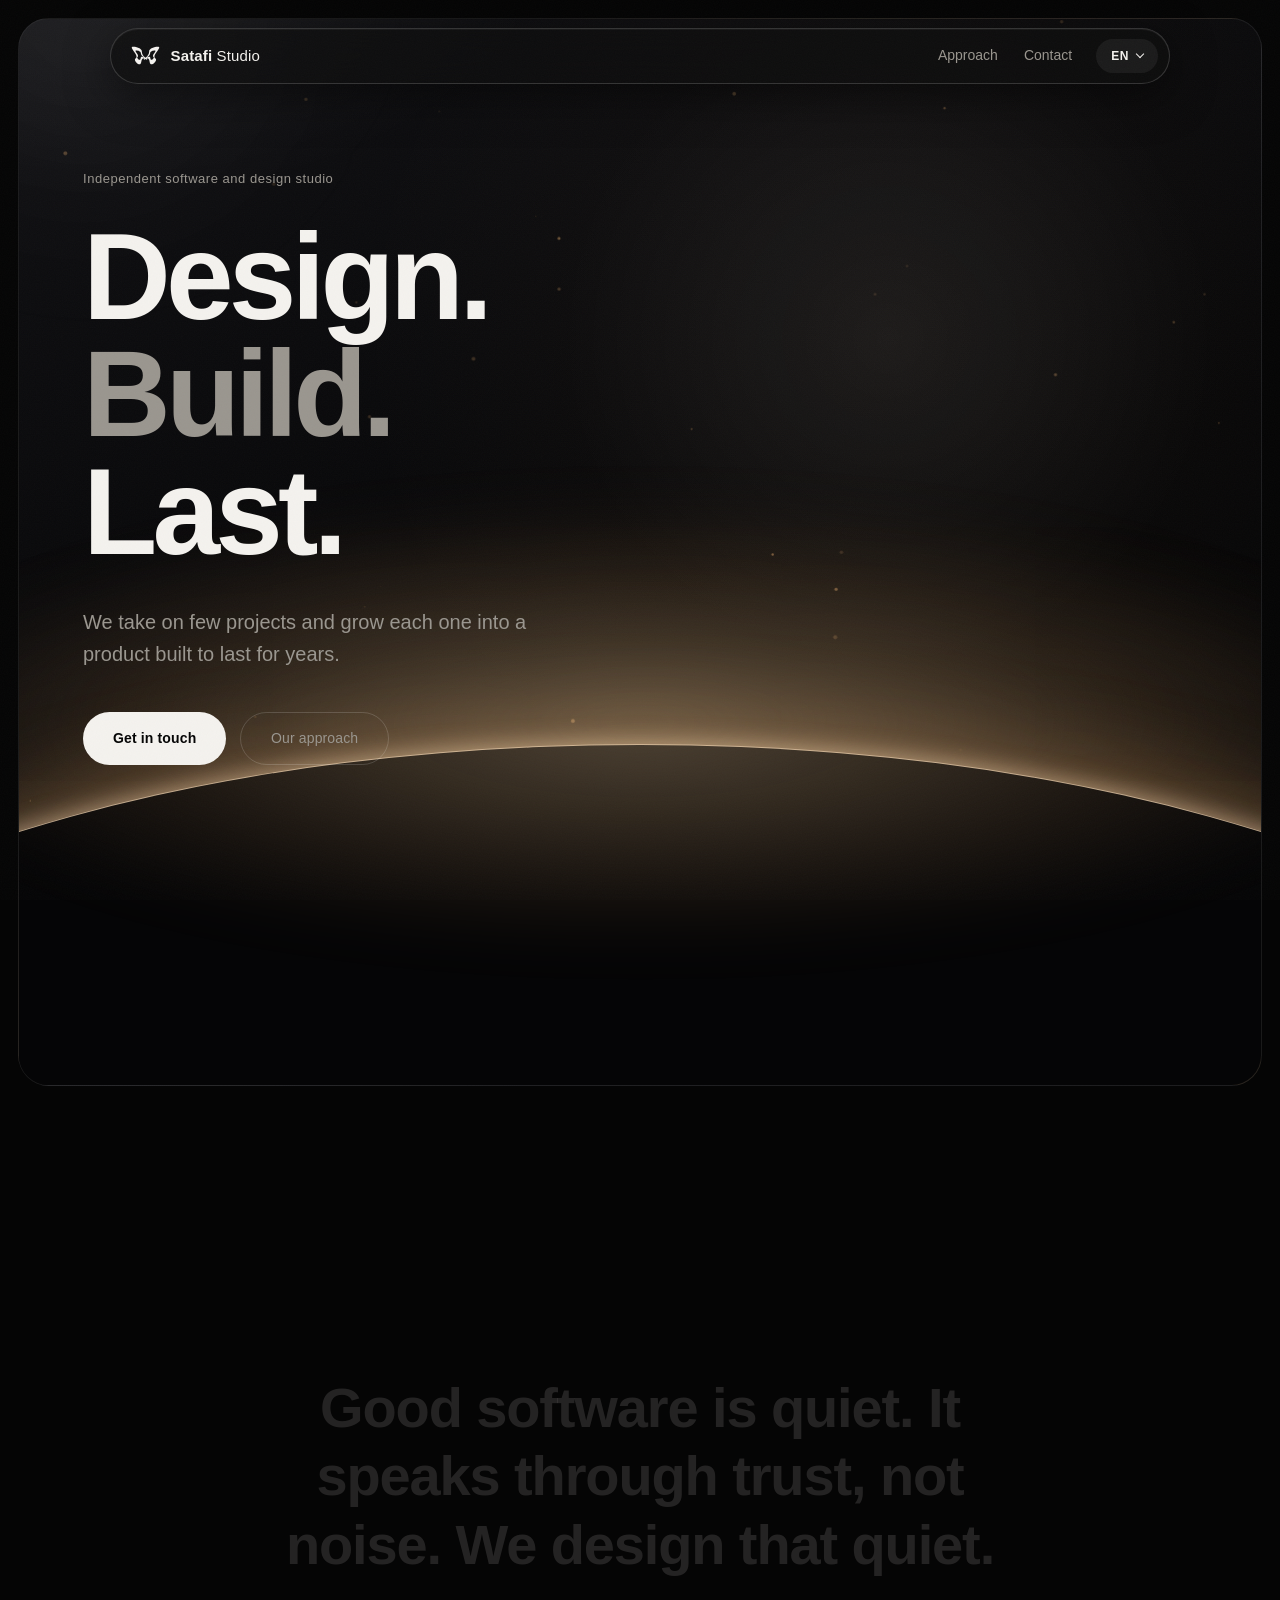
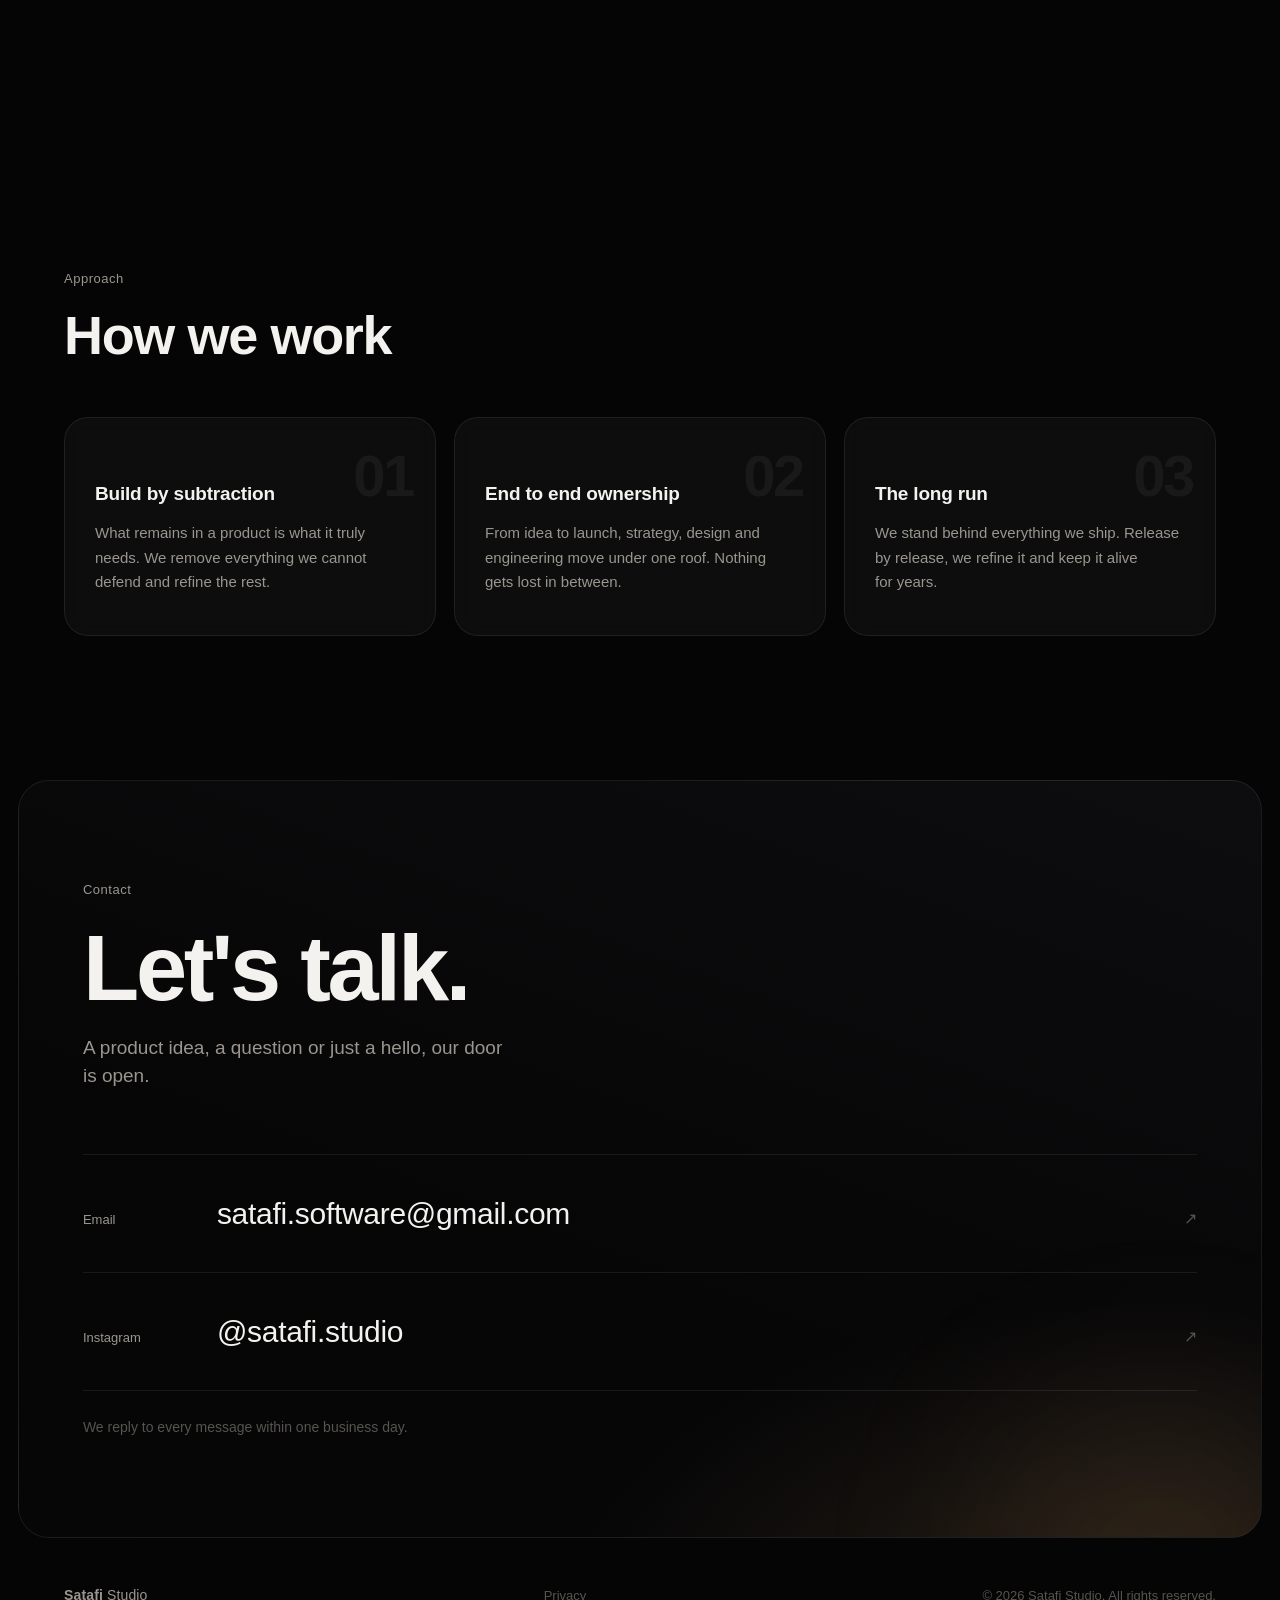
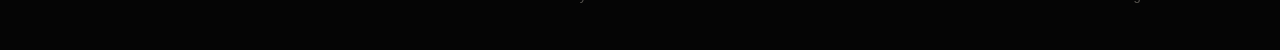
==== index.html @ 2358e6e6 "Gizlilik sayfası, otomatik dil, yapılandırılmış veri ve sayaç Üç dilli gizlilik politikası eklendi v" ====
<!DOCTYPE html>
<html lang="tr">
<head>
    <meta charset="UTF-8">
    <meta name="viewport" content="width=device-width, initial-scale=1.0">
    <title>Satafi Studio</title>
    <meta name="description" content="Bağımsız yazılım ve tasarım stüdyosu. Az sayıda iş, en yüksek özen.">
    <meta name="theme-color" content="#050505">
    <link rel="stylesheet" href="style.css?v=11">

    <link rel="icon" type="image/svg+xml" href="assets/satafi-icon.svg">
    <link rel="icon" type="image/png" sizes="512x512" href="assets/satafi-icon-512.png">
    <link rel="apple-touch-icon" href="assets/satafi-icon-512.png">

    <meta property="og:title" content="Satafi Studio">
    <meta property="og:description" content="Bağımsız yazılım ve tasarım stüdyosu. Az sayıda iş, en yüksek özen.">
    <meta property="og:image" content="https://satafistudio.com.tr/assets/social-preview.jpg">
    <meta property="og:url" content="https://satafistudio.com.tr/">
    <meta property="og:type" content="website">

    <meta name="twitter:card" content="summary_large_image">
    <meta name="twitter:title" content="Satafi Studio">
    <meta name="twitter:description" content="Bağımsız yazılım ve tasarım stüdyosu. Az sayıda iş, en yüksek özen.">
    <meta name="twitter:image" content="https://satafistudio.com.tr/assets/social-preview.jpg">

    <script type="application/ld+json">
    {
        "@context": "https://schema.org",
        "@type": "Organization",
        "name": "Satafi Studio",
        "url": "https://satafistudio.com.tr",
        "logo": "https://satafistudio.com.tr/assets/satafi-icon-512.png",
        "email": "satafi.software@gmail.com",
        "sameAs": ["https://instagram.com/satafi.studio"]
    }
    </script>
</head>
<body>

    <header class="topbar" data-navbar>
        <div class="topbar-inner">
            <a href="#ust" class="brand" aria-label="Satafi Studio">
                <img src="assets/satafi-icon-mark.svg" alt="" class="brand-logo">
                <span class="brand-text"><b>Satafi</b> Studio</span>
            </a>
            <nav class="top-links" aria-label="Ana menü">
                <a href="#yaklasim" data-i18n="nav.approach">Yaklaşım</a>
                <a href="#iletisim" data-i18n="nav.contact">İletişim</a>
            </nav>
            <div class="lang-menu" data-lang-menu>
                <button type="button" class="lang-current" data-lang-toggle aria-haspopup="true" aria-expanded="false" aria-label="Dil seçimi">
                    <span data-lang-current>TR</span>
                    <span class="lang-caret" aria-hidden="true"></span>
                </button>
                <div class="lang-options">
                    <button type="button" data-lang="tr" class="active">Türkçe</button>
                    <button type="button" data-lang="en">English</button>
                    <button type="button" data-lang="fr">Français</button>
                </div>
            </div>
        </div>
    </header>

    <main id="ust">

        <section class="hero">
            <div class="aurora aurora-warm"></div>
            <div class="aurora aurora-cool"></div>
            <canvas class="embers" data-embers aria-hidden="true"></canvas>
            <div class="hero-inner">
                <p class="eyebrow intro-step" data-i18n="hero.eyebrow">Bağımsız yazılım ve tasarım stüdyosu</p>
                <h1 class="staccato">
                    <span class="word" data-i18n="hero.w1">Tasarla.</span>
                    <span class="word dim" data-i18n="hero.w2">Yaz.</span>
                    <span class="word" data-i18n="hero.w3">Yaşat.</span>
                </h1>
                <p class="hero-lead intro-step" data-i18n="hero.lead">Az sayıda iş alır, her birini yıllarca yaşayacak bir ürün olarak büyütürüz.</p>
                <div class="hero-actions intro-step">
                    <a href="#iletisim" class="btn btn-solid" data-magnetic data-i18n="hero.cta1">İletişime geçin</a>
                    <a href="#yaklasim" class="btn btn-line" data-magnetic data-i18n="hero.cta2">Yaklaşımımız</a>
                </div>
            </div>
            <div class="hero-horizon" aria-hidden="true"></div>
        </section>

        <section class="manifesto" data-manifesto>
            <p class="manifesto-text" data-manifesto-text></p>
        </section>

        <section class="approach" id="yaklasim">
            <div class="section-head" data-reveal>
                <p class="eyebrow" data-i18n="approach.eyebrow">Yaklaşım</p>
                <h2 class="section-title" data-i18n="approach.title">Nasıl çalışıyoruz?</h2>
            </div>
            <div class="card-grid">
                <article class="glass-card" data-reveal data-tilt>
                    <span class="card-no" aria-hidden="true">01</span>
                    <h3 data-i18n="approach.c1t">Eksilterek inşa</h3>
                    <p data-i18n="approach.c1p">Bir üründe kalan son şey, gerekli olandır. Emin olamadığımız her ögeyi çıkarır, kalanı kusursuzlaştırırız.</p>
                </article>
                <article class="glass-card" data-reveal data-tilt style="--reveal-delay: 0.1s;">
                    <span class="card-no" aria-hidden="true">02</span>
                    <h3 data-i18n="approach.c2t">Uçtan uca sahiplik</h3>
                    <p data-i18n="approach.c2p">Fikirden yayına kadar strateji, tasarım ve yazılım tek çatı altında ilerler. Hiçbir şey arada kaybolmaz.</p>
                </article>
                <article class="glass-card" data-reveal data-tilt style="--reveal-delay: 0.2s;">
                    <span class="card-no" aria-hidden="true">03</span>
                    <h3 data-i18n="approach.c3t">Uzun soluk</h3>
                    <p data-i18n="approach.c3p">Yayınladığımız her ürünün arkasında dururuz. Sürüm sürüm inceltir, yıllarca yaşatırız.</p>
                </article>
            </div>
        </section>

        <section class="contact-frame" id="iletisim">
            <div class="aurora aurora-warm aurora-small"></div>
            <div class="contact-inner" data-reveal>
                <p class="eyebrow" data-i18n="contact.eyebrow">İletişim</p>
                <h2 class="contact-title" data-i18n="contact.title">Konuşalım.</h2>
                <p class="contact-lead" data-i18n="contact.lead">Aklınızda bir ürün, bir soru ya da yalnızca bir merhaba varsa kapımız açık.</p>
                <div class="contact-rows">
                    <a class="contact-row" href="mailto:satafi.software@gmail.com">
                        <span class="row-label" data-i18n="contact.email">E-posta</span>
                        <span class="row-value">satafi.software@gmail.com</span>
                        <span class="row-arrow" aria-hidden="true">↗</span>
                    </a>
                    <a class="contact-row" href="https://instagram.com/satafi.studio" target="_blank" rel="noopener">
                        <span class="row-label">Instagram</span>
                        <span class="row-value">@satafi.studio</span>
                        <span class="row-arrow" aria-hidden="true">↗</span>
                    </a>
                </div>
                <p class="contact-note" data-i18n="contact.note">Her iletiye en geç bir iş günü içinde dönüş yaparız.</p>
            </div>
        </section>

    </main>

    <footer class="footer">
        <span class="brand-text"><b>Satafi</b> Studio</span>
        <a href="gizlilik.html" class="footer-link" data-i18n="footer.privacy">Gizlilik</a>
        <span data-i18n="footer.rights">© 2026 Satafi Studio. Tüm hakları saklıdır.</span>
    </footer>

    <script data-goatcounter="https://satafi.goatcounter.com/count" async src="https://gc.zgo.at/count.js"></script>
    <script src="script.js?v=11"></script>
</body>
</html>
---- style.css ----
:root {
    --bg: #050505;
    --panel: rgba(255, 255, 255, 0.035);
    --line: rgba(255, 255, 255, 0.08);
    --line-strong: rgba(255, 255, 255, 0.16);
    --line-bright: rgba(255, 255, 255, 0.28);
    --text: #f4f2ee;
    --text-2: #9a968f;
    --text-3: #57544f;
    --accent: #e2a86b;
    --accent-soft: rgba(226, 168, 107, 0.14);
    --accent-faint: rgba(226, 168, 107, 0.07);
    --font-sans: "Helvetica Neue", Helvetica, "Inter", Arial, sans-serif;
    --page-max: 1280px;
    --gutter: clamp(20px, 5vw, 64px);
    --frame-gap: clamp(10px, 1.4vw, 18px);
    --radius: clamp(20px, 2.4vw, 32px);
    --ease: cubic-bezier(0.22, 1, 0.36, 1);
    color-scheme: dark;
}

*,
*::before,
*::after {
    margin: 0;
    padding: 0;
    box-sizing: border-box;
}

html {
    scroll-behavior: smooth;
    scroll-padding-top: 90px;
    -webkit-text-size-adjust: 100%;
}

body {
    font-family: var(--font-sans);
    color: var(--text);
    background-color: var(--bg);
    line-height: 1.5;
    -webkit-font-smoothing: antialiased;
    -moz-osx-font-smoothing: grayscale;
    text-rendering: optimizeLegibility;
    overflow-x: hidden;
    min-height: 100vh;
    display: flex;
    flex-direction: column;
    animation: pageIn 0.6s var(--ease);
}

@keyframes pageIn {
    from { opacity: 0; }
}

::selection {
    background: var(--text);
    color: var(--bg);
}

a {
    color: inherit;
    text-decoration: none;
}

img {
    max-width: 100%;
    display: block;
}

button {
    font-family: inherit;
    cursor: pointer;
}

body::before {
    content: "";
    position: fixed;
    inset: 0;
    z-index: 9999;
    pointer-events: none;
    opacity: 0.028;
    background-image: url("data:image/svg+xml,%3Csvg xmlns='http://www.w3.org/2000/svg' width='120' height='120'%3E%3Cfilter id='n'%3E%3CfeTurbulence type='fractalNoise' baseFrequency='0.85' numOctaves='3' stitchTiles='stitch'/%3E%3C/filter%3E%3Crect width='100%25' height='100%25' filter='url(%23n)'/%3E%3C/svg%3E");
}

h1,
h2,
h3 {
    text-wrap: balance;
}

p {
    text-wrap: pretty;
}

.eyebrow {
    font-size: 13px;
    letter-spacing: 0.04em;
    color: var(--text-2);
    font-weight: 500;
}

.dim {
    color: var(--text-2);
}

main,
.footer {
    transition: opacity 0.25s var(--ease), transform 0.25s var(--ease);
}

body.lang-switching main,
body.lang-switching .footer {
    opacity: 0;
    transform: translateY(8px);
}

.topbar {
    position: fixed;
    top: calc(var(--frame-gap) + 10px);
    left: 0;
    right: 0;
    z-index: 1000;
    padding-inline: calc(var(--frame-gap) + 12px);
    animation: topbarIn 0.9s var(--ease) 0.2s backwards;
}

@keyframes topbarIn {
    from { transform: translateY(-14px); opacity: 0; }
}

.topbar-inner {
    max-width: 1060px;
    margin-inline: auto;
    display: flex;
    align-items: center;
    justify-content: space-between;
    gap: 16px;
    padding: 10px 11px 10px 20px;
    border-radius: 100px;
    background: rgba(14, 14, 15, 0.72);
    border: 1px solid var(--line-strong);
    box-shadow: 0 12px 44px rgba(0, 0, 0, 0.5), inset 0 1px 0 rgba(255, 255, 255, 0.05);
    backdrop-filter: blur(22px) saturate(150%);
    -webkit-backdrop-filter: blur(22px) saturate(150%);
    transition: background 0.4s var(--ease), border-color 0.4s var(--ease), box-shadow 0.4s var(--ease);
}

.topbar.scrolled .topbar-inner {
    background: rgba(14, 14, 15, 0.9);
    border-color: rgba(255, 255, 255, 0.22);
    box-shadow: 0 16px 54px rgba(0, 0, 0, 0.6), inset 0 1px 0 rgba(255, 255, 255, 0.06);
}

.brand {
    display: flex;
    align-items: center;
    gap: 11px;
}

.brand-logo {
    height: 19px;
    width: auto;
    transition: transform 0.5s var(--ease);
}

.brand:hover .brand-logo {
    transform: rotate(-10deg) scale(1.06);
}

.brand-text {
    font-size: 15px;
    letter-spacing: 0.01em;
    font-weight: 400;
    white-space: nowrap;
}

.brand-text b {
    font-weight: 700;
}

.top-links {
    display: flex;
    gap: 26px;
    margin-left: auto;
    margin-right: 8px;
}

.top-links a {
    position: relative;
    font-size: 14px;
    color: var(--text-2);
    padding: 4px 0;
    transition: color 0.3s var(--ease);
}

.top-links a::after {
    content: "";
    position: absolute;
    left: 0;
    bottom: 0;
    width: 100%;
    height: 1px;
    background: currentColor;
    transform: scaleX(0);
    transform-origin: right;
    transition: transform 0.4s var(--ease);
}

.top-links a:hover {
    color: var(--text);
}

.top-links a:hover::after {
    transform: scaleX(1);
    transform-origin: left;
}

.lang-menu {
    position: relative;
}

.lang-current {
    display: flex;
    align-items: center;
    gap: 8px;
    border: none;
    background: rgba(255, 255, 255, 0.06);
    color: var(--text);
    font-size: 12px;
    font-weight: 600;
    letter-spacing: 0.05em;
    padding: 10px 15px;
    border-radius: 100px;
    transition: background 0.3s var(--ease);
}

.lang-current:hover {
    background: rgba(255, 255, 255, 0.1);
}

.lang-caret {
    width: 6px;
    height: 6px;
    border-right: 1.5px solid currentColor;
    border-bottom: 1.5px solid currentColor;
    transform: rotate(45deg);
    margin-top: -3px;
    transition: transform 0.35s var(--ease);
}

.lang-menu.open .lang-caret {
    transform: rotate(225deg);
    margin-top: 3px;
}

.lang-options {
    position: absolute;
    top: calc(100% + 12px);
    right: 0;
    min-width: 150px;
    padding: 6px;
    border-radius: 16px;
    background: rgba(10, 10, 10, 0.85);
    border: 1px solid var(--line);
    backdrop-filter: blur(20px);
    -webkit-backdrop-filter: blur(20px);
    opacity: 0;
    visibility: hidden;
    transform: translateY(-6px) scale(0.97);
    transform-origin: top right;
    transition: opacity 0.3s var(--ease), transform 0.3s var(--ease), visibility 0.3s var(--ease);
}

.lang-menu.open .lang-options {
    opacity: 1;
    visibility: visible;
    transform: translateY(0) scale(1);
}

.lang-options button {
    display: flex;
    align-items: center;
    justify-content: space-between;
    width: 100%;
    border: none;
    background: transparent;
    color: var(--text-2);
    font-size: 13px;
    text-align: left;
    padding: 10px 12px;
    border-radius: 11px;
    transition: background 0.25s var(--ease), color 0.25s var(--ease);
}

.lang-options button:hover {
    background: rgba(255, 255, 255, 0.07);
    color: var(--text);
}

.lang-options button.active {
    color: var(--text);
}

.lang-options button.active::after {
    content: "";
    width: 5px;
    height: 5px;
    border-radius: 50%;
    background: var(--accent);
}

@property --ang {
    syntax: "<angle>";
    inherits: false;
    initial-value: 0deg;
}

.hero {
    position: relative;
    margin: var(--frame-gap);
    animation: frameIn 1.1s var(--ease) both;
    min-height: calc(100svh - var(--frame-gap) * 2);
    border-radius: var(--radius);
    border: 1px solid var(--line);
    overflow: hidden;
    display: flex;
    align-items: center;
    padding: 150px var(--gutter) clamp(180px, 26vw, 320px);
    background:
        radial-gradient(1000px 640px at 85% 112%, var(--accent-soft), transparent 62%),
        radial-gradient(760px 520px at 8% -12%, rgba(255, 255, 255, 0.06), transparent 60%),
        linear-gradient(158deg, #101013, #060607 56%);
    isolation: isolate;
}

@keyframes frameIn {
    from { opacity: 0; transform: translateY(12px) scale(0.99); }
}

.hero::after {
    content: "";
    position: absolute;
    inset: 0;
    background:
        radial-gradient(600px circle at var(--mx, 70%) var(--my, 30%), rgba(255, 255, 255, 0.055), transparent 55%),
        radial-gradient(900px circle at var(--mx, 70%) var(--my, 30%), rgba(226, 168, 107, 0.04), transparent 60%);
    pointer-events: none;
}

.embers {
    position: absolute;
    inset: 0;
    z-index: 0;
    width: 100%;
    height: 100%;
    pointer-events: none;
}

.aurora {
    position: absolute;
    border-radius: 50%;
    filter: blur(80px);
    pointer-events: none;
}

.aurora-warm {
    width: 52vmax;
    height: 52vmax;
    right: -16vmax;
    bottom: -30vmax;
    background: radial-gradient(circle, var(--accent-soft), transparent 65%);
    animation: warmDrift 16s ease-in-out infinite alternate;
}

.aurora-cool {
    width: 46vmax;
    height: 46vmax;
    left: -18vmax;
    top: -24vmax;
    background: radial-gradient(circle, rgba(255, 255, 255, 0.05), transparent 65%);
    animation: coolDrift 21s ease-in-out infinite alternate;
}

.aurora-small {
    width: 40vmax;
    height: 40vmax;
    right: -12vmax;
    bottom: -22vmax;
}

@keyframes warmDrift {
    from { transform: translate(0, 0) scale(1); }
    to { transform: translate(-6vmax, -5vmax) scale(1.12); }
}

@keyframes coolDrift {
    from { transform: translate(0, 0) scale(1); }
    to { transform: translate(5vmax, 4vmax) scale(1.08); }
}

.hero-inner {
    position: relative;
    z-index: 2;
    width: 100%;
    max-width: var(--page-max);
    margin-inline: auto;
}

.intro-step {
    opacity: 0;
    transform: translateY(22px);
    animation: introUp 1s var(--ease) forwards;
}

.hero-inner .eyebrow {
    display: block;
    margin-bottom: 30px;
    animation-delay: 0.15s;
}

@keyframes introUp {
    to { opacity: 1; transform: translateY(0); }
}

.staccato {
    display: flex;
    flex-direction: column;
    font-size: clamp(52px, 9.5vw, 148px);
    font-weight: 700;
    letter-spacing: -0.04em;
    line-height: 0.97;
    margin-bottom: 34px;
}

.staccato .word {
    opacity: 0;
    transform: translateY(0.32em) scale(0.97);
    filter: blur(14px);
    animation: wordPunch 0.9s var(--ease) forwards;
}

.staccato .word:nth-child(1) { animation-delay: 0.25s; }
.staccato .word:nth-child(2) { animation-delay: 0.42s; }
.staccato .word:nth-child(3) { animation-delay: 0.59s; }

@keyframes wordPunch {
    to { opacity: 1; transform: translateY(0) scale(1); filter: blur(0); }
}

.hero-lead {
    font-size: clamp(16px, 1.9vw, 20px);
    color: var(--text-2);
    max-width: 46ch;
    line-height: 1.6;
    margin-bottom: 42px;
    animation-delay: 0.8s;
}

.hero-actions {
    display: flex;
    flex-wrap: wrap;
    gap: 14px;
    animation-delay: 0.95s;
}

.btn {
    display: inline-flex;
    align-items: center;
    padding: 15px 30px;
    border-radius: 100px;
    font-size: 14px;
    font-weight: 600;
    letter-spacing: 0.01em;
    transition: background 0.3s var(--ease), color 0.3s var(--ease), border-color 0.3s var(--ease), box-shadow 0.3s var(--ease), transform 0.25s var(--ease);
    will-change: transform;
}

.btn-solid {
    background: var(--text);
    color: var(--bg);
}

.btn-solid:hover {
    background: #ffffff;
    box-shadow: 0 8px 40px rgba(226, 168, 107, 0.18);
}

.btn-line {
    border: 1px solid var(--line-strong);
    color: var(--text-2);
    font-weight: 500;
}

.btn-line:hover {
    color: var(--text);
    border-color: var(--line-bright);
}

.hero-horizon {
    position: absolute;
    z-index: 1;
    left: 50%;
    bottom: 0;
    width: min(160vw, 2100px);
    aspect-ratio: 2.4 / 1;
    border-radius: 50%;
    pointer-events: none;
    background: #050506;
    border-top: 1px solid rgba(255, 226, 190, 0.75);
    box-shadow:
        0 -2px 22px rgba(255, 226, 190, 0.5),
        0 -14px 90px rgba(226, 168, 107, 0.38),
        0 -60px 220px rgba(226, 168, 107, 0.16);
    transform: translateX(-50%) translateY(calc(60% + var(--par, 0px)));
    animation: horizonRise 1.8s var(--ease) 0.5s backwards;
}

@keyframes horizonRise {
    from { transform: translateX(-50%) translateY(calc(82% + var(--par, 0px))); opacity: 0; }
}

.hero-horizon::after {
    content: "";
    position: absolute;
    left: 50%;
    top: 0;
    width: 74%;
    height: 52%;
    transform: translate(-50%, -55%);
    background: radial-gradient(ellipse at center, rgba(255, 214, 160, 0.30), rgba(226, 168, 107, 0.10) 48%, transparent 72%);
    filter: blur(28px);
    animation: bloomBreath 6s ease-in-out infinite alternate;
}

@keyframes bloomBreath {
    from { opacity: 0.6; }
    to { opacity: 1; }
}

.manifesto {
    padding: clamp(160px, 30vh, 320px) var(--gutter);
    max-width: 980px;
    margin-inline: auto;
    text-align: center;
}

.manifesto-text {
    font-size: clamp(26px, 4.4vw, 56px);
    font-weight: 600;
    letter-spacing: -0.02em;
    line-height: 1.22;
    text-wrap: balance;
}

.manifesto-text span {
    color: rgba(244, 242, 238, 0.13);
    transition: color 0.45s var(--ease);
}

.manifesto-text span.lit {
    color: var(--text);
}

.manifesto-text span.edge {
    color: var(--accent);
    text-shadow: 0 0 26px rgba(226, 168, 107, 0.45);
}

.approach {
    max-width: var(--page-max);
    margin-inline: auto;
    padding: 20px var(--gutter) clamp(110px, 16vh, 170px);
}

.section-head {
    margin-bottom: clamp(36px, 6vh, 60px);
}

.section-head .eyebrow {
    display: block;
    margin-bottom: 18px;
}

.section-title {
    font-size: clamp(30px, 4.5vw, 54px);
    font-weight: 600;
    letter-spacing: -0.025em;
    line-height: 1.05;
}

.card-grid {
    display: grid;
    grid-template-columns: repeat(3, 1fr);
    gap: 18px;
}

.glass-card {
    position: relative;
    isolation: isolate;
    overflow: hidden;
    border-radius: 24px;
    border: 1px solid var(--line);
    background: var(--panel);
    backdrop-filter: blur(10px);
    -webkit-backdrop-filter: blur(10px);
    padding: 36px 30px 40px;
    transition: transform 0.35s var(--ease), border-color 0.4s var(--ease), background 0.4s var(--ease);
}

.glass-card::before {
    content: "";
    position: absolute;
    inset: -1px;
    border-radius: inherit;
    padding: 1px;
    background: conic-gradient(from var(--ang), transparent 0%, rgba(226, 168, 107, 0.55) 10%, transparent 24%);
    -webkit-mask: linear-gradient(#000 0 0) content-box, linear-gradient(#000 0 0);
    -webkit-mask-composite: xor;
    mask: linear-gradient(#000 0 0) content-box, linear-gradient(#000 0 0);
    mask-composite: exclude;
    opacity: 0;
    transition: opacity 0.4s var(--ease);
    pointer-events: none;
}

.glass-card:hover::before {
    opacity: 1;
    animation: borderSpin 3.2s linear infinite;
}

@keyframes borderSpin {
    to { --ang: 360deg; }
}

.glass-card::after {
    content: "";
    position: absolute;
    inset: 0;
    z-index: -1;
    background: radial-gradient(300px circle at var(--px, 50%) var(--py, 0%), var(--accent-faint), transparent 65%);
    opacity: 0;
    transition: opacity 0.45s var(--ease);
}

.glass-card:hover {
    border-color: var(--line-strong);
    background: rgba(255, 255, 255, 0.05);
}

.glass-card:hover::after {
    opacity: 1;
}

.card-no {
    position: absolute;
    top: 14px;
    right: 22px;
    font-size: 58px;
    font-weight: 800;
    letter-spacing: -0.04em;
    color: rgba(255, 255, 255, 0.05);
    font-variant-numeric: tabular-nums;
}

.glass-card h3 {
    font-size: 19px;
    font-weight: 600;
    letter-spacing: -0.01em;
    margin-bottom: 12px;
    margin-top: 26px;
}

.glass-card p {
    font-size: 15px;
    color: var(--text-2);
    line-height: 1.65;
}

.contact-frame {
    position: relative;
    isolation: isolate;
    overflow: hidden;
    margin: 0 var(--frame-gap) var(--frame-gap);
    border-radius: var(--radius);
    border: 1px solid var(--line);
    padding: clamp(70px, 11vh, 130px) var(--gutter);
    background:
        radial-gradient(900px 560px at 88% 115%, var(--accent-soft), transparent 62%),
        linear-gradient(200deg, #0d0d0f, #060607 60%);
}

.contact-inner {
    max-width: var(--page-max);
    margin-inline: auto;
}

.contact-inner .eyebrow {
    display: block;
    margin-bottom: 22px;
}

.contact-title {
    font-size: clamp(42px, 7.5vw, 92px);
    font-weight: 700;
    letter-spacing: -0.035em;
    line-height: 1;
    margin-bottom: 20px;
}

.contact-lead {
    font-size: clamp(16px, 2vw, 19px);
    color: var(--text-2);
    max-width: 44ch;
    margin-bottom: clamp(44px, 7vh, 70px);
}

.contact-rows {
    border-top: 1px solid var(--line);
}

.contact-row {
    display: flex;
    align-items: baseline;
    gap: clamp(18px, 4vw, 48px);
    padding: clamp(24px, 4vh, 36px) 0;
    border-bottom: 1px solid var(--line);
    transition: padding-left 0.4s var(--ease);
}

.contact-row:hover {
    padding-left: 14px;
}

.row-label {
    font-size: 13px;
    color: var(--text-2);
    flex-shrink: 0;
    min-width: 86px;
}

.row-value {
    font-size: clamp(19px, 3vw, 30px);
    font-weight: 500;
    letter-spacing: -0.01em;
    overflow-wrap: anywhere;
    min-width: 0;
    transition: color 0.3s var(--ease);
}

.row-arrow {
    margin-left: auto;
    color: var(--text-3);
    transition: transform 0.4s var(--ease), color 0.3s var(--ease);
    animation: arrowBob 3s ease-in-out infinite;
}

@keyframes arrowBob {
    0%, 100% { translate: 0 0; }
    50% { translate: 2px -3px; }
}

.contact-row:hover .row-value {
    color: var(--text);
}

.contact-row:hover .row-arrow {
    transform: translate(4px, -4px);
    color: var(--accent);
}

.contact-note {
    margin-top: 26px;
    font-size: 14px;
    color: var(--text-3);
}

.footer {
    max-width: var(--page-max);
    margin-inline: auto;
    width: 100%;
    display: flex;
    flex-wrap: wrap;
    align-items: center;
    justify-content: space-between;
    gap: 12px 28px;
    padding: 30px var(--gutter) 44px;
    font-size: 13px;
    color: var(--text-3);
}

.footer .brand-text {
    font-size: 14px;
    color: var(--text-2);
}

[data-lang-block] {
    display: none;
}

html[lang="tr"] [data-lang-block="tr"],
html[lang="en"] [data-lang-block="en"],
html[lang="fr"] [data-lang-block="fr"] {
    display: block;
}

.legal-page {
    padding-top: calc(68px + var(--frame-gap) * 2 + 16px);
    flex: 1;
}

.legal-frame {
    margin: 0 var(--frame-gap) var(--frame-gap);
    border-radius: var(--radius);
    border: 1px solid var(--line);
    background: linear-gradient(200deg, #0b0b0d, #060607 60%);
    padding: clamp(56px, 9vh, 96px) var(--gutter);
}

.legal {
    max-width: 780px;
    margin-inline: auto;
    animation: pageIn 0.7s var(--ease);
}

.legal h1 {
    font-size: clamp(32px, 5vw, 52px);
    font-weight: 700;
    letter-spacing: -0.03em;
    margin-bottom: 10px;
}

.legal .updated {
    font-size: 14px;
    color: var(--text-3);
    margin-bottom: 44px;
}

.legal h2 {
    font-size: 19px;
    font-weight: 600;
    letter-spacing: -0.01em;
    margin: 38px 0 12px;
}

.legal p,
.legal li {
    font-size: 15px;
    color: var(--text-2);
    line-height: 1.75;
}

.legal p {
    margin-bottom: 10px;
}

.legal ul {
    padding-left: 20px;
    margin-bottom: 10px;
}

.legal li {
    margin-bottom: 8px;
}

.legal a {
    color: var(--text);
    text-decoration: underline;
    text-underline-offset: 3px;
    text-decoration-color: var(--line-bright);
    transition: text-decoration-color 0.3s var(--ease);
}

.legal a:hover {
    text-decoration-color: var(--accent);
}

.footer-link {
    color: var(--text-3);
    transition: color 0.3s var(--ease);
}

.footer-link:hover {
    color: var(--text);
}

[data-reveal] {
    opacity: 0;
    transform: translateY(28px);
    filter: blur(7px);
    transition: opacity 0.9s var(--ease), transform 0.9s var(--ease), filter 0.9s var(--ease);
    transition-delay: var(--reveal-delay, 0s);
}

[data-reveal].in-view {
    opacity: 1;
    transform: translateY(0);
    filter: blur(0);
}

.scroll-progress {
    position: fixed;
    top: 0;
    left: 0;
    width: 100%;
    height: 2px;
    background: linear-gradient(to right, var(--text), var(--accent));
    transform: scaleX(0);
    transform-origin: left;
    z-index: 1200;
    pointer-events: none;
}

@media (max-width: 900px) {
    .card-grid {
        grid-template-columns: 1fr;
    }
}

@media (max-width: 760px) {
    .top-links {
        display: none;
    }

    .hero {
        padding-top: 130px;
        padding-bottom: clamp(150px, 34vw, 220px);
        align-items: flex-start;
    }

    .hero-inner {
        padding-top: 6vh;
    }

    .staccato {
        font-size: clamp(56px, 16vw, 92px);
    }

    .contact-row {
        flex-wrap: wrap;
        gap: 8px 18px;
    }

    .row-label {
        width: 100%;
    }

    .footer {
        flex-direction: column;
        align-items: flex-start;
        gap: 10px;
    }
}

@media (max-height: 620px) {
    .hero {
        min-height: 0;
        padding-top: 130px;
    }
}

@media (prefers-reduced-motion: reduce) {
    *,
    *::before,
    *::after {
        animation-duration: 0.01ms !important;
        animation-delay: 0s !important;
        animation-iteration-count: 1 !important;
        transition-duration: 0.01ms !important;
        transition-delay: 0s !important;
        scroll-behavior: auto !important;
    }

    [data-reveal],
    .intro-step,
    .staccato .word {
        opacity: 1 !important;
        transform: none !important;
        filter: none !important;
    }
}
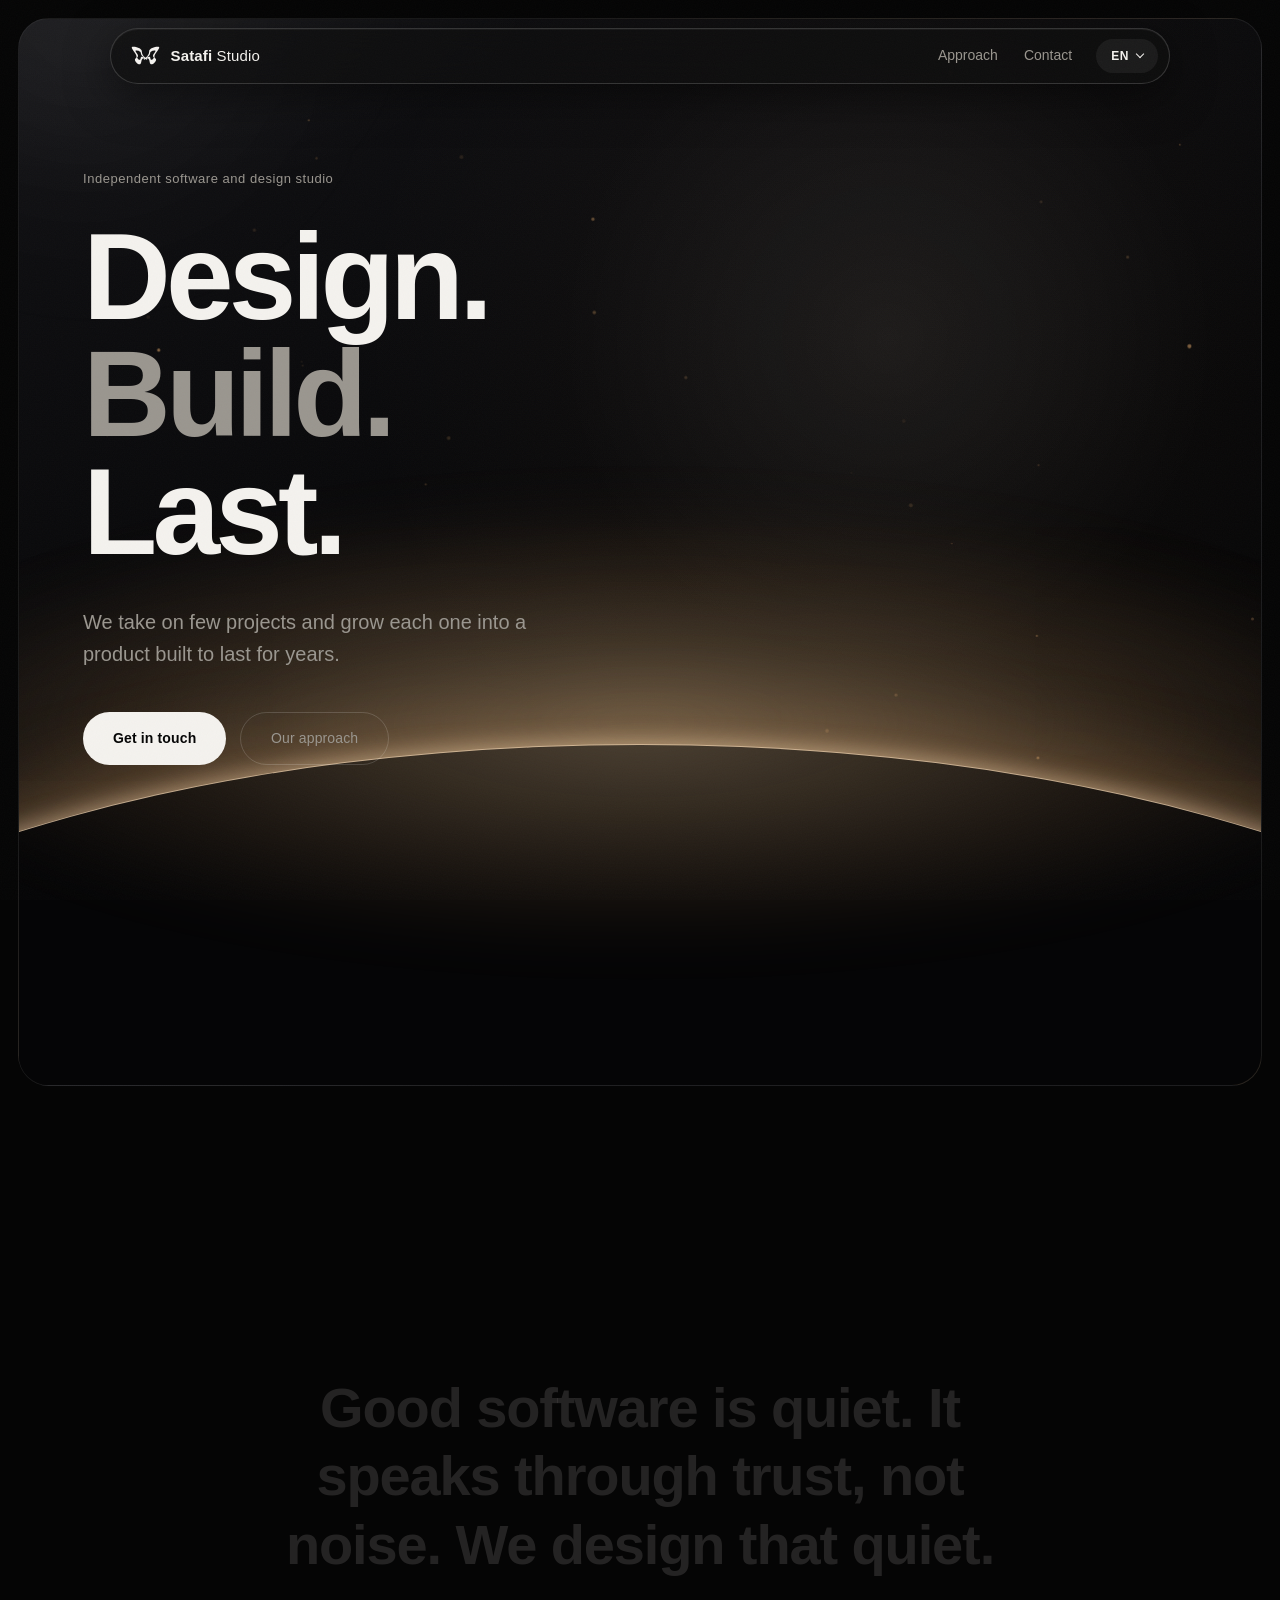
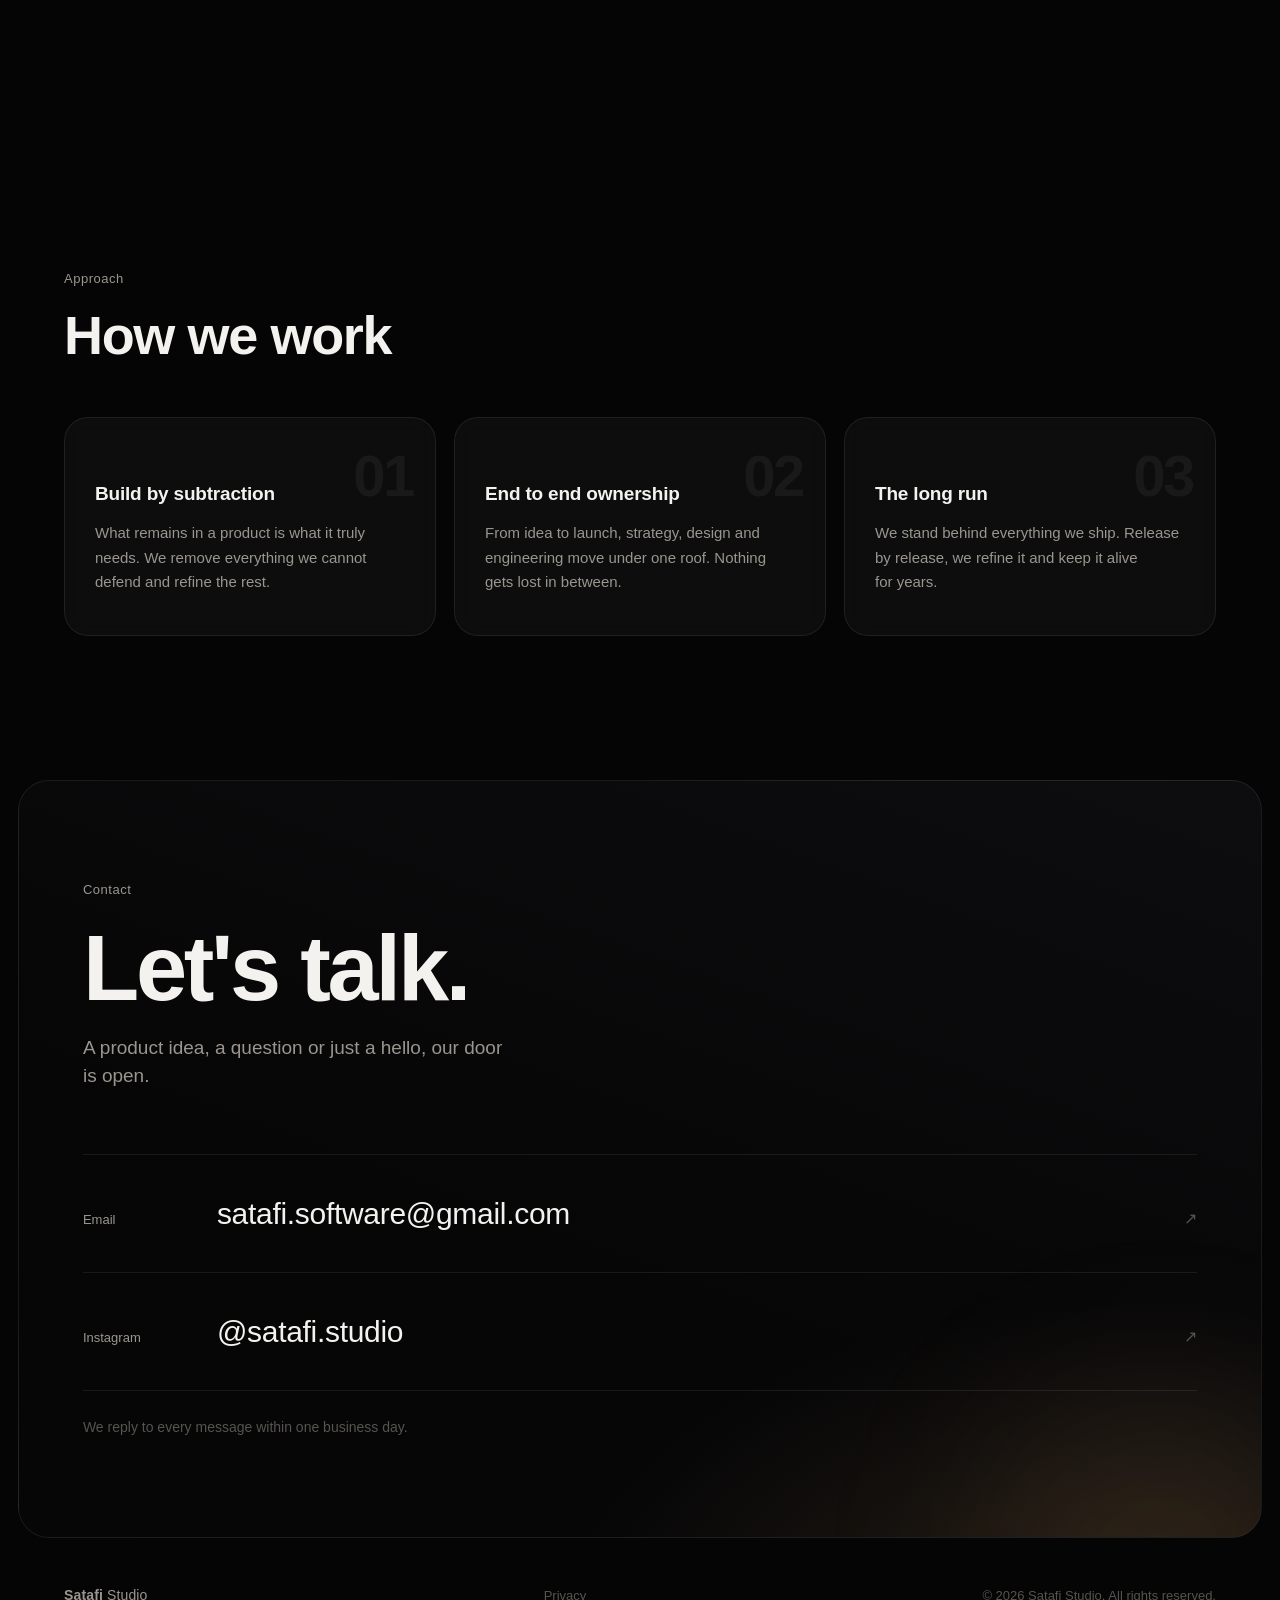
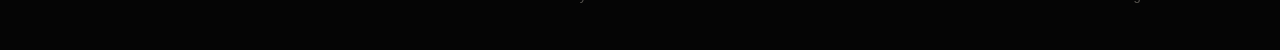
==== commit b414b546: "Search Console doğrulama etiketi eklendi Co-Authored-By: Claude Fable 5 <noreply@anthropic.com>" ====
--- a/index.html
+++ b/index.html
@@ -6,6 +6,7 @@
     <title>Satafi Studio</title>
     <meta name="description" content="Bağımsız yazılım ve tasarım stüdyosu. Az sayıda iş, en yüksek özen.">
     <meta name="theme-color" content="#050505">
+    <meta name="google-site-verification" content="sG7kLxDNFCGQWcGE8m8eazRZnTvGlxe7AIGOr9QVH6I">
     <link rel="stylesheet" href="style.css?v=11">
 
     <link rel="icon" type="image/svg+xml" href="assets/satafi-icon.svg">
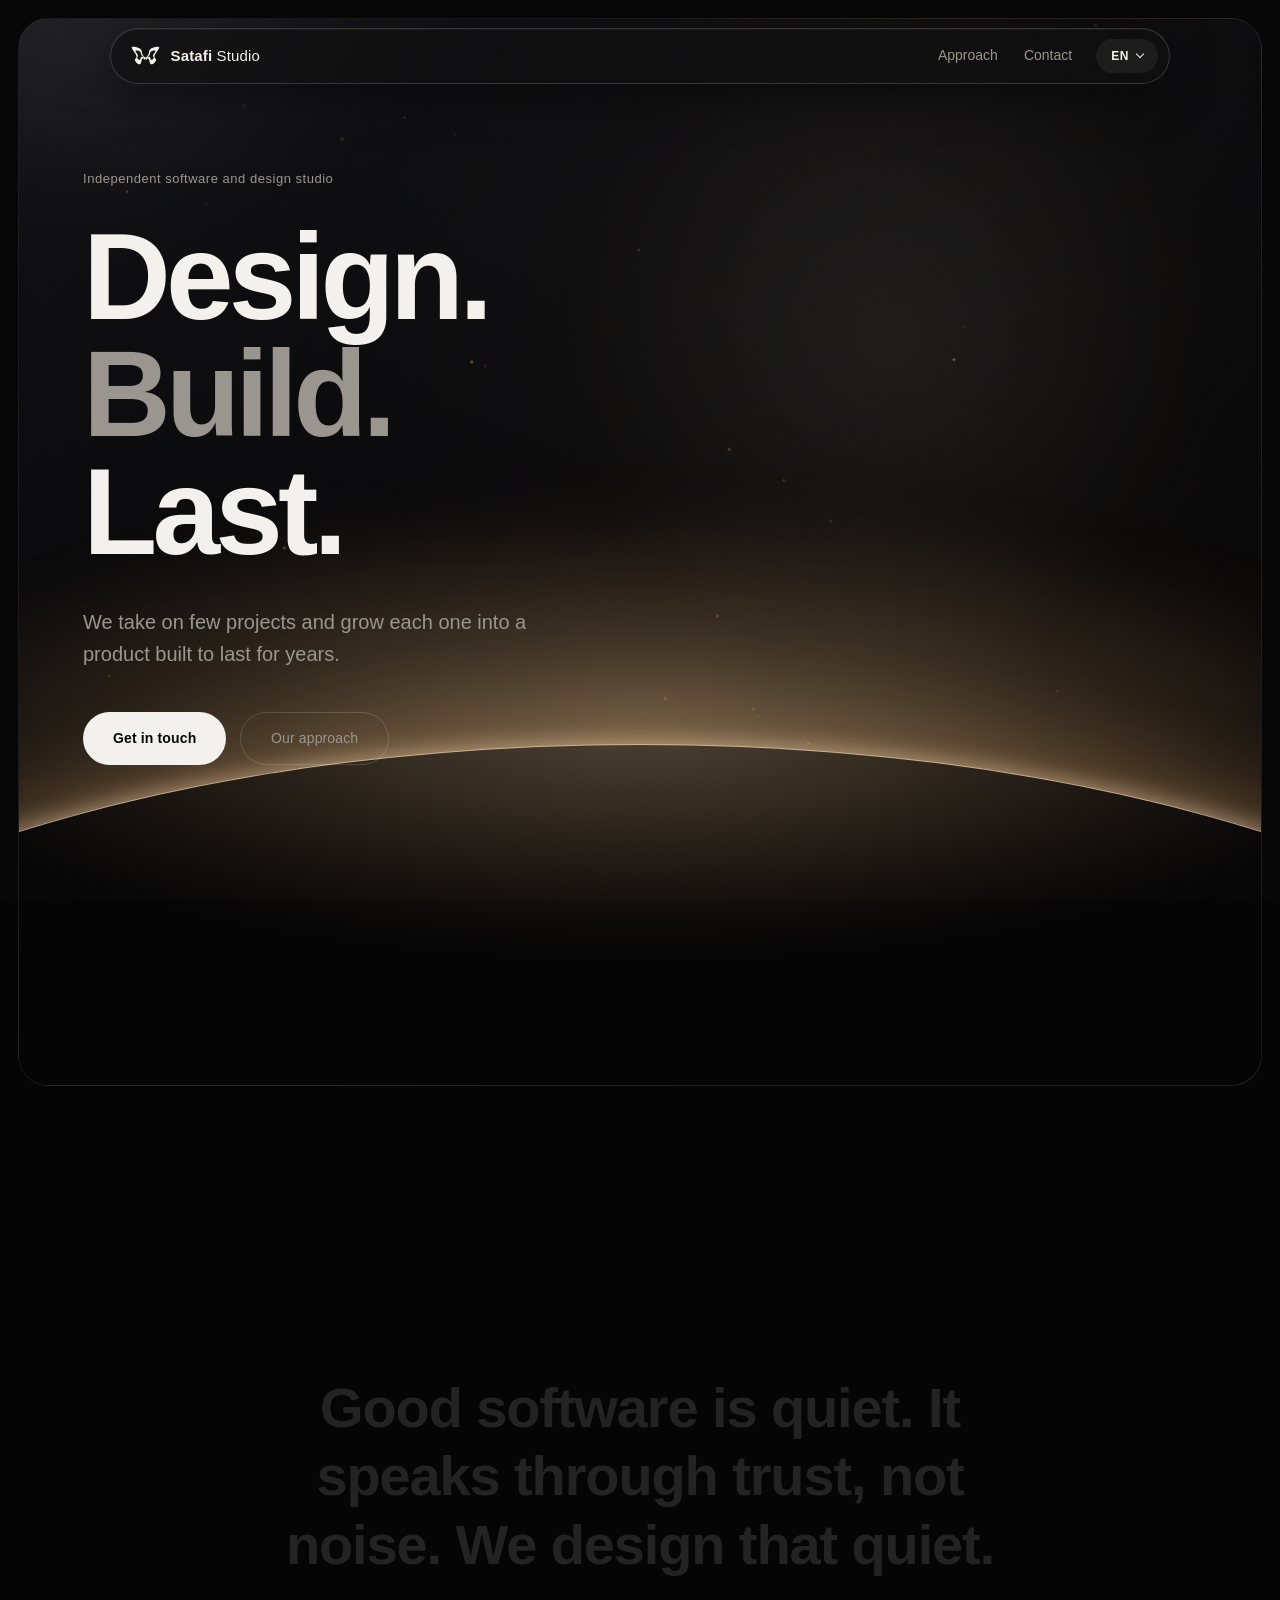
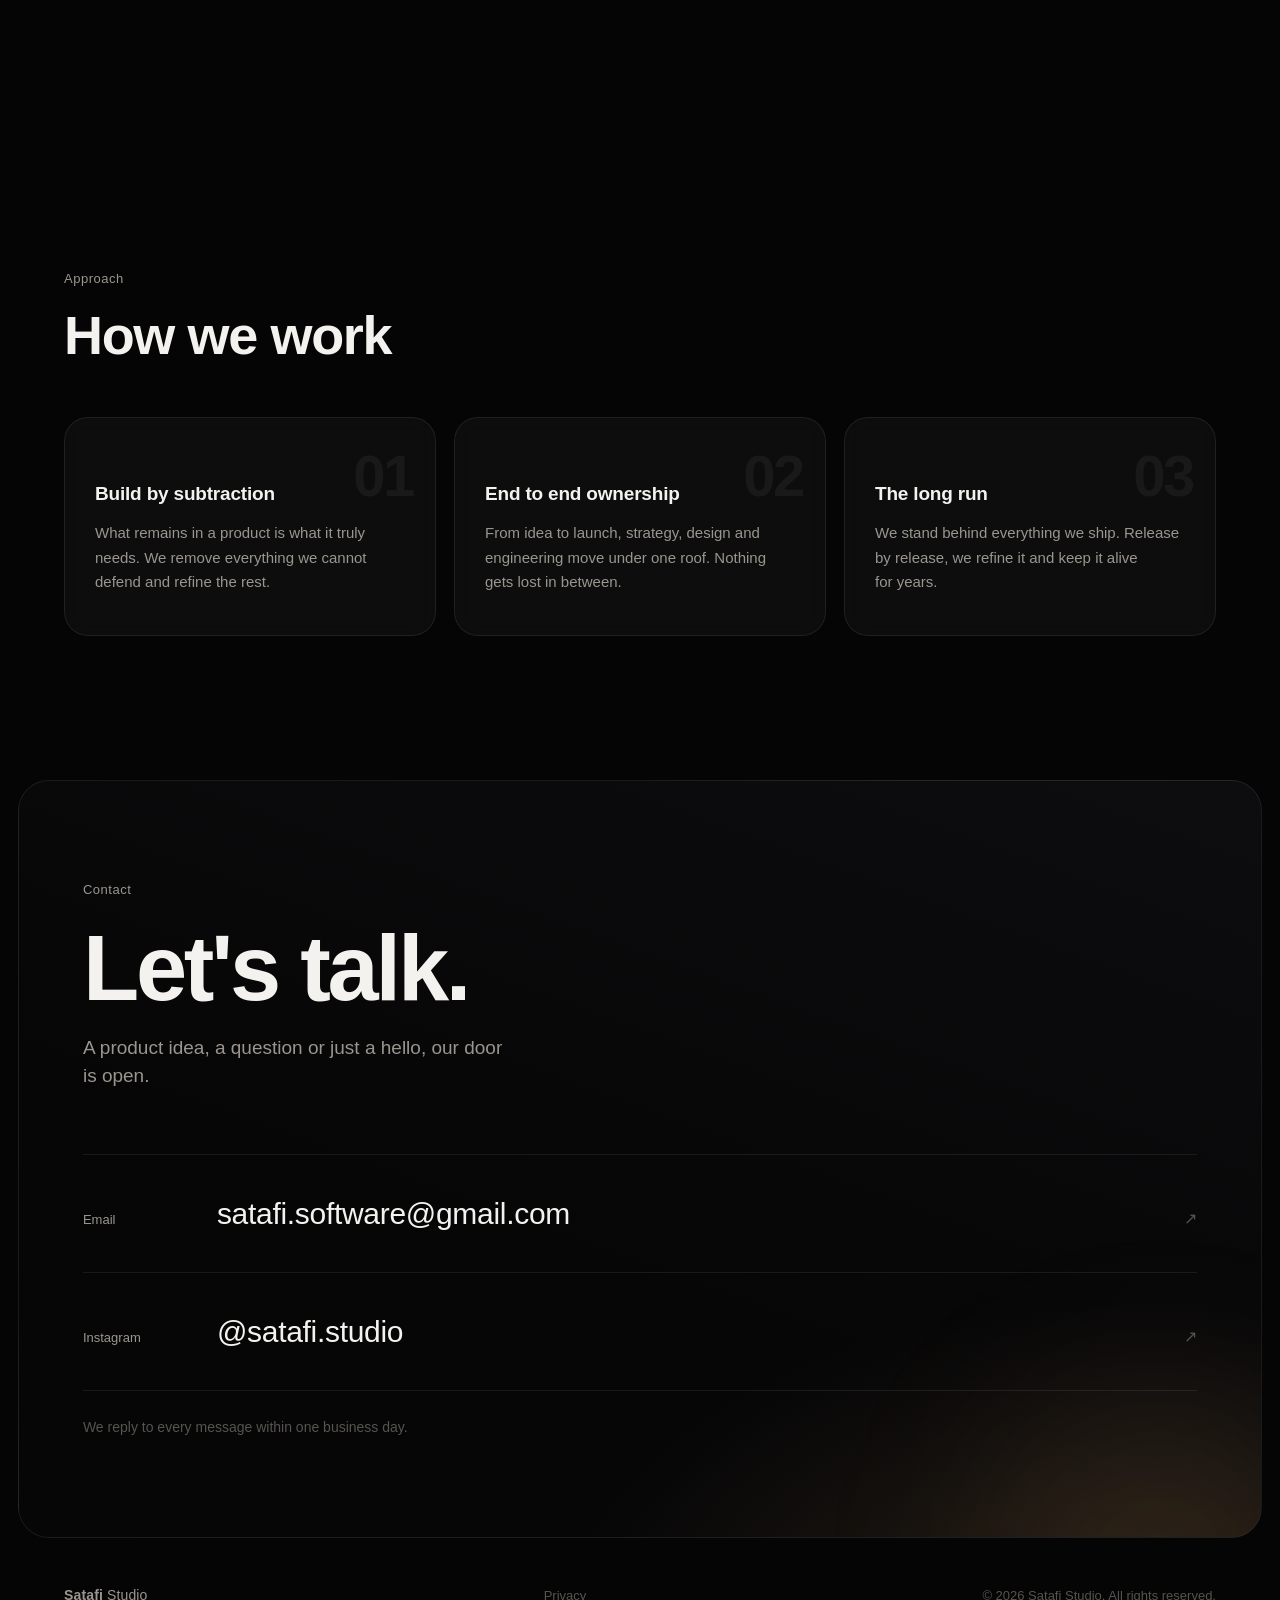
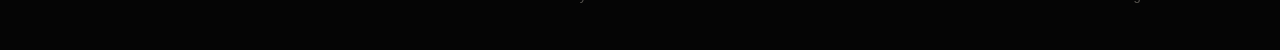
==== commit 4f7fde4c: "Favicon adreslerine sürüm parametresi eklendi Tarayıcıların eski ikon önbelleğini kırmak için.  Co-A" ====
--- a/index.html
+++ b/index.html
@@ -9,9 +9,9 @@
     <meta name="google-site-verification" content="sG7kLxDNFCGQWcGE8m8eazRZnTvGlxe7AIGOr9QVH6I">
     <link rel="stylesheet" href="style.css?v=11">
 
-    <link rel="icon" type="image/svg+xml" href="assets/satafi-icon.svg">
-    <link rel="icon" type="image/png" sizes="512x512" href="assets/satafi-icon-512.png">
-    <link rel="apple-touch-icon" href="assets/satafi-icon-512.png">
+    <link rel="icon" type="image/svg+xml" href="assets/satafi-icon.svg?v=2">
+    <link rel="icon" type="image/png" sizes="512x512" href="assets/satafi-icon-512.png?v=2">
+    <link rel="apple-touch-icon" href="assets/satafi-icon-512.png?v=2">
 
     <meta property="og:title" content="Satafi Studio">
     <meta property="og:description" content="Bağımsız yazılım ve tasarım stüdyosu. Az sayıda iş, en yüksek özen.">
@@ -30,7 +30,7 @@
         "@type": "Organization",
         "name": "Satafi Studio",
         "url": "https://satafistudio.com.tr",
-        "logo": "https://satafistudio.com.tr/assets/satafi-icon-512.png",
+        "logo": "https://satafistudio.com.tr/assets/satafi-icon-512.png?v=2",
         "email": "satafi.software@gmail.com",
         "sameAs": ["https://instagram.com/satafi.studio"]
     }
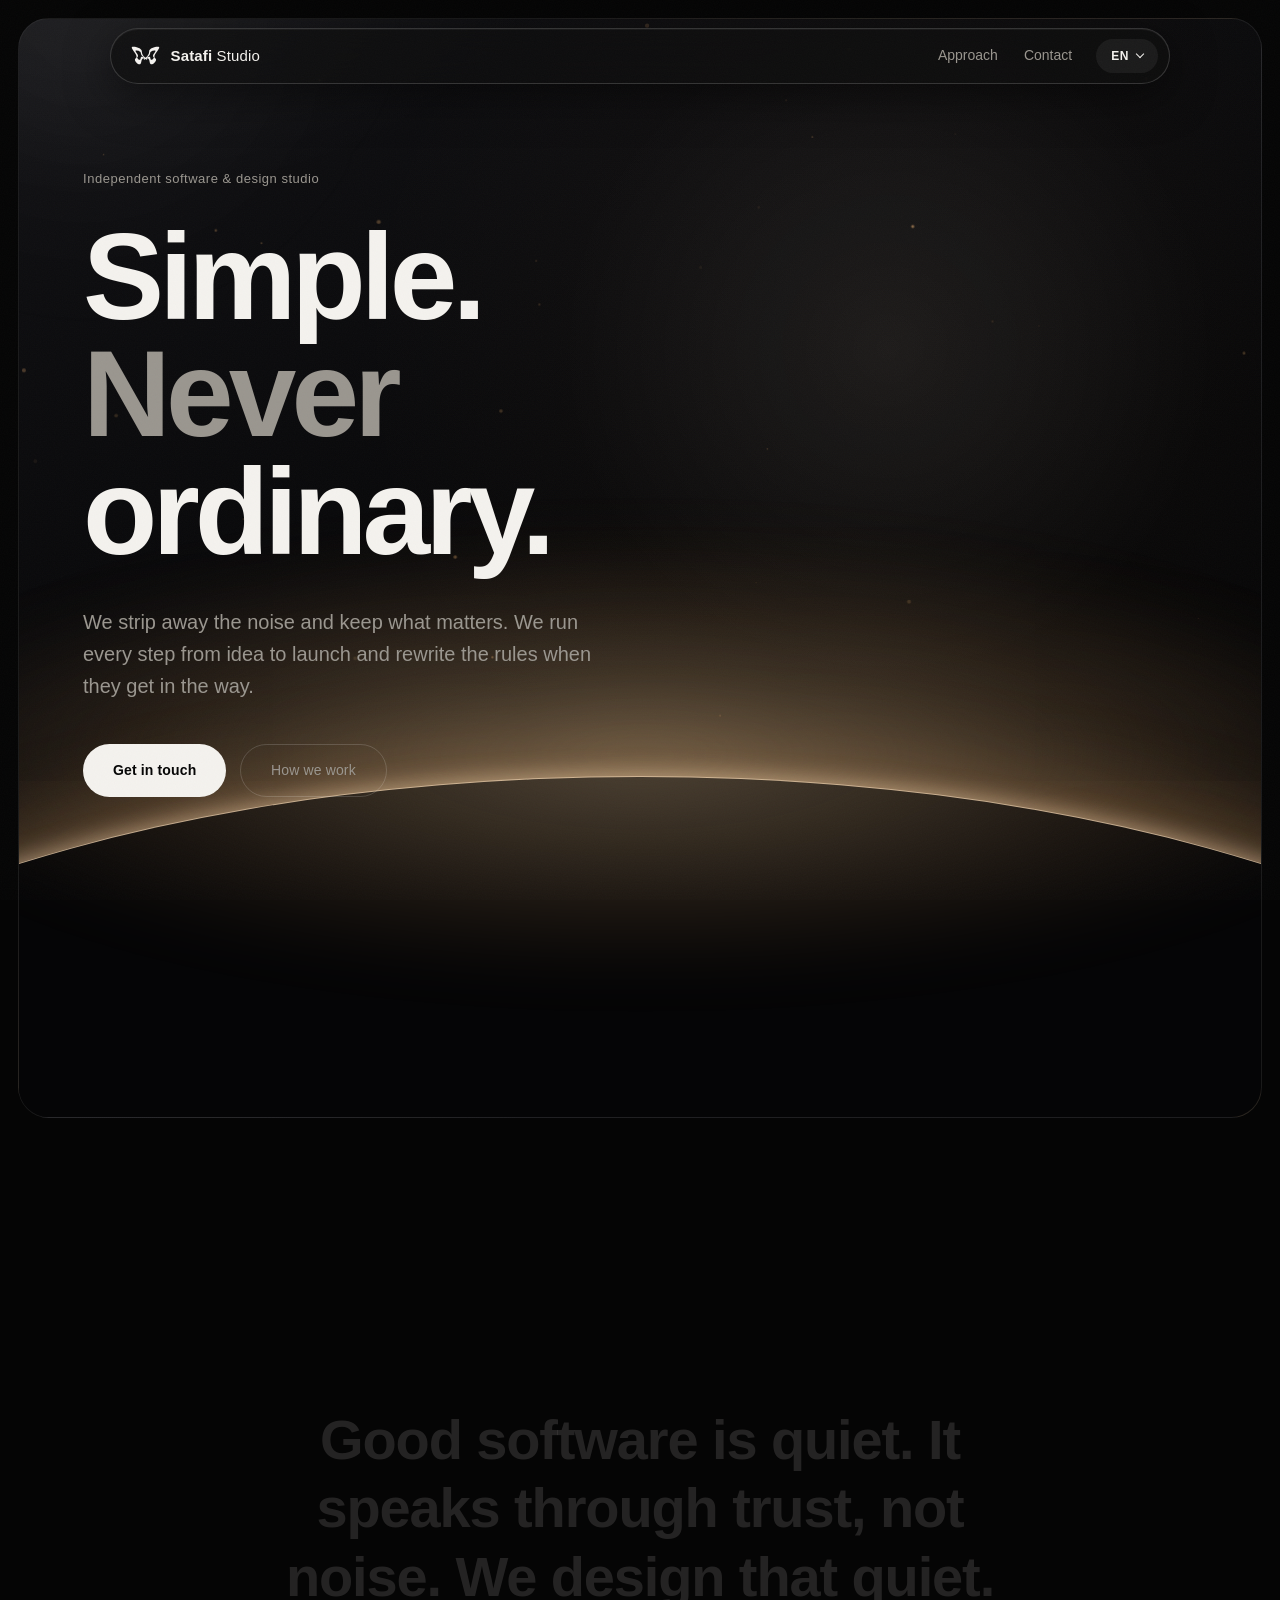
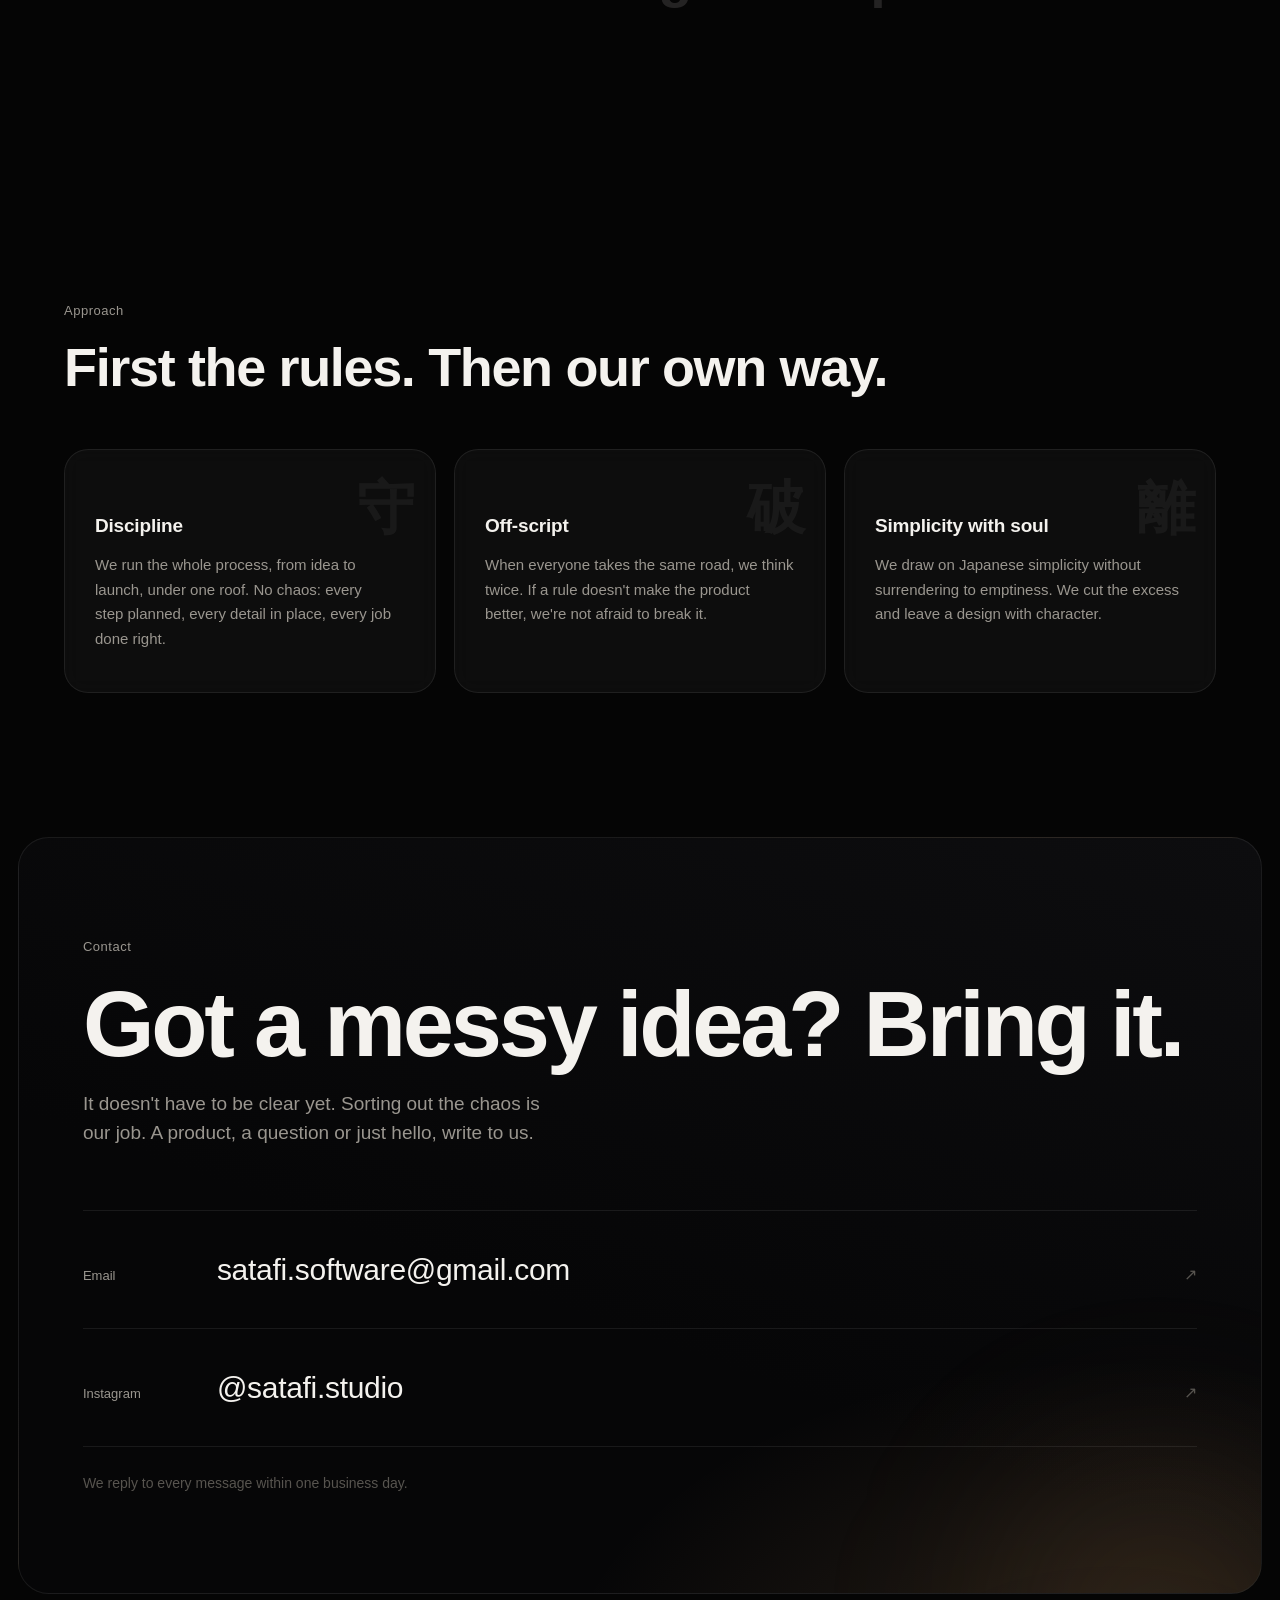
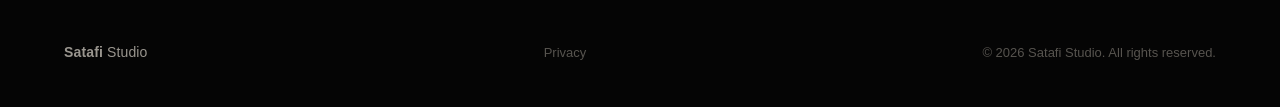
==== commit 6cbc98c5: "Metinler Shu-Ha-Ri çerçevesiyle üç dilde yenilendi Co-Authored-By: Claude Opus 5.5 <noreply@anthropi" ====
--- a/index.html
+++ b/index.html
@@ -3,8 +3,8 @@
 <head>
     <meta charset="UTF-8">
     <meta name="viewport" content="width=device-width, initial-scale=1.0">
-    <title>Satafi Studio</title>
-    <meta name="description" content="Bağımsız yazılım ve tasarım stüdyosu. Az sayıda iş, en yüksek özen.">
+    <title data-i18n="meta.title">Satafi Studio - Sade. Ama sıradan değil.</title>
+    <meta name="description" content="Estetiğe önem veren bağımsız yazılım ve tasarım stüdyosu. Süreci baştan sona yönetir, sade ama sıradan olmayan ürünler yaparız.">
     <meta name="theme-color" content="#050505">
     <meta name="google-site-verification" content="sG7kLxDNFCGQWcGE8m8eazRZnTvGlxe7AIGOr9QVH6I">
     <link rel="stylesheet" href="style.css?v=11">
@@ -13,15 +13,15 @@
     <link rel="icon" type="image/png" sizes="512x512" href="assets/satafi-icon-512.png?v=2">
     <link rel="apple-touch-icon" href="assets/satafi-icon-512.png?v=2">
 
-    <meta property="og:title" content="Satafi Studio">
-    <meta property="og:description" content="Bağımsız yazılım ve tasarım stüdyosu. Az sayıda iş, en yüksek özen.">
+    <meta property="og:title" content="Satafi Studio - Sade. Ama sıradan değil.">
+    <meta property="og:description" content="Estetiğe önem veren bağımsız yazılım ve tasarım stüdyosu. Süreci baştan sona yönetir, sade ama sıradan olmayan ürünler yaparız.">
     <meta property="og:image" content="https://satafistudio.com.tr/assets/social-preview.jpg">
     <meta property="og:url" content="https://satafistudio.com.tr/">
     <meta property="og:type" content="website">
 
     <meta name="twitter:card" content="summary_large_image">
-    <meta name="twitter:title" content="Satafi Studio">
-    <meta name="twitter:description" content="Bağımsız yazılım ve tasarım stüdyosu. Az sayıda iş, en yüksek özen.">
+    <meta name="twitter:title" content="Satafi Studio - Sade. Ama sıradan değil.">
+    <meta name="twitter:description" content="Estetiğe önem veren bağımsız yazılım ve tasarım stüdyosu. Süreci baştan sona yönetir, sade ama sıradan olmayan ürünler yaparız.">
     <meta name="twitter:image" content="https://satafistudio.com.tr/assets/social-preview.jpg">
 
     <script type="application/ld+json">
@@ -71,14 +71,14 @@
             <div class="hero-inner">
                 <p class="eyebrow intro-step" data-i18n="hero.eyebrow">Bağımsız yazılım ve tasarım stüdyosu</p>
                 <h1 class="staccato">
-                    <span class="word" data-i18n="hero.w1">Tasarla.</span>
-                    <span class="word dim" data-i18n="hero.w2">Yaz.</span>
-                    <span class="word" data-i18n="hero.w3">Yaşat.</span>
+                    <span class="word" data-i18n="hero.w1">Sade.</span>
+                    <span class="word dim" data-i18n="hero.w2">Ama</span>
+                    <span class="word" data-i18n="hero.w3">sıradan değil.</span>
                 </h1>
-                <p class="hero-lead intro-step" data-i18n="hero.lead">Az sayıda iş alır, her birini yıllarca yaşayacak bir ürün olarak büyütürüz.</p>
+                <p class="hero-lead intro-step" data-i18n="hero.lead">Gürültüyü atar, işin özünü bırakırız. Fikirden yayına her adımı biz yönetir, gerektiğinde kuralları yeniden yazarız.</p>
                 <div class="hero-actions intro-step">
-                    <a href="#iletisim" class="btn btn-solid" data-magnetic data-i18n="hero.cta1">İletişime geçin</a>
-                    <a href="#yaklasim" class="btn btn-line" data-magnetic data-i18n="hero.cta2">Yaklaşımımız</a>
+                    <a href="#iletisim" class="btn btn-solid" data-magnetic data-i18n="hero.cta1">Bize yazın</a>
+                    <a href="#yaklasim" class="btn btn-line" data-magnetic data-i18n="hero.cta2">Nasıl çalışırız</a>
                 </div>
             </div>
             <div class="hero-horizon" aria-hidden="true"></div>
@@ -91,23 +91,23 @@
         <section class="approach" id="yaklasim">
             <div class="section-head" data-reveal>
                 <p class="eyebrow" data-i18n="approach.eyebrow">Yaklaşım</p>
-                <h2 class="section-title" data-i18n="approach.title">Nasıl çalışıyoruz?</h2>
+                <h2 class="section-title" data-i18n="approach.title">Önce kural. Sonra kendi yolumuz.</h2>
             </div>
             <div class="card-grid">
                 <article class="glass-card" data-reveal data-tilt>
-                    <span class="card-no" aria-hidden="true">01</span>
-                    <h3 data-i18n="approach.c1t">Eksilterek inşa</h3>
-                    <p data-i18n="approach.c1p">Bir üründe kalan son şey, gerekli olandır. Emin olamadığımız her ögeyi çıkarır, kalanı kusursuzlaştırırız.</p>
+                    <span class="card-no" aria-hidden="true">守</span>
+                    <h3 data-i18n="approach.c1t">Disiplin</h3>
+                    <p data-i18n="approach.c1p">Fikirden yayına tüm süreci tek elden yönetiriz. Kargaşaya yer yok: her adım planlı, her detay yerinde, her iş hakkıyla.</p>
                 </article>
                 <article class="glass-card" data-reveal data-tilt style="--reveal-delay: 0.1s;">
-                    <span class="card-no" aria-hidden="true">02</span>
-                    <h3 data-i18n="approach.c2t">Uçtan uca sahiplik</h3>
-                    <p data-i18n="approach.c2p">Fikirden yayına kadar strateji, tasarım ve yazılım tek çatı altında ilerler. Hiçbir şey arada kaybolmaz.</p>
+                    <span class="card-no" aria-hidden="true">破</span>
+                    <h3 data-i18n="approach.c2t">Kural dışı</h3>
+                    <p data-i18n="approach.c2p">Herkes aynı yoldan gidiyorsa biz bir kez daha düşünürüz. Bir kural ürünü daha iyi yapmıyorsa, onu yıkmaktan çekinmeyiz.</p>
                 </article>
                 <article class="glass-card" data-reveal data-tilt style="--reveal-delay: 0.2s;">
-                    <span class="card-no" aria-hidden="true">03</span>
-                    <h3 data-i18n="approach.c3t">Uzun soluk</h3>
-                    <p data-i18n="approach.c3p">Yayınladığımız her ürünün arkasında dururuz. Sürüm sürüm inceltir, yıllarca yaşatırız.</p>
+                    <span class="card-no" aria-hidden="true">離</span>
+                    <h3 data-i18n="approach.c3t">Ruhu olan sadelik</h3>
+                    <p data-i18n="approach.c3p">Japon sadeliğinden ilham alırız ama boşluğa teslim olmayız. Fazlalığı atar, geriye karakteri olan bir tasarım bırakırız.</p>
                 </article>
             </div>
         </section>
@@ -116,8 +116,8 @@
             <div class="aurora aurora-warm aurora-small"></div>
             <div class="contact-inner" data-reveal>
                 <p class="eyebrow" data-i18n="contact.eyebrow">İletişim</p>
-                <h2 class="contact-title" data-i18n="contact.title">Konuşalım.</h2>
-                <p class="contact-lead" data-i18n="contact.lead">Aklınızda bir ürün, bir soru ya da yalnızca bir merhaba varsa kapımız açık.</p>
+                <h2 class="contact-title" data-i18n="contact.title">Dağınık bir fikir mi? Getirin.</h2>
+                <p class="contact-lead" data-i18n="contact.lead">Henüz net olması gerekmiyor. Kargaşayı toparlamak bizim işimiz. Bir ürün, bir soru ya da sadece merhaba, yazın.</p>
                 <div class="contact-rows">
                     <a class="contact-row" href="mailto:satafi.software@gmail.com">
                         <span class="row-label" data-i18n="contact.email">E-posta</span>
@@ -130,7 +130,7 @@
                         <span class="row-arrow" aria-hidden="true">↗</span>
                     </a>
                 </div>
-                <p class="contact-note" data-i18n="contact.note">Her iletiye en geç bir iş günü içinde dönüş yaparız.</p>
+                <p class="contact-note" data-i18n="contact.note">Her mesaja en geç bir iş günü içinde dönüyoruz.</p>
             </div>
         </section>
 
@@ -143,6 +143,6 @@
     </footer>
 
     <script data-goatcounter="https://satafi.goatcounter.com/count" async src="https://gc.zgo.at/count.js"></script>
-    <script src="script.js?v=11"></script>
+    <script src="script.js?v=12"></script>
 </body>
 </html>
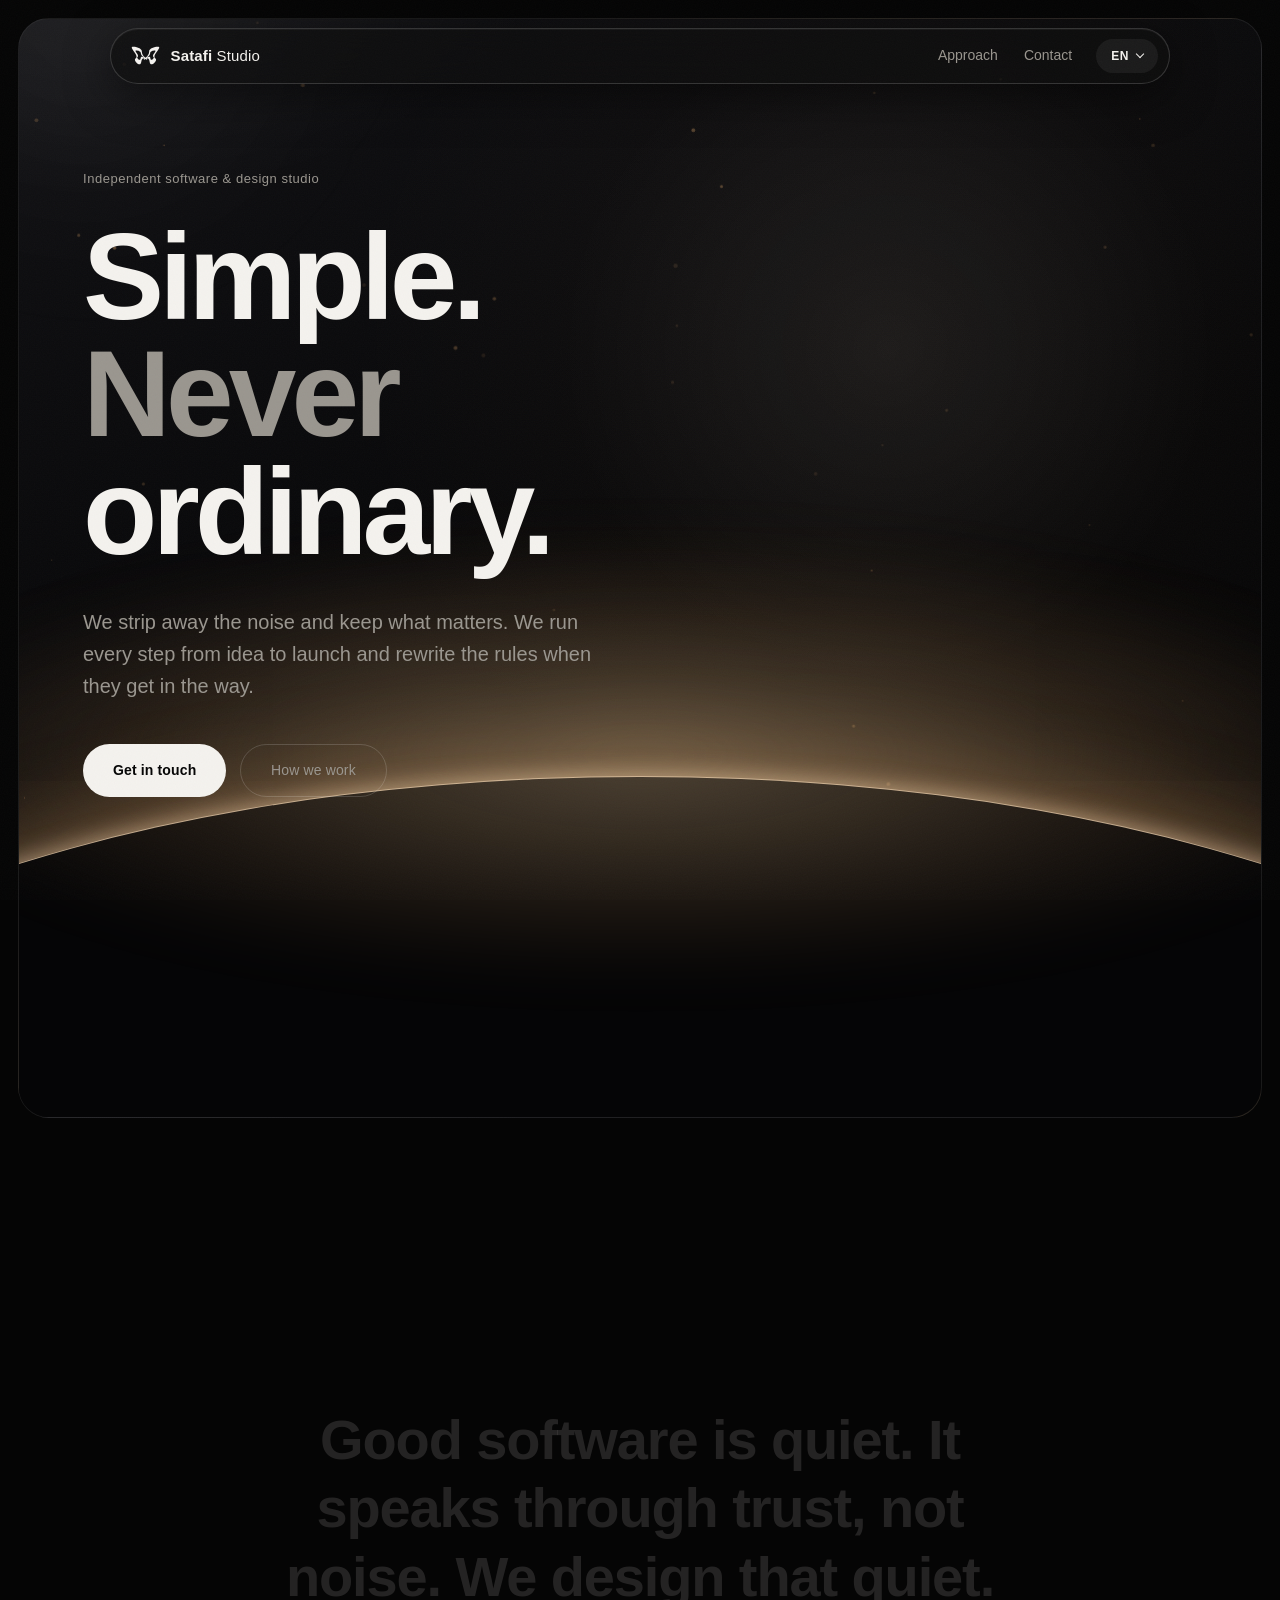
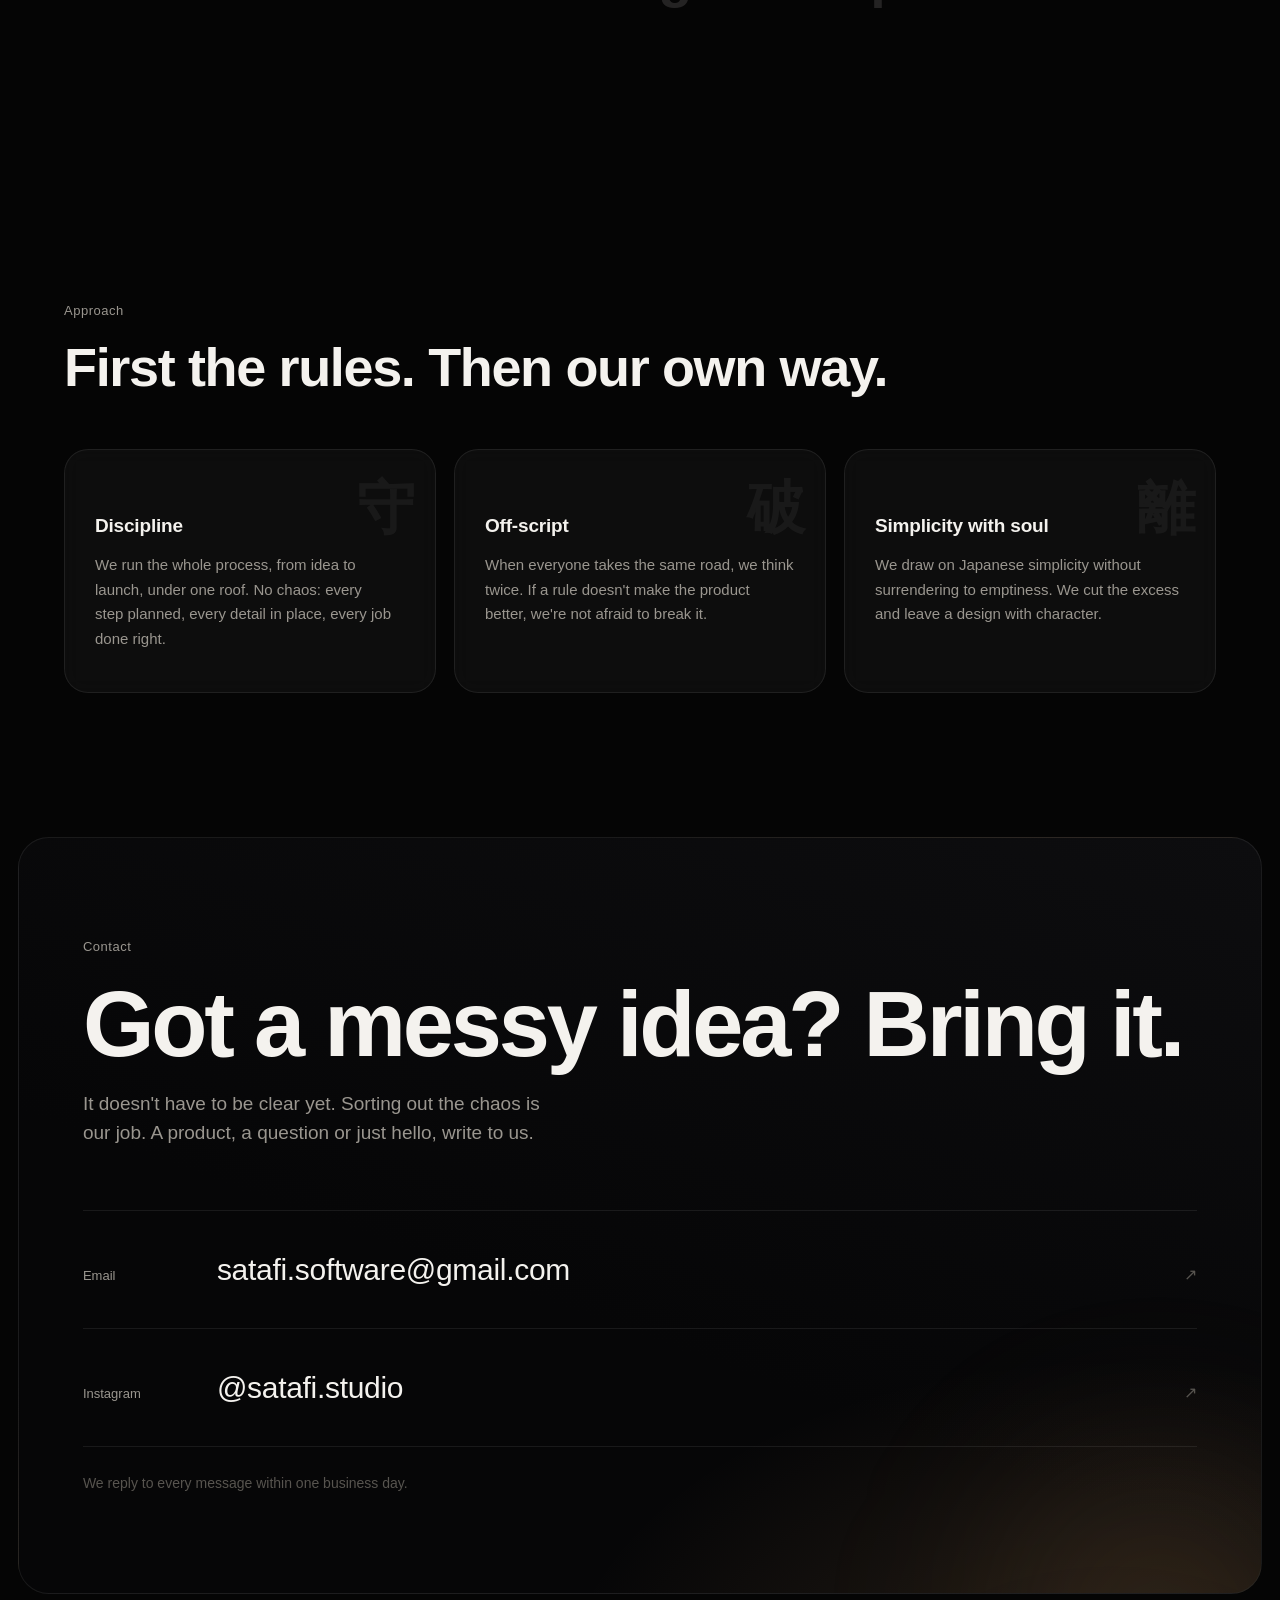
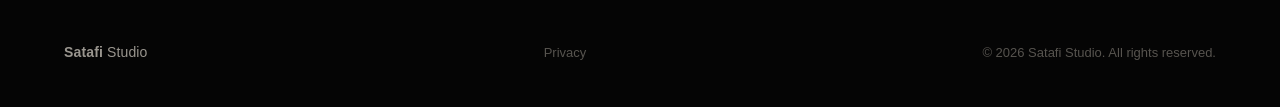
==== commit 92e05165: "Sekme başlığı yalnızca marka adına döndü Co-Authored-By: Claude Opus 5.5 <noreply@anthropic.com>" ====
--- a/index.html
+++ b/index.html
@@ -3,7 +3,7 @@
 <head>
     <meta charset="UTF-8">
     <meta name="viewport" content="width=device-width, initial-scale=1.0">
-    <title data-i18n="meta.title">Satafi Studio - Sade. Ama sıradan değil.</title>
+    <title>Satafi Studio</title>
     <meta name="description" content="Estetiğe önem veren bağımsız yazılım ve tasarım stüdyosu. Süreci baştan sona yönetir, sade ama sıradan olmayan ürünler yaparız.">
     <meta name="theme-color" content="#050505">
     <meta name="google-site-verification" content="sG7kLxDNFCGQWcGE8m8eazRZnTvGlxe7AIGOr9QVH6I">
@@ -13,14 +13,14 @@
     <link rel="icon" type="image/png" sizes="512x512" href="assets/satafi-icon-512.png?v=2">
     <link rel="apple-touch-icon" href="assets/satafi-icon-512.png?v=2">
 
-    <meta property="og:title" content="Satafi Studio - Sade. Ama sıradan değil.">
+    <meta property="og:title" content="Satafi Studio">
     <meta property="og:description" content="Estetiğe önem veren bağımsız yazılım ve tasarım stüdyosu. Süreci baştan sona yönetir, sade ama sıradan olmayan ürünler yaparız.">
     <meta property="og:image" content="https://satafistudio.com.tr/assets/social-preview.jpg">
     <meta property="og:url" content="https://satafistudio.com.tr/">
     <meta property="og:type" content="website">
 
     <meta name="twitter:card" content="summary_large_image">
-    <meta name="twitter:title" content="Satafi Studio - Sade. Ama sıradan değil.">
+    <meta name="twitter:title" content="Satafi Studio">
     <meta name="twitter:description" content="Estetiğe önem veren bağımsız yazılım ve tasarım stüdyosu. Süreci baştan sona yönetir, sade ama sıradan olmayan ürünler yaparız.">
     <meta name="twitter:image" content="https://satafistudio.com.tr/assets/social-preview.jpg">
 
@@ -143,6 +143,6 @@
     </footer>
 
     <script data-goatcounter="https://satafi.goatcounter.com/count" async src="https://gc.zgo.at/count.js"></script>
-    <script src="script.js?v=12"></script>
+    <script src="script.js?v=13"></script>
 </body>
 </html>
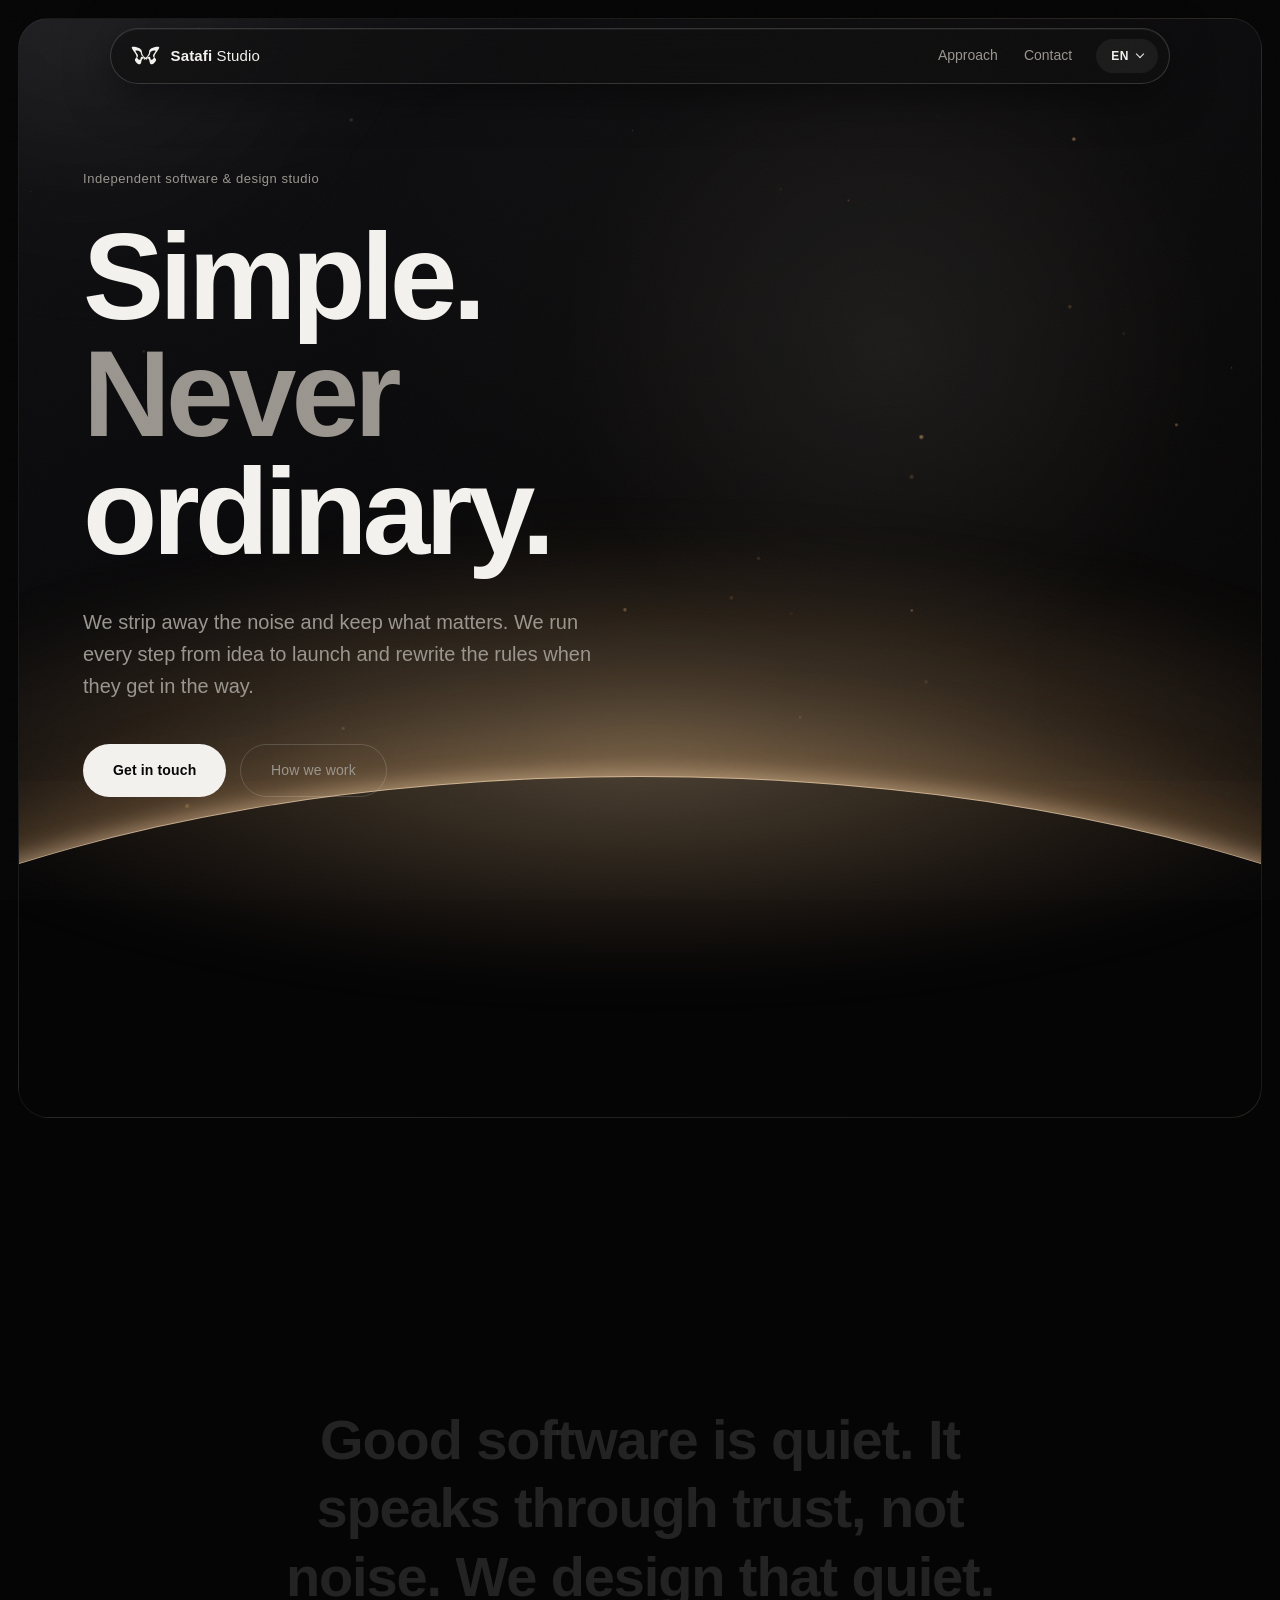
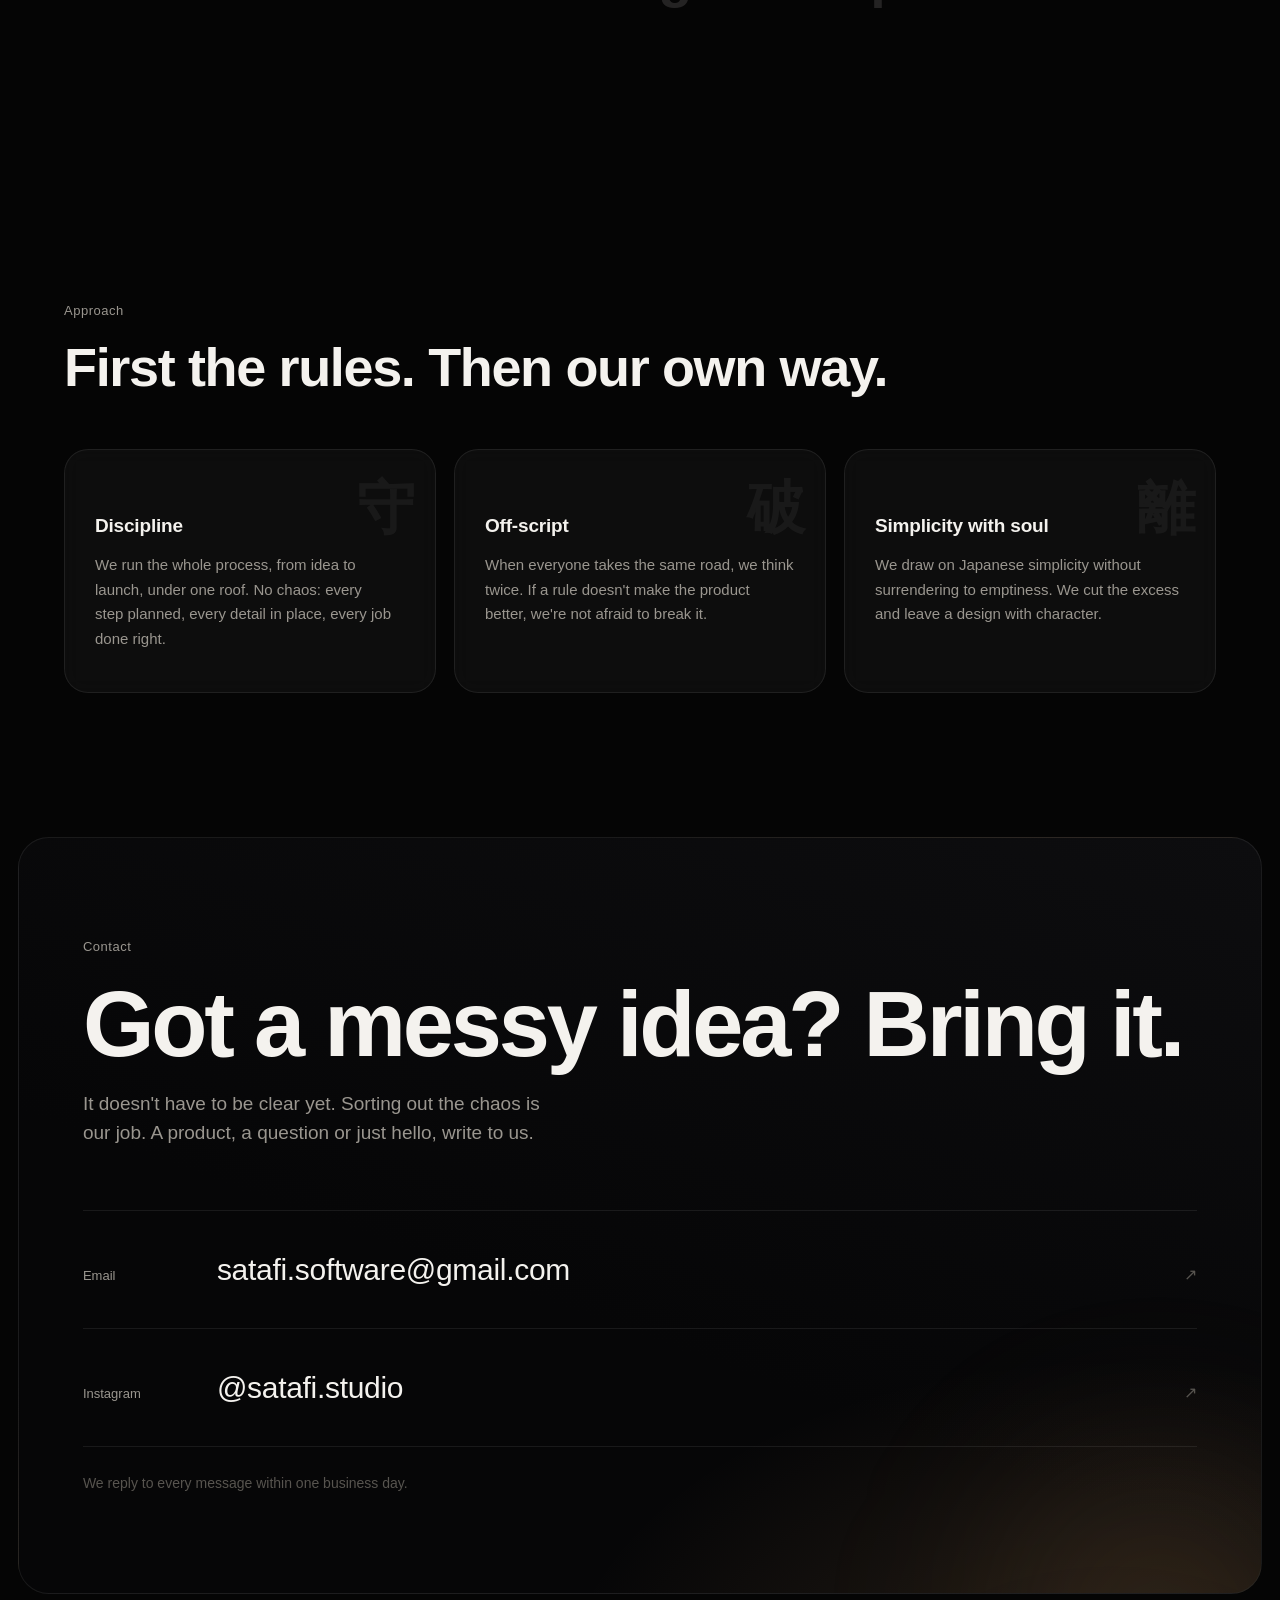
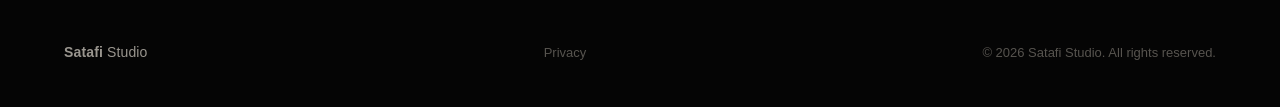
==== commit 33197d53: "Paylaşım başlığına slogan eklendi Co-Authored-By: Claude Opus 5.5 <noreply@anthropic.com>" ====
--- a/index.html
+++ b/index.html
@@ -13,14 +13,14 @@
     <link rel="icon" type="image/png" sizes="512x512" href="assets/satafi-icon-512.png?v=2">
     <link rel="apple-touch-icon" href="assets/satafi-icon-512.png?v=2">
 
-    <meta property="og:title" content="Satafi Studio">
+    <meta property="og:title" content="Satafi Studio · Sade. Ama sıradan değil.">
     <meta property="og:description" content="Estetiğe önem veren bağımsız yazılım ve tasarım stüdyosu. Süreci baştan sona yönetir, sade ama sıradan olmayan ürünler yaparız.">
     <meta property="og:image" content="https://satafistudio.com.tr/assets/social-preview.jpg">
     <meta property="og:url" content="https://satafistudio.com.tr/">
     <meta property="og:type" content="website">
 
     <meta name="twitter:card" content="summary_large_image">
-    <meta name="twitter:title" content="Satafi Studio">
+    <meta name="twitter:title" content="Satafi Studio · Sade. Ama sıradan değil.">
     <meta name="twitter:description" content="Estetiğe önem veren bağımsız yazılım ve tasarım stüdyosu. Süreci baştan sona yönetir, sade ama sıradan olmayan ürünler yaparız.">
     <meta name="twitter:image" content="https://satafistudio.com.tr/assets/social-preview.jpg">
 
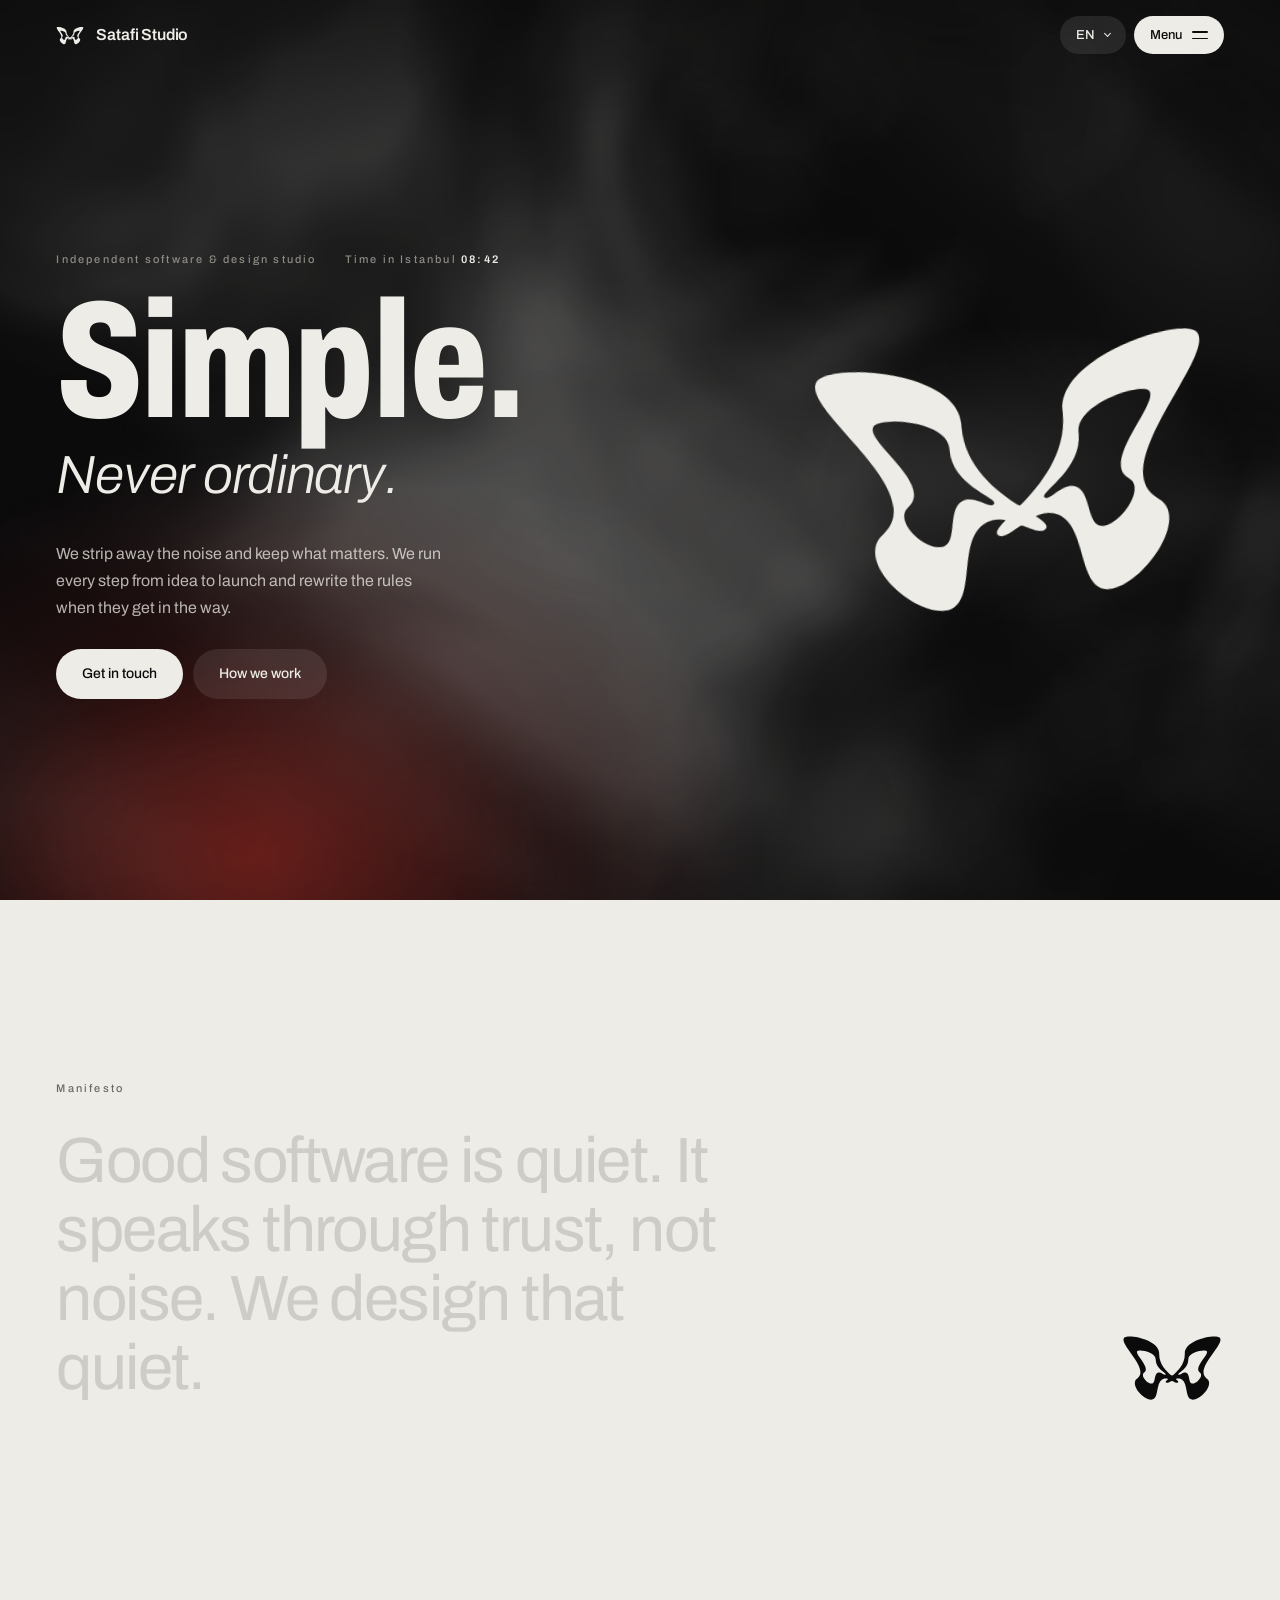
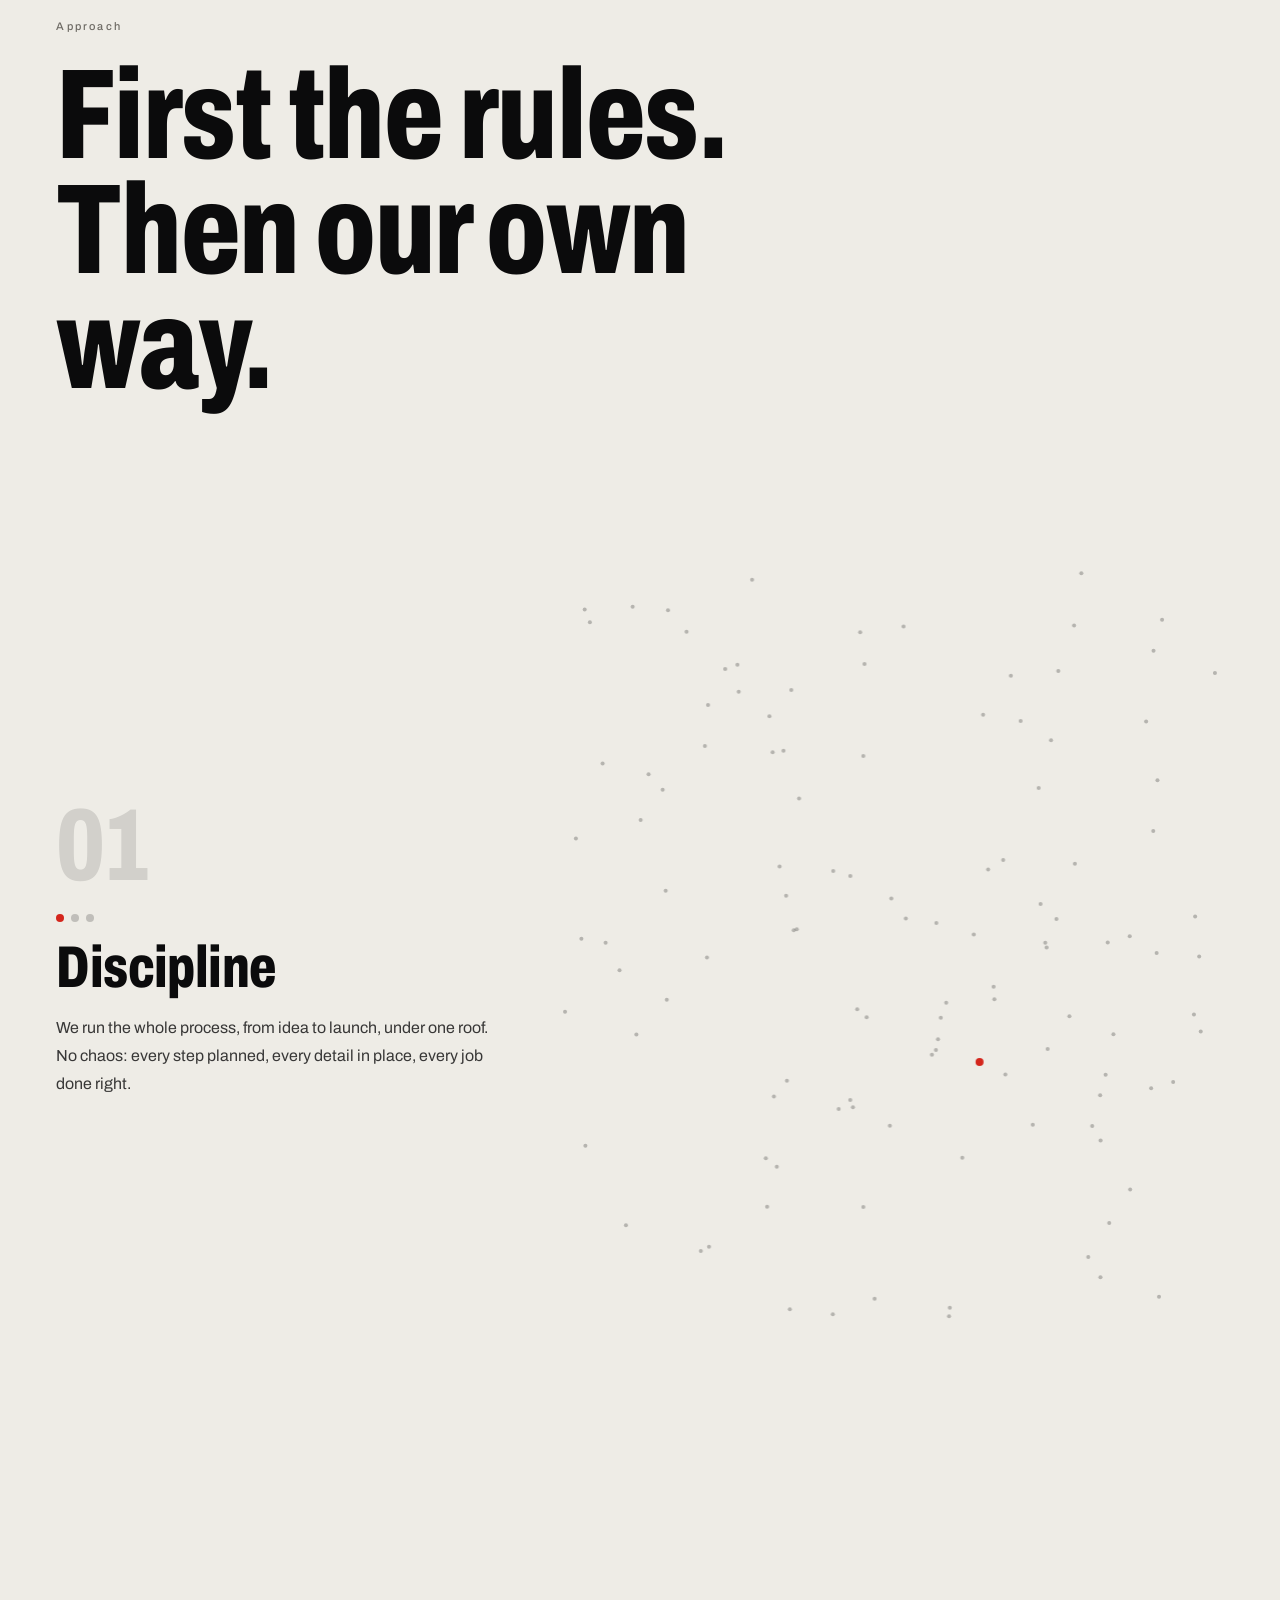
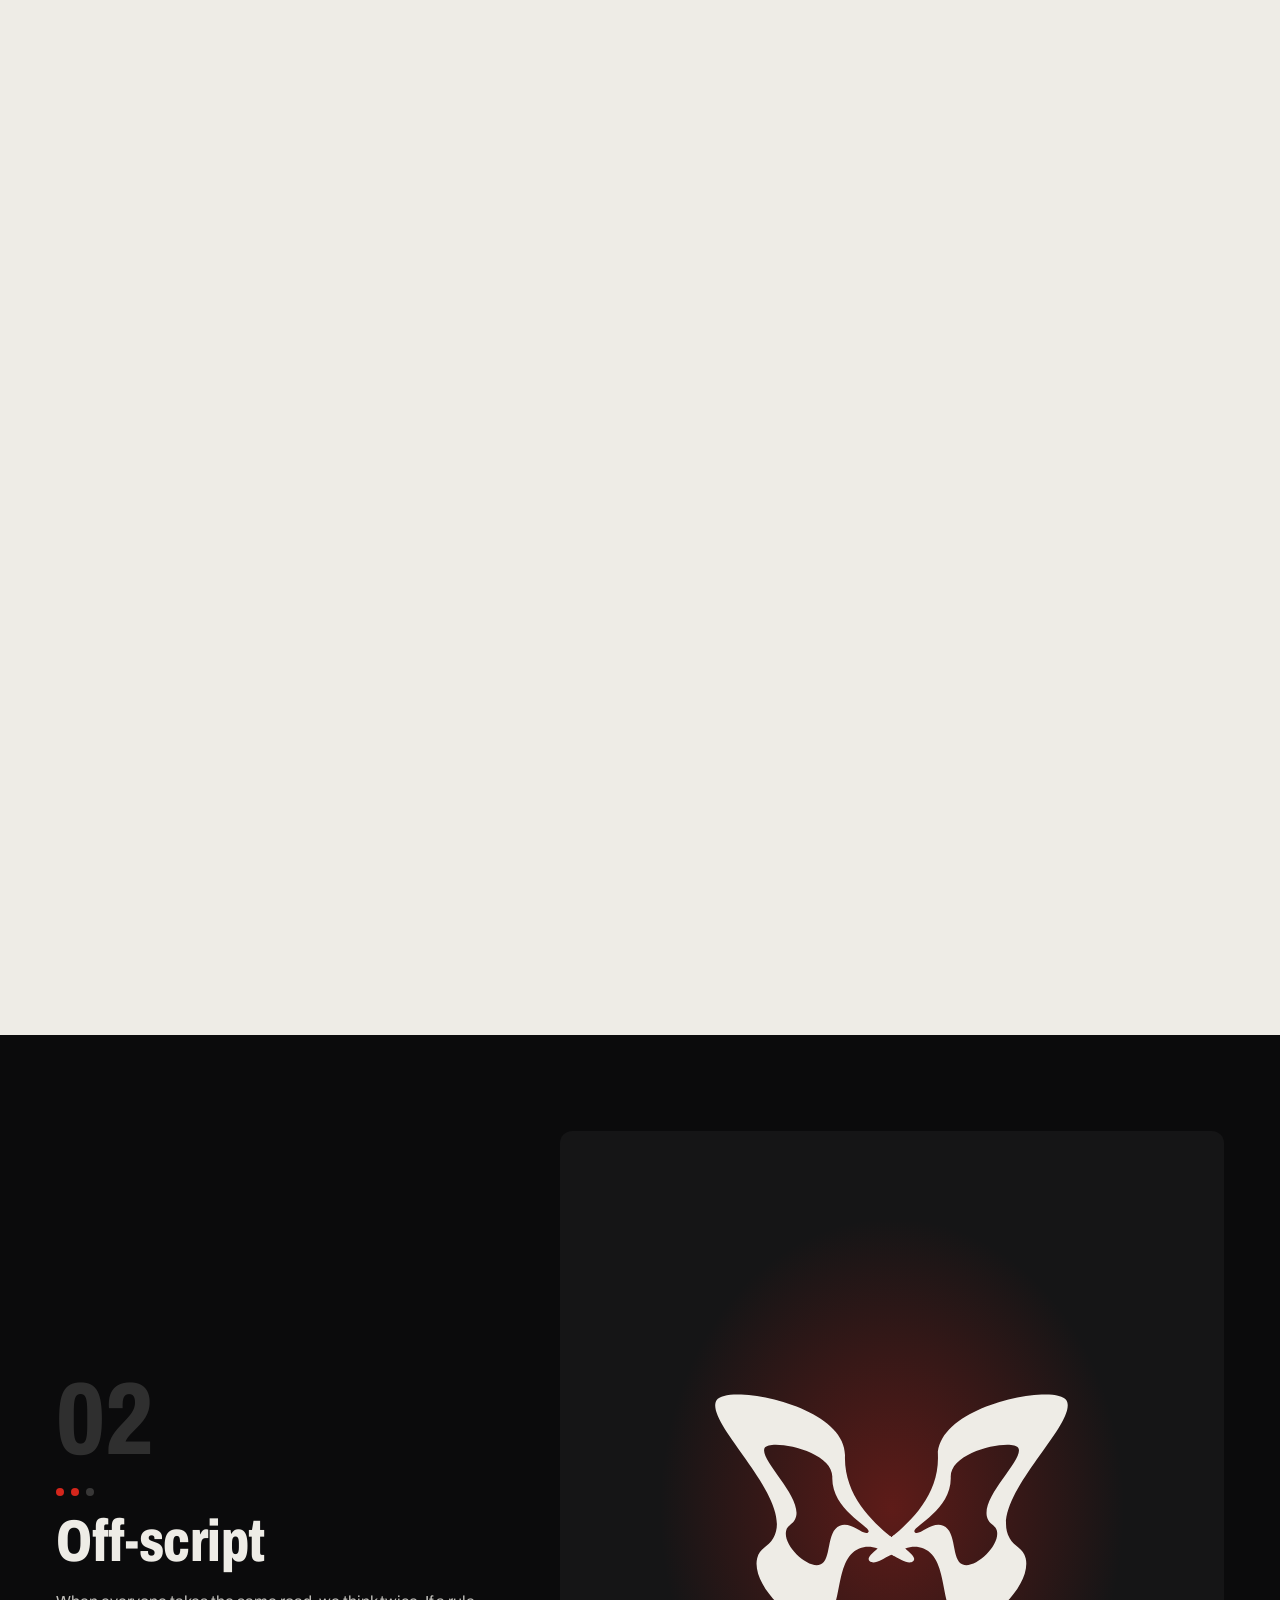
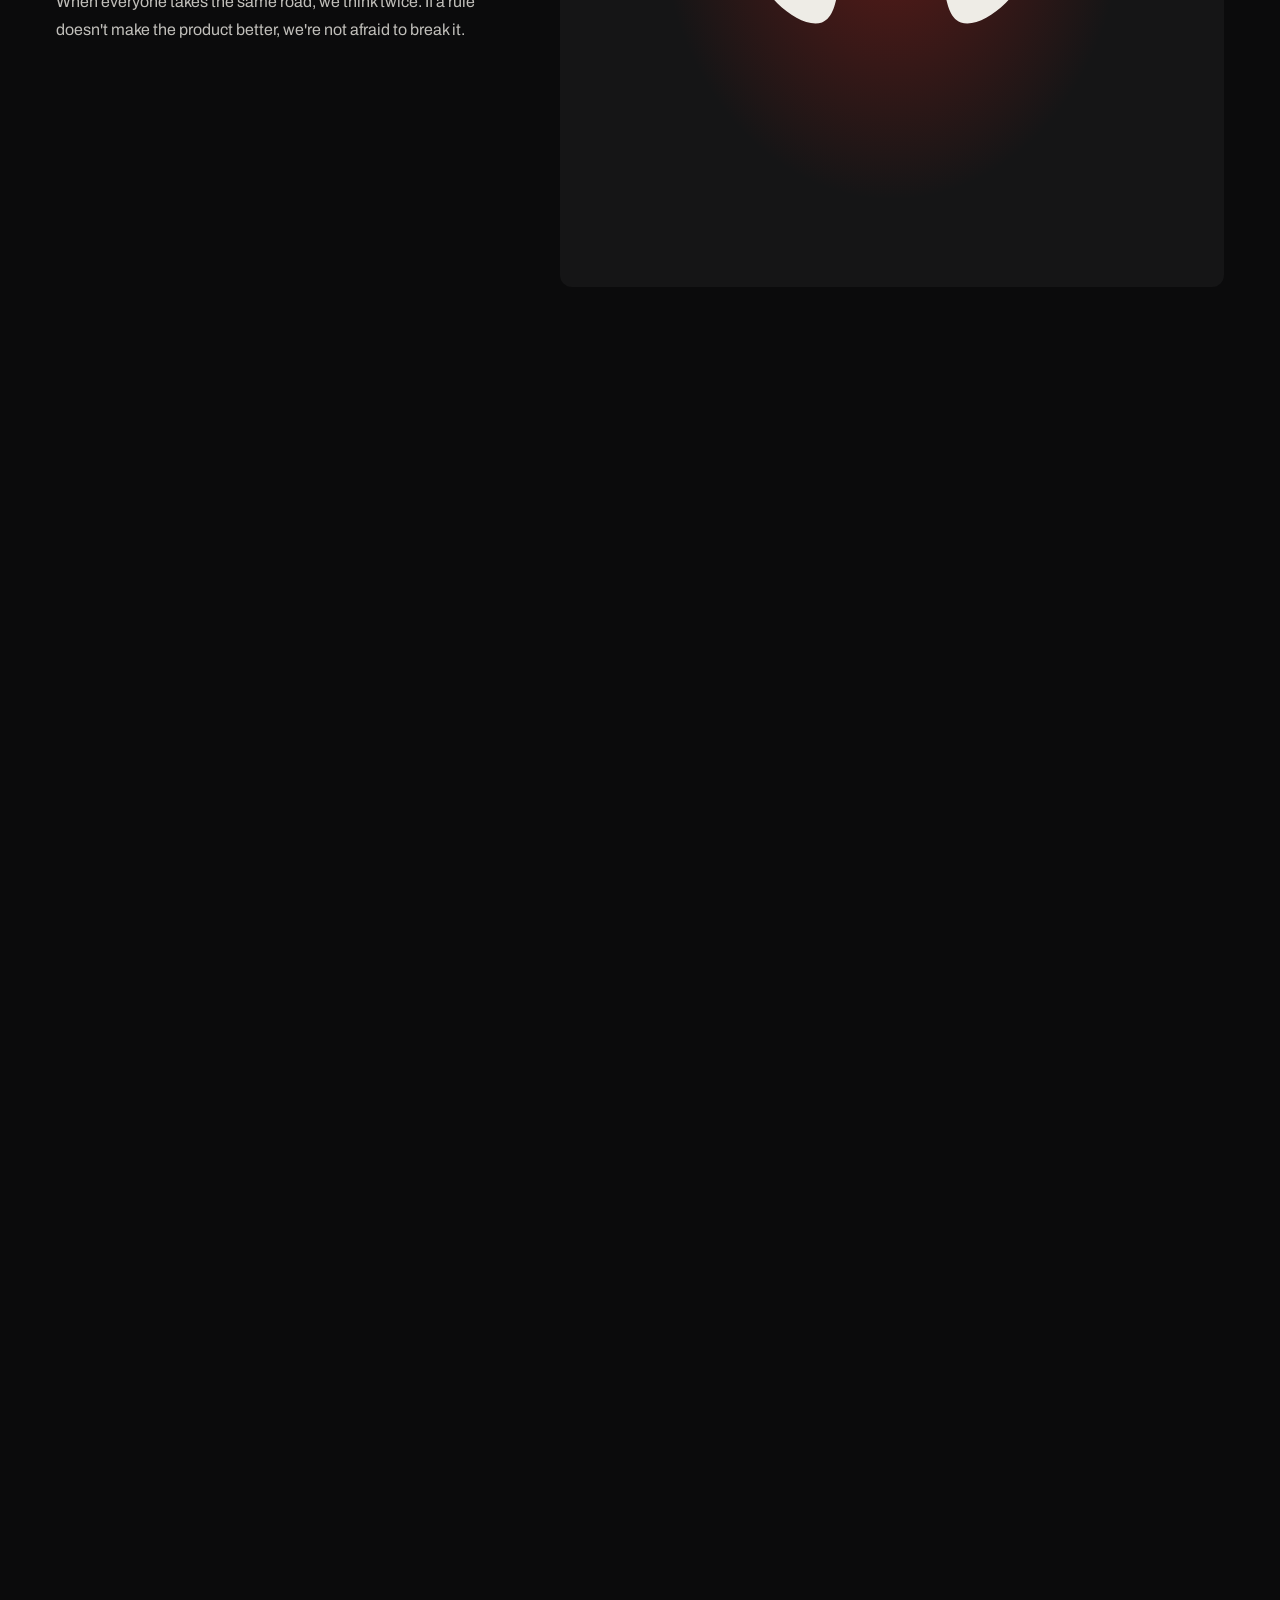
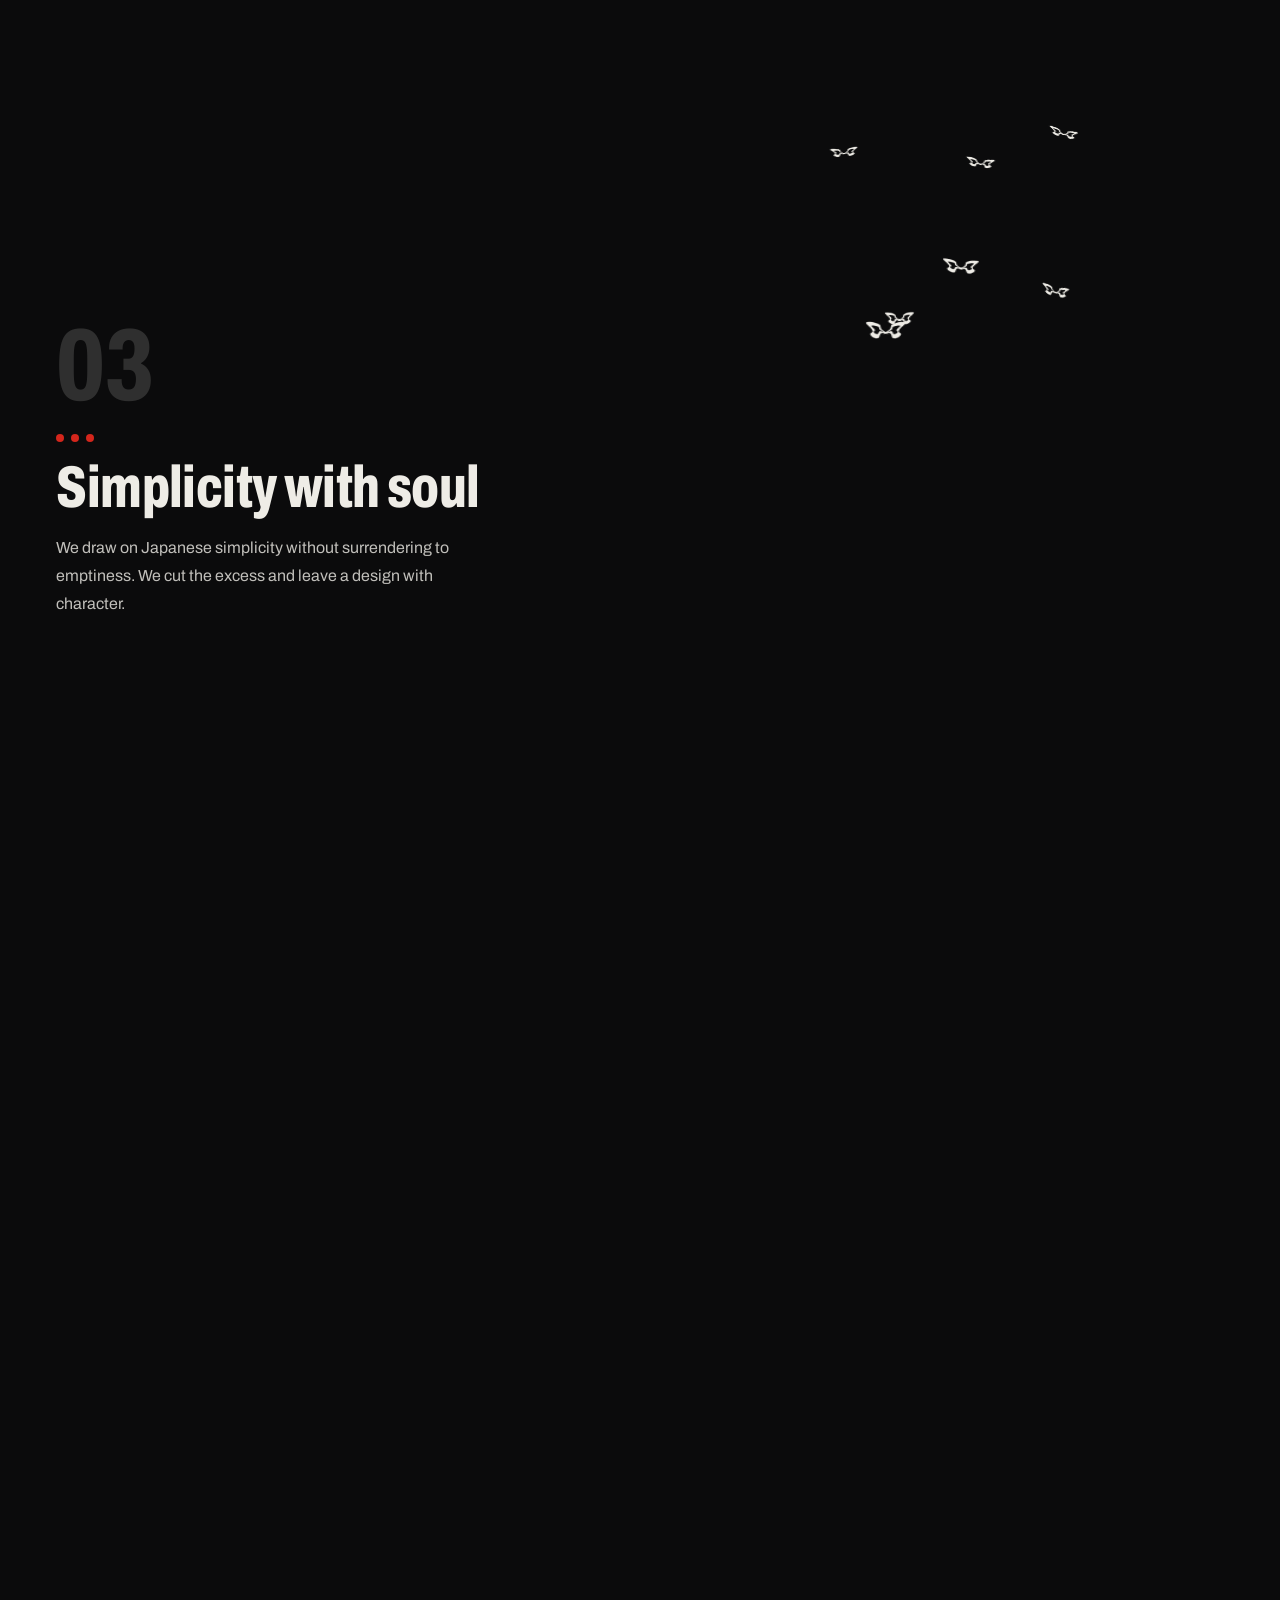
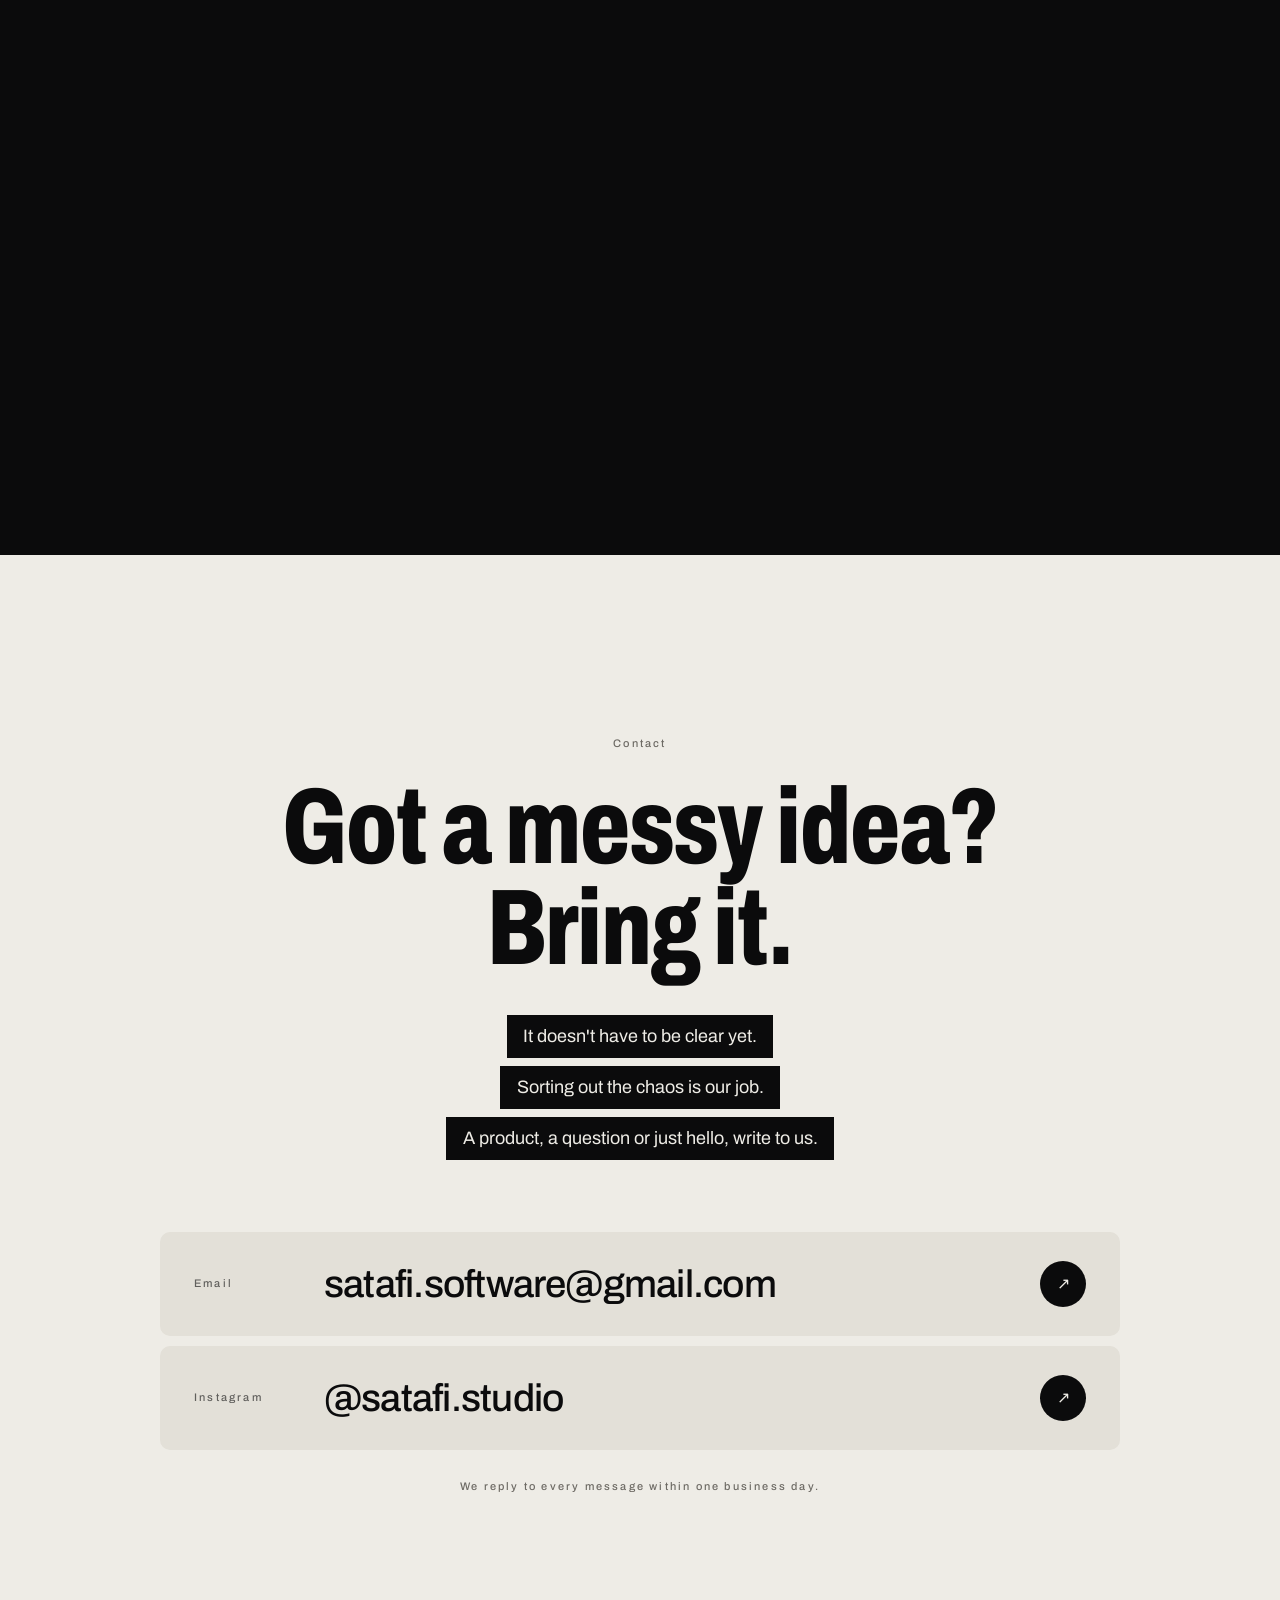
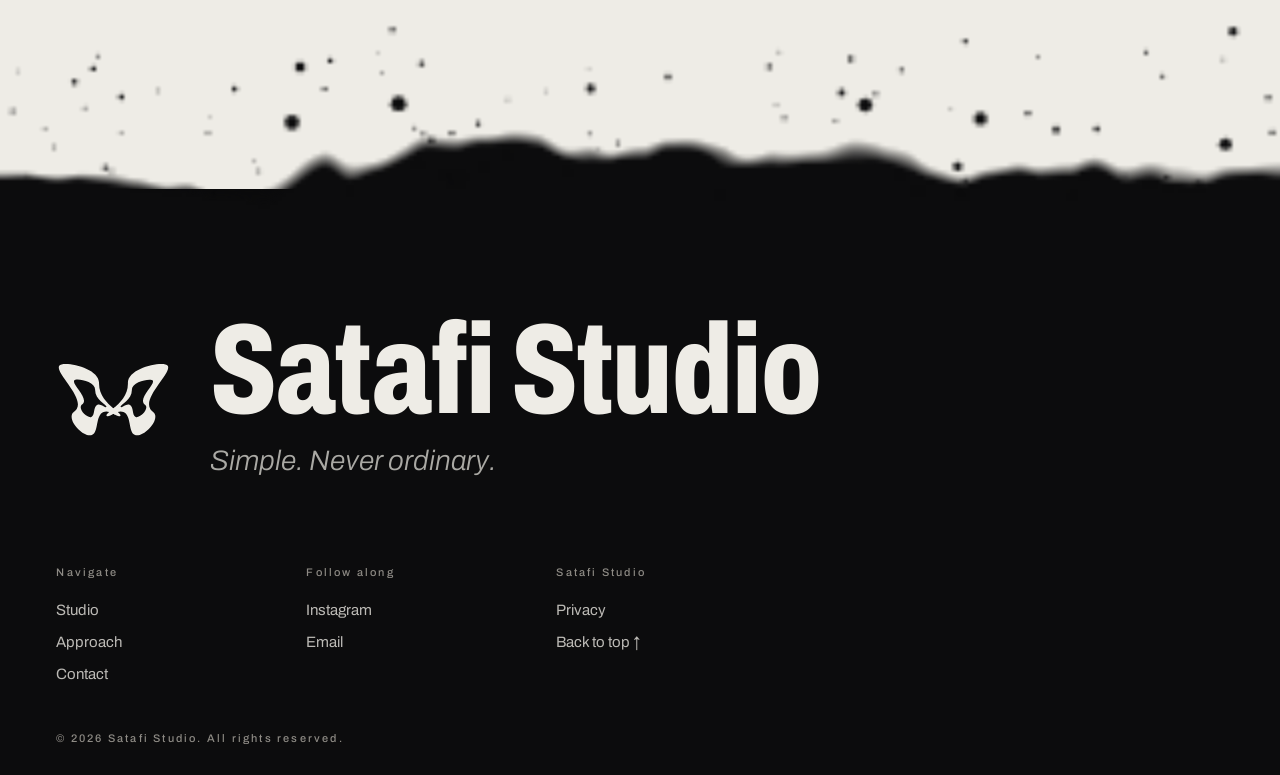
==== commit 0971d386: "Arayüz baştan tasarlandı Tek font ailesi, yazı ve görsel çakışmasız yerleşim, hafif efektler. İletiş" ====
--- a/index.html
+++ b/index.html
@@ -2,12 +2,15 @@
 <html lang="tr">
 <head>
     <meta charset="UTF-8">
-    <meta name="viewport" content="width=device-width, initial-scale=1.0">
+    <meta name="viewport" content="width=device-width, initial-scale=1.0, viewport-fit=cover">
     <title>Satafi Studio</title>
-    <meta name="description" content="Estetiğe önem veren bağımsız yazılım ve tasarım stüdyosu. Süreci baştan sona yönetir, sade ama sıradan olmayan ürünler yaparız.">
-    <meta name="theme-color" content="#050505">
+    <meta name="description" data-i18n-meta content="Estetiğe önem veren bağımsız yazılım ve tasarım stüdyosu. Süreci baştan sona yönetir, sade ama sıradan olmayan ürünler yaparız.">
+    <meta name="theme-color" content="#0b0b0c">
     <meta name="google-site-verification" content="sG7kLxDNFCGQWcGE8m8eazRZnTvGlxe7AIGOr9QVH6I">
-    <link rel="stylesheet" href="style.css?v=11">
+    <link rel="preconnect" href="https://fonts.googleapis.com">
+    <link rel="preconnect" href="https://fonts.gstatic.com" crossorigin>
+    <link rel="stylesheet" href="https://fonts.googleapis.com/css2?family=Archivo:ital,wdth,wght@0,62..125,300..900;1,62..125,300..900&display=swap">
+    <link rel="stylesheet" href="style.css?v=15">
 
     <link rel="icon" type="image/svg+xml" href="assets/satafi-icon.svg?v=2">
     <link rel="icon" type="image/png" sizes="512x512" href="assets/satafi-icon-512.png?v=2">
@@ -35,19 +38,16 @@
         "sameAs": ["https://instagram.com/satafi.studio"]
     }
     </script>
+    <noscript><style>.intro,[data-reveal]{opacity:1!important;transform:none!important}</style></noscript>
 </head>
 <body>
 
-    <header class="topbar" data-navbar>
-        <div class="topbar-inner">
-            <a href="#ust" class="brand" aria-label="Satafi Studio">
-                <img src="assets/satafi-icon-mark.svg" alt="" class="brand-logo">
-                <span class="brand-text"><b>Satafi</b> Studio</span>
-            </a>
-            <nav class="top-links" aria-label="Ana menü">
-                <a href="#yaklasim" data-i18n="nav.approach">Yaklaşım</a>
-                <a href="#iletisim" data-i18n="nav.contact">İletişim</a>
-            </nav>
+    <header class="topbar" data-topbar>
+        <a href="#ust" class="brand" aria-label="Satafi Studio">
+            <span class="brand-logo" aria-hidden="true"></span>
+            <span class="brand-name">Satafi Studio</span>
+        </a>
+        <div class="topbar-right">
             <div class="lang-menu" data-lang-menu>
                 <button type="button" class="lang-current" data-lang-toggle aria-haspopup="true" aria-expanded="false" aria-label="Dil seçimi">
                     <span data-lang-current>TR</span>
@@ -59,90 +59,192 @@
                     <button type="button" data-lang="fr">Français</button>
                 </div>
             </div>
+            <button type="button" class="menu-toggle" data-menu-toggle aria-expanded="false" aria-controls="menu">
+                <span data-i18n="nav.menu">Menü</span>
+                <span class="menu-icon" aria-hidden="true"><i></i><i></i></span>
+            </button>
         </div>
     </header>
 
-    <main id="ust">
-
-        <section class="hero">
-            <div class="aurora aurora-warm"></div>
-            <div class="aurora aurora-cool"></div>
-            <canvas class="embers" data-embers aria-hidden="true"></canvas>
-            <div class="hero-inner">
-                <p class="eyebrow intro-step" data-i18n="hero.eyebrow">Bağımsız yazılım ve tasarım stüdyosu</p>
-                <h1 class="staccato">
-                    <span class="word" data-i18n="hero.w1">Sade.</span>
-                    <span class="word dim" data-i18n="hero.w2">Ama</span>
-                    <span class="word" data-i18n="hero.w3">sıradan değil.</span>
-                </h1>
-                <p class="hero-lead intro-step" data-i18n="hero.lead">Gürültüyü atar, işin özünü bırakırız. Fikirden yayına her adımı biz yönetir, gerektiğinde kuralları yeniden yazarız.</p>
-                <div class="hero-actions intro-step">
-                    <a href="#iletisim" class="btn btn-solid" data-magnetic data-i18n="hero.cta1">Bize yazın</a>
-                    <a href="#yaklasim" class="btn btn-line" data-magnetic data-i18n="hero.cta2">Nasıl çalışırız</a>
-                </div>
-            </div>
-            <div class="hero-horizon" aria-hidden="true"></div>
-        </section>
-
-        <section class="manifesto" data-manifesto>
-            <p class="manifesto-text" data-manifesto-text></p>
-        </section>
-
-        <section class="approach" id="yaklasim">
-            <div class="section-head" data-reveal>
-                <p class="eyebrow" data-i18n="approach.eyebrow">Yaklaşım</p>
-                <h2 class="section-title" data-i18n="approach.title">Önce kural. Sonra kendi yolumuz.</h2>
-            </div>
-            <div class="card-grid">
-                <article class="glass-card" data-reveal data-tilt>
-                    <span class="card-no" aria-hidden="true">守</span>
+    <div class="menu" id="menu" data-menu aria-hidden="true">
+        <nav class="menu-links" aria-label="Ana menü">
+            <a href="#ust" data-menu-link><span class="menu-no" aria-hidden="true">01</span><span data-i18n="nav.studio">Stüdyo</span></a>
+            <a href="#yaklasim" data-menu-link><span class="menu-no" aria-hidden="true">02</span><span data-i18n="nav.approach">Yaklaşım</span></a>
+            <a href="#iletisim" data-menu-link><span class="menu-no" aria-hidden="true">03</span><span data-i18n="nav.contact">İletişim</span></a>
+        </nav>
+        <div class="menu-side">
+            <div class="menu-block">
+                <p class="label" data-i18n="contact.email">E-posta</p>
+                <a href="mailto:satafi.software@gmail.com">satafi.software@gmail.com</a>
+            </div>
+            <div class="menu-block">
+                <p class="label">Instagram</p>
+                <a href="https://instagram.com/satafi.studio" target="_blank" rel="noopener">@satafi.studio</a>
+            </div>
+            <div class="menu-block menu-langs">
+                <button type="button" data-lang="tr" class="active">Türkçe</button>
+                <button type="button" data-lang="en">English</button>
+                <button type="button" data-lang="fr">Français</button>
+            </div>
+        </div>
+    </div>
+
+    <main>
+
+        <section class="hero" id="ust" data-theme="dark">
+            <div class="smoke" data-smoke aria-hidden="true">
+                <div class="smoke-layer"></div>
+                <div class="smoke-layer"></div>
+                <div class="smoke-red"></div>
+            </div>
+            <div class="hero-grid">
+                <div class="hero-text">
+                    <div class="hero-meta intro">
+                        <p class="label" data-i18n="hero.eyebrow">Bağımsız yazılım ve tasarım stüdyosu</p>
+                        <p class="label hero-clock" data-clock><span data-i18n="clock.place">İstanbul'da saat</span> <b data-clock-time>00:00</b></p>
+                    </div>
+                    <h1 class="hero-title">
+                        <span class="hero-big intro" data-i18n="hero.w1">Sade.</span>
+                        <span class="hero-sub intro"><span data-i18n="hero.w2">Ama</span> <span data-i18n="hero.w3">sıradan değil.</span></span>
+                    </h1>
+                    <p class="hero-lead intro" data-i18n="hero.lead">Gürültüyü atar, işin özünü bırakırız. Fikirden yayına her adımı biz yönetir, gerektiğinde kuralları yeniden yazarız.</p>
+                    <div class="hero-actions intro">
+                        <a href="#iletisim" class="btn btn-paper" data-i18n="hero.cta1">Bize yazın</a>
+                        <a href="#yaklasim" class="btn btn-ghost" data-i18n="hero.cta2">Nasıl çalışırız</a>
+                    </div>
+                </div>
+                <div class="hero-visual intro" aria-hidden="true">
+                    <div class="hero-glow"></div>
+                    <div class="hero-bfly-float">
+                        <span class="bfly bfly-big">
+                            <span class="wing wing-l"></span>
+                            <span class="wing wing-r"></span>
+                        </span>
+                    </div>
+                </div>
+            </div>
+        </section>
+
+        <section class="manifesto" data-theme="light">
+            <div class="manifesto-inner">
+                <p class="label" data-i18n="manifesto.label">Manifesto</p>
+                <h2 class="manifesto-text" data-ink-words data-i18n="manifesto">İyi yazılım sessizdir. Gösterişle değil, güvenle konuşur. Biz o sessizliği tasarlıyoruz.</h2>
+            </div>
+            <span class="bfly bfly-ink" aria-hidden="true">
+                <span class="wing wing-l"></span>
+                <span class="wing wing-r"></span>
+            </span>
+        </section>
+
+        <section class="approach" id="yaklasim" data-theme="light">
+            <p class="label" data-i18n="approach.eyebrow" data-reveal>Yaklaşım</p>
+            <h2 class="approach-title" data-reveal data-i18n="approach.title">Önce kural. Sonra kendi yolumuz.</h2>
+        </section>
+
+        <section class="chapter chapter-one" data-chapter="one" data-theme="light">
+            <div class="chapter-sticky">
+                <div class="chapter-text">
+                    <p class="chapter-no">01</p>
+                    <p class="step" aria-hidden="true"><i class="on"></i><i></i><i></i></p>
                     <h3 data-i18n="approach.c1t">Disiplin</h3>
-                    <p data-i18n="approach.c1p">Fikirden yayına tüm süreci tek elden yönetiriz. Kargaşaya yer yok: her adım planlı, her detay yerinde, her iş hakkıyla.</p>
-                </article>
-                <article class="glass-card" data-reveal data-tilt style="--reveal-delay: 0.1s;">
-                    <span class="card-no" aria-hidden="true">破</span>
+                    <p class="chapter-body" data-i18n="approach.c1p">Fikirden yayına tüm süreci tek elden yönetiriz. Kargaşaya yer yok: her adım planlı, her detay yerinde, her iş hakkıyla.</p>
+                </div>
+                <div class="chapter-visual">
+                    <canvas data-grid-canvas aria-hidden="true"></canvas>
+                </div>
+            </div>
+        </section>
+
+        <section class="chapter chapter-two" data-chapter="two" data-theme="dark">
+            <div class="chapter-sticky">
+                <div class="chapter-text">
+                    <p class="chapter-no">02</p>
+                    <p class="step" aria-hidden="true"><i class="on"></i><i class="on"></i><i></i></p>
                     <h3 data-i18n="approach.c2t">Kural dışı</h3>
-                    <p data-i18n="approach.c2p">Herkes aynı yoldan gidiyorsa biz bir kez daha düşünürüz. Bir kural ürünü daha iyi yapmıyorsa, onu yıkmaktan çekinmeyiz.</p>
-                </article>
-                <article class="glass-card" data-reveal data-tilt style="--reveal-delay: 0.2s;">
-                    <span class="card-no" aria-hidden="true">離</span>
+                    <p class="chapter-body" data-i18n="approach.c2p">Herkes aynı yoldan gidiyorsa biz bir kez daha düşünürüz. Bir kural ürünü daha iyi yapmıyorsa, onu yıkmaktan çekinmeyiz.</p>
+                </div>
+                <div class="chapter-visual burn-visual">
+                    <div class="burn-under" aria-hidden="true">
+                        <span class="bfly bfly-ember">
+                            <span class="wing wing-l"></span>
+                            <span class="wing wing-r"></span>
+                        </span>
+                    </div>
+                    <canvas data-burn aria-hidden="true"></canvas>
+                </div>
+            </div>
+        </section>
+
+        <section class="chapter chapter-three" data-chapter="three" data-theme="dark">
+            <div class="chapter-sticky">
+                <div class="chapter-text">
+                    <p class="chapter-no">03</p>
+                    <p class="step" aria-hidden="true"><i class="on"></i><i class="on"></i><i class="on"></i></p>
                     <h3 data-i18n="approach.c3t">Ruhu olan sadelik</h3>
-                    <p data-i18n="approach.c3p">Japon sadeliğinden ilham alırız ama boşluğa teslim olmayız. Fazlalığı atar, geriye karakteri olan bir tasarım bırakırız.</p>
-                </article>
-            </div>
-        </section>
-
-        <section class="contact-frame" id="iletisim">
-            <div class="aurora aurora-warm aurora-small"></div>
-            <div class="contact-inner" data-reveal>
-                <p class="eyebrow" data-i18n="contact.eyebrow">İletişim</p>
-                <h2 class="contact-title" data-i18n="contact.title">Dağınık bir fikir mi? Getirin.</h2>
-                <p class="contact-lead" data-i18n="contact.lead">Henüz net olması gerekmiyor. Kargaşayı toparlamak bizim işimiz. Bir ürün, bir soru ya da sadece merhaba, yazın.</p>
-                <div class="contact-rows">
-                    <a class="contact-row" href="mailto:satafi.software@gmail.com">
-                        <span class="row-label" data-i18n="contact.email">E-posta</span>
-                        <span class="row-value">satafi.software@gmail.com</span>
-                        <span class="row-arrow" aria-hidden="true">↗</span>
-                    </a>
-                    <a class="contact-row" href="https://instagram.com/satafi.studio" target="_blank" rel="noopener">
-                        <span class="row-label">Instagram</span>
-                        <span class="row-value">@satafi.studio</span>
-                        <span class="row-arrow" aria-hidden="true">↗</span>
-                    </a>
-                </div>
-                <p class="contact-note" data-i18n="contact.note">Her mesaja en geç bir iş günü içinde dönüyoruz.</p>
-            </div>
+                    <p class="chapter-body" data-i18n="approach.c3p">Japon sadeliğinden ilham alırız ama boşluğa teslim olmayız. Fazlalığı atar, geriye karakteri olan bir tasarım bırakırız.</p>
+                </div>
+                <div class="chapter-visual">
+                    <canvas data-vortex aria-hidden="true"></canvas>
+                    <div class="flock" data-flock aria-hidden="true"></div>
+                </div>
+            </div>
+        </section>
+
+        <section class="contact" id="iletisim" data-theme="light">
+            <p class="label" data-i18n="contact.eyebrow" data-reveal>İletişim</p>
+            <h2 class="contact-title" data-reveal data-split data-i18n="contact.title">Dağınık bir fikir mi? Getirin.</h2>
+            <p class="contact-lead" data-reveal data-split data-i18n="contact.lead">Henüz net olması gerekmiyor. Kargaşayı toparlamak bizim işimiz. Bir ürün, bir soru ya da sadece merhaba, yazın.</p>
+            <div class="contact-rows" data-reveal>
+                <a class="contact-row" href="mailto:satafi.software@gmail.com">
+                    <span class="label" data-i18n="contact.email">E-posta</span>
+                    <span class="contact-value">satafi.software@gmail.com</span>
+                    <span class="contact-arrow" aria-hidden="true">↗</span>
+                </a>
+                <a class="contact-row" href="https://instagram.com/satafi.studio" target="_blank" rel="noopener">
+                    <span class="label">Instagram</span>
+                    <span class="contact-value">@satafi.studio</span>
+                    <span class="contact-arrow" aria-hidden="true">↗</span>
+                </a>
+            </div>
+            <p class="label contact-note" data-reveal data-i18n="contact.note">Her mesaja en geç bir iş günü içinde dönüyoruz.</p>
         </section>
 
     </main>
 
-    <footer class="footer">
-        <span class="brand-text"><b>Satafi</b> Studio</span>
-        <a href="gizlilik.html" class="footer-link" data-i18n="footer.privacy">Gizlilik</a>
-        <span data-i18n="footer.rights">© 2026 Satafi Studio. Tüm hakları saklıdır.</span>
+    <footer class="footer" data-theme="dark">
+        <canvas class="ink-pool" data-ink-pool aria-hidden="true"></canvas>
+        <div class="footer-inner">
+            <div class="footer-mark">
+                <span class="bfly bfly-footer" aria-hidden="true">
+                    <span class="wing wing-l"></span>
+                    <span class="wing wing-r"></span>
+                </span>
+                <p class="footer-name">Satafi Studio</p>
+                <p class="footer-tagline" data-i18n="footer.tagline">Sade. Ama sıradan değil.</p>
+            </div>
+            <div class="footer-cols">
+                <div class="footer-col">
+                    <p class="label" data-i18n="footer.nav">Gezinti</p>
+                    <a href="#ust" data-i18n="nav.studio">Stüdyo</a>
+                    <a href="#yaklasim" data-i18n="nav.approach">Yaklaşım</a>
+                    <a href="#iletisim" data-i18n="nav.contact">İletişim</a>
+                </div>
+                <div class="footer-col">
+                    <p class="label" data-i18n="footer.follow">Takip edin</p>
+                    <a href="https://instagram.com/satafi.studio" target="_blank" rel="noopener">Instagram</a>
+                    <a href="mailto:satafi.software@gmail.com" data-i18n="contact.email">E-posta</a>
+                </div>
+                <div class="footer-col">
+                    <p class="label">Satafi Studio</p>
+                    <a href="gizlilik.html" data-i18n="footer.privacy">Gizlilik</a>
+                    <a href="#ust" data-i18n="footer.top">Başa dön ↑</a>
+                </div>
+            </div>
+            <p class="label footer-rights" data-i18n="footer.rights">© 2026 Satafi Studio. Tüm hakları saklıdır.</p>
+        </div>
     </footer>
 
     <script data-goatcounter="https://satafi.goatcounter.com/count" async src="https://gc.zgo.at/count.js"></script>
-    <script src="script.js?v=13"></script>
+    <script src="script.js?v=17"></script>
 </body>
 </html>
--- a/style.css
+++ b/style.css
@@ -1,20 +1,13 @@
 :root {
-    --bg: #050505;
-    --panel: rgba(255, 255, 255, 0.035);
-    --line: rgba(255, 255, 255, 0.08);
-    --line-strong: rgba(255, 255, 255, 0.16);
-    --line-bright: rgba(255, 255, 255, 0.28);
-    --text: #f4f2ee;
-    --text-2: #9a968f;
-    --text-3: #57544f;
-    --accent: #e2a86b;
-    --accent-soft: rgba(226, 168, 107, 0.14);
-    --accent-faint: rgba(226, 168, 107, 0.07);
-    --font-sans: "Helvetica Neue", Helvetica, "Inter", Arial, sans-serif;
-    --page-max: 1280px;
-    --gutter: clamp(20px, 5vw, 64px);
-    --frame-gap: clamp(10px, 1.4vw, 18px);
-    --radius: clamp(20px, 2.4vw, 32px);
+    --sumi: #0b0b0c;
+    --sumi-2: #151516;
+    --paper: #eeece6;
+    --paper-2: #e3e0d8;
+    --red: #d4261c;
+    --ink-mute: #6d6a64;
+    --paper-mute: #8e8b85;
+    --font: "Archivo", "Helvetica Neue", Helvetica, Arial, sans-serif;
+    --gutter: clamp(18px, 4.4vw, 64px);
     --ease: cubic-bezier(0.22, 1, 0.36, 1);
     color-scheme: dark;
 }
@@ -28,33 +21,25 @@
 }
 
 html {
-    scroll-behavior: smooth;
-    scroll-padding-top: 90px;
     -webkit-text-size-adjust: 100%;
+    background: var(--sumi);
 }
 
 body {
-    font-family: var(--font-sans);
-    color: var(--text);
-    background-color: var(--bg);
-    line-height: 1.5;
+    font-family: var(--font);
+    font-weight: 400;
+    font-stretch: 100%;
+    color: var(--paper);
+    background: var(--sumi);
+    line-height: 1.6;
     -webkit-font-smoothing: antialiased;
     -moz-osx-font-smoothing: grayscale;
-    text-rendering: optimizeLegibility;
-    overflow-x: hidden;
+    overflow-x: clip;
     min-height: 100vh;
-    display: flex;
-    flex-direction: column;
-    animation: pageIn 0.6s var(--ease);
-}
-
-@keyframes pageIn {
-    from { opacity: 0; }
-}
-
-::selection {
-    background: var(--text);
-    color: var(--bg);
+}
+
+body.menu-open {
+    overflow: hidden;
 }
 
 a {
@@ -62,190 +47,254 @@
     text-decoration: none;
 }
 
-img {
-    max-width: 100%;
-    display: block;
-}
-
 button {
-    font-family: inherit;
+    font: inherit;
+    color: inherit;
     cursor: pointer;
-}
-
-body::before {
-    content: "";
-    position: fixed;
-    inset: 0;
-    z-index: 9999;
-    pointer-events: none;
-    opacity: 0.028;
-    background-image: url("data:image/svg+xml,%3Csvg xmlns='http://www.w3.org/2000/svg' width='120' height='120'%3E%3Cfilter id='n'%3E%3CfeTurbulence type='fractalNoise' baseFrequency='0.85' numOctaves='3' stitchTiles='stitch'/%3E%3C/filter%3E%3Crect width='100%25' height='100%25' filter='url(%23n)'/%3E%3C/svg%3E");
+    background: none;
+    border: none;
 }
 
 h1,
 h2,
 h3 {
-    text-wrap: balance;
-}
-
-p {
-    text-wrap: pretty;
-}
-
-.eyebrow {
-    font-size: 13px;
-    letter-spacing: 0.04em;
-    color: var(--text-2);
+    font-weight: inherit;
+}
+
+.display {
+    font-weight: 800;
+    font-stretch: 72%;
+    letter-spacing: -0.01em;
+}
+
+.label {
+    font-size: 11px;
     font-weight: 500;
-}
-
-.dim {
-    color: var(--text-2);
-}
-
-main,
-.footer {
-    transition: opacity 0.25s var(--ease), transform 0.25s var(--ease);
-}
-
-body.lang-switching main,
-body.lang-switching .footer {
+    letter-spacing: 0.2em;
+    color: var(--paper-mute);
+}
+
+[data-theme="light"] {
+    background: var(--paper);
+    color: var(--sumi);
+}
+
+[data-theme="light"] .label {
+    color: var(--ink-mute);
+}
+
+.bfly {
+    position: relative;
+    display: block;
+    aspect-ratio: 3 / 2;
+    transform-style: preserve-3d;
+}
+
+.wing {
+    position: absolute;
+    inset: 0;
+    background: currentColor;
+    -webkit-mask: url("assets/satafi-icon-mark.svg") center / contain no-repeat;
+    mask: url("assets/satafi-icon-mark.svg") center / contain no-repeat;
+    transform-origin: 50% 50%;
+    will-change: transform;
+}
+
+.wing-l {
+    clip-path: inset(0 49.6% 0 0);
+    animation: glideL var(--flap-speed, 3.4s) ease-in-out infinite;
+}
+
+.wing-r {
+    clip-path: inset(0 0 0 49.6%);
+    animation: glideR var(--flap-speed, 3.4s) ease-in-out infinite;
+}
+
+@keyframes glideL {
+    0%, 38%, 100% { transform: rotateY(0deg); }
+    66% { transform: rotateY(var(--flap, 34deg)); }
+}
+
+@keyframes glideR {
+    0%, 38%, 100% { transform: rotateY(0deg); }
+    66% { transform: rotateY(calc(var(--flap, 34deg) * -1)); }
+}
+
+@keyframes flapL {
+    0%, 100% { transform: rotateY(0deg); }
+    50% { transform: rotateY(var(--flap, 66deg)); }
+}
+
+@keyframes flapR {
+    0%, 100% { transform: rotateY(0deg); }
+    50% { transform: rotateY(calc(var(--flap, 66deg) * -1)); }
+}
+
+.intro {
     opacity: 0;
-    transform: translateY(8px);
+    transform: translateY(24px);
+    transition: opacity 1.2s var(--ease), transform 1.2s var(--ease);
+    transition-delay: var(--d, 0s);
+}
+
+body.ready .intro {
+    opacity: 1;
+    transform: none;
+}
+
+[data-reveal] {
+    opacity: 0;
+    transform: translateY(28px);
+    transition: opacity 1s var(--ease), transform 1s var(--ease);
+}
+
+[data-reveal].in-view {
+    opacity: 1;
+    transform: none;
 }
 
 .topbar {
     position: fixed;
-    top: calc(var(--frame-gap) + 10px);
+    top: 0;
     left: 0;
     right: 0;
     z-index: 1000;
-    padding-inline: calc(var(--frame-gap) + 12px);
-    animation: topbarIn 0.9s var(--ease) 0.2s backwards;
-}
-
-@keyframes topbarIn {
-    from { transform: translateY(-14px); opacity: 0; }
-}
-
-.topbar-inner {
-    max-width: 1060px;
-    margin-inline: auto;
     display: flex;
     align-items: center;
     justify-content: space-between;
     gap: 16px;
-    padding: 10px 11px 10px 20px;
+    padding: 16px var(--gutter);
+    color: var(--paper);
+    background: rgba(11, 11, 12, 0);
+    transition: color 0.4s var(--ease), background 0.4s var(--ease);
+}
+
+.topbar.scrolled {
+    background: rgba(11, 11, 12, 0.96);
+}
+
+.topbar.on-light {
+    color: var(--sumi);
+}
+
+.topbar.scrolled.on-light {
+    background: rgba(238, 236, 230, 0.96);
+}
+
+.brand {
+    display: inline-flex;
+    align-items: center;
+    gap: 12px;
+}
+
+.brand-logo {
+    width: 28px;
+    height: 19px;
+    background: currentColor;
+    -webkit-mask: url("assets/satafi-icon-mark.svg") center / contain no-repeat;
+    mask: url("assets/satafi-icon-mark.svg") center / contain no-repeat;
+}
+
+.brand-name {
+    font-size: 16px;
+    font-weight: 600;
+    letter-spacing: -0.01em;
+    white-space: nowrap;
+}
+
+.topbar-right {
+    display: flex;
+    align-items: center;
+    gap: 8px;
+}
+
+.lang-menu {
+    position: relative;
+}
+
+.lang-current,
+.menu-toggle {
+    display: inline-flex;
+    align-items: center;
+    gap: 10px;
+    height: 38px;
+    padding: 0 16px;
     border-radius: 100px;
-    background: rgba(14, 14, 15, 0.72);
-    border: 1px solid var(--line-strong);
-    box-shadow: 0 12px 44px rgba(0, 0, 0, 0.5), inset 0 1px 0 rgba(255, 255, 255, 0.05);
-    backdrop-filter: blur(22px) saturate(150%);
-    -webkit-backdrop-filter: blur(22px) saturate(150%);
-    transition: background 0.4s var(--ease), border-color 0.4s var(--ease), box-shadow 0.4s var(--ease);
-}
-
-.topbar.scrolled .topbar-inner {
-    background: rgba(14, 14, 15, 0.9);
-    border-color: rgba(255, 255, 255, 0.22);
-    box-shadow: 0 16px 54px rgba(0, 0, 0, 0.6), inset 0 1px 0 rgba(255, 255, 255, 0.06);
-}
-
-.brand {
-    display: flex;
-    align-items: center;
-    gap: 11px;
-}
-
-.brand-logo {
-    height: 19px;
-    width: auto;
-    transition: transform 0.5s var(--ease);
-}
-
-.brand:hover .brand-logo {
-    transform: rotate(-10deg) scale(1.06);
-}
-
-.brand-text {
-    font-size: 15px;
-    letter-spacing: 0.01em;
-    font-weight: 400;
-    white-space: nowrap;
-}
-
-.brand-text b {
-    font-weight: 700;
-}
-
-.top-links {
-    display: flex;
-    gap: 26px;
-    margin-left: auto;
-    margin-right: 8px;
-}
-
-.top-links a {
+    font-size: 13px;
+    font-weight: 500;
+    transition: background 0.4s var(--ease), color 0.4s var(--ease);
+}
+
+.lang-current {
+    background: rgba(238, 236, 230, 0.1);
+}
+
+.topbar.on-light .lang-current {
+    background: rgba(11, 11, 12, 0.07);
+}
+
+.menu-toggle {
+    background: var(--paper);
+    color: var(--sumi);
+}
+
+.topbar.on-light .menu-toggle {
+    background: var(--sumi);
+    color: var(--paper);
+}
+
+.menu-open .topbar {
+    color: var(--paper);
+    background: transparent;
+}
+
+.menu-open .topbar .menu-toggle {
+    background: var(--paper);
+    color: var(--sumi);
+}
+
+.menu-icon {
     position: relative;
-    font-size: 14px;
-    color: var(--text-2);
-    padding: 4px 0;
-    transition: color 0.3s var(--ease);
-}
-
-.top-links a::after {
-    content: "";
+    width: 16px;
+    height: 8px;
+}
+
+.menu-icon i {
     position: absolute;
     left: 0;
-    bottom: 0;
-    width: 100%;
-    height: 1px;
+    right: 0;
+    height: 1.5px;
     background: currentColor;
-    transform: scaleX(0);
-    transform-origin: right;
-    transition: transform 0.4s var(--ease);
-}
-
-.top-links a:hover {
-    color: var(--text);
-}
-
-.top-links a:hover::after {
-    transform: scaleX(1);
-    transform-origin: left;
-}
-
-.lang-menu {
-    position: relative;
-}
-
-.lang-current {
-    display: flex;
-    align-items: center;
-    gap: 8px;
-    border: none;
-    background: rgba(255, 255, 255, 0.06);
-    color: var(--text);
-    font-size: 12px;
-    font-weight: 600;
-    letter-spacing: 0.05em;
-    padding: 10px 15px;
-    border-radius: 100px;
-    transition: background 0.3s var(--ease);
-}
-
-.lang-current:hover {
-    background: rgba(255, 255, 255, 0.1);
+    border-radius: 2px;
+    transition: transform 0.4s var(--ease), top 0.4s var(--ease);
+}
+
+.menu-icon i:first-child {
+    top: 0;
+}
+
+.menu-icon i:last-child {
+    top: 6.5px;
+}
+
+.menu-open .menu-icon i:first-child {
+    top: 3.25px;
+    transform: rotate(45deg);
+}
+
+.menu-open .menu-icon i:last-child {
+    top: 3.25px;
+    transform: rotate(-45deg);
 }
 
 .lang-caret {
-    width: 6px;
-    height: 6px;
+    width: 5px;
+    height: 5px;
     border-right: 1.5px solid currentColor;
     border-bottom: 1.5px solid currentColor;
     transform: rotate(45deg);
     margin-top: -3px;
-    transition: transform 0.35s var(--ease);
+    transition: transform 0.3s var(--ease);
 }
 
 .lang-menu.open .lang-caret {
@@ -255,26 +304,24 @@
 
 .lang-options {
     position: absolute;
-    top: calc(100% + 12px);
+    top: calc(100% + 10px);
     right: 0;
     min-width: 150px;
     padding: 6px;
-    border-radius: 16px;
-    background: rgba(10, 10, 10, 0.85);
-    border: 1px solid var(--line);
-    backdrop-filter: blur(20px);
-    -webkit-backdrop-filter: blur(20px);
+    border-radius: 14px;
+    background: var(--sumi-2);
+    color: var(--paper);
+    box-shadow: 0 20px 50px rgba(0, 0, 0, 0.4);
     opacity: 0;
     visibility: hidden;
-    transform: translateY(-6px) scale(0.97);
-    transform-origin: top right;
-    transition: opacity 0.3s var(--ease), transform 0.3s var(--ease), visibility 0.3s var(--ease);
+    transform: translateY(-6px);
+    transition: opacity 0.25s var(--ease), transform 0.25s var(--ease), visibility 0.25s;
 }
 
 .lang-menu.open .lang-options {
     opacity: 1;
     visibility: visible;
-    transform: translateY(0) scale(1);
+    transform: none;
 }
 
 .lang-options button {
@@ -282,515 +329,758 @@
     align-items: center;
     justify-content: space-between;
     width: 100%;
-    border: none;
-    background: transparent;
-    color: var(--text-2);
-    font-size: 13px;
+    color: var(--paper-mute);
+    font-size: 14px;
     text-align: left;
     padding: 10px 12px;
-    border-radius: 11px;
-    transition: background 0.25s var(--ease), color 0.25s var(--ease);
+    border-radius: 10px;
+    transition: background 0.2s, color 0.2s;
 }
 
 .lang-options button:hover {
-    background: rgba(255, 255, 255, 0.07);
-    color: var(--text);
+    background: rgba(255, 255, 255, 0.06);
+    color: var(--paper);
 }
 
 .lang-options button.active {
-    color: var(--text);
+    color: var(--paper);
 }
 
 .lang-options button.active::after {
     content: "";
-    width: 5px;
-    height: 5px;
+    width: 6px;
+    height: 6px;
     border-radius: 50%;
-    background: var(--accent);
-}
-
-@property --ang {
-    syntax: "<angle>";
-    inherits: false;
-    initial-value: 0deg;
+    background: var(--red);
+}
+
+.menu {
+    position: fixed;
+    inset: 0;
+    z-index: 990;
+    background: var(--sumi);
+    color: var(--paper);
+    display: grid;
+    grid-template-columns: 1.4fr 1fr;
+    align-items: center;
+    gap: 40px;
+    padding: 110px var(--gutter) 60px;
+    opacity: 0;
+    visibility: hidden;
+    transition: opacity 0.45s var(--ease), visibility 0s linear 0.45s;
+}
+
+.menu-open .menu {
+    opacity: 1;
+    visibility: visible;
+    transition: opacity 0.45s var(--ease), visibility 0s;
+}
+
+.menu-links {
+    display: flex;
+    flex-direction: column;
+    gap: 4px;
+}
+
+.menu-links a {
+    display: flex;
+    align-items: baseline;
+    gap: 22px;
+    font-size: clamp(52px, 8.4vw, 130px);
+    font-weight: 800;
+    font-stretch: 72%;
+    line-height: 1.02;
+    transform: translateY(30px);
+    opacity: 0;
+    transition: color 0.3s var(--ease), opacity 0.7s var(--ease), transform 0.7s var(--ease);
+}
+
+.menu-open .menu-links a {
+    opacity: 1;
+    transform: none;
+}
+
+.menu-open .menu-links a:nth-child(2) { transition-delay: 0s, 0.08s, 0.08s; }
+.menu-open .menu-links a:nth-child(3) { transition-delay: 0s, 0.16s, 0.16s; }
+
+.menu-links a:hover {
+    color: var(--red);
+}
+
+.menu-no {
+    font-size: 13px;
+    font-weight: 500;
+    font-stretch: 100%;
+    letter-spacing: 0.1em;
+    color: var(--paper-mute);
+    min-width: 24px;
+}
+
+.menu-side {
+    display: flex;
+    flex-direction: column;
+    gap: 28px;
+}
+
+.menu-block .label {
+    margin-bottom: 6px;
+}
+
+.menu-block a {
+    font-size: clamp(18px, 2vw, 24px);
+    font-weight: 500;
+    transition: color 0.3s var(--ease);
+}
+
+.menu-block a:hover {
+    color: var(--red);
+}
+
+.menu-langs {
+    display: flex;
+    gap: 8px;
+    flex-wrap: wrap;
+}
+
+.menu-langs button {
+    padding: 9px 16px;
+    border-radius: 100px;
+    background: rgba(238, 236, 230, 0.08);
+    font-size: 13px;
+    color: var(--paper-mute);
+    transition: background 0.3s, color 0.3s;
+}
+
+.menu-langs button:hover,
+.menu-langs button.active {
+    background: var(--paper);
+    color: var(--sumi);
+}
+
+.btn {
+    display: inline-flex;
+    align-items: center;
+    justify-content: center;
+    height: 50px;
+    padding: 0 26px;
+    border-radius: 100px;
+    font-size: 14px;
+    font-weight: 500;
+    white-space: nowrap;
+    transition: background 0.3s var(--ease), color 0.3s var(--ease), transform 0.3s var(--ease);
+}
+
+.btn-paper {
+    background: var(--paper);
+    color: var(--sumi);
+}
+
+.btn-paper:hover {
+    background: var(--red);
+    color: var(--paper);
+    transform: translateY(-2px);
+}
+
+.btn-ghost {
+    background: rgba(238, 236, 230, 0.1);
+    color: var(--paper);
+}
+
+.btn-ghost:hover {
+    background: rgba(238, 236, 230, 0.18);
 }
 
 .hero {
     position: relative;
-    margin: var(--frame-gap);
-    animation: frameIn 1.1s var(--ease) both;
-    min-height: calc(100svh - var(--frame-gap) * 2);
-    border-radius: var(--radius);
-    border: 1px solid var(--line);
+    min-height: 100vh;
+    min-height: 100svh;
+    display: flex;
+    align-items: center;
     overflow: hidden;
-    display: flex;
-    align-items: center;
-    padding: 150px var(--gutter) clamp(180px, 26vw, 320px);
-    background:
-        radial-gradient(1000px 640px at 85% 112%, var(--accent-soft), transparent 62%),
-        radial-gradient(760px 520px at 8% -12%, rgba(255, 255, 255, 0.06), transparent 60%),
-        linear-gradient(158deg, #101013, #060607 56%);
     isolation: isolate;
-}
-
-@keyframes frameIn {
-    from { opacity: 0; transform: translateY(12px) scale(0.99); }
-}
-
-.hero::after {
-    content: "";
-    position: absolute;
-    inset: 0;
-    background:
-        radial-gradient(600px circle at var(--mx, 70%) var(--my, 30%), rgba(255, 255, 255, 0.055), transparent 55%),
-        radial-gradient(900px circle at var(--mx, 70%) var(--my, 30%), rgba(226, 168, 107, 0.04), transparent 60%);
-    pointer-events: none;
-}
-
-.embers {
-    position: absolute;
-    inset: 0;
-    z-index: 0;
-    width: 100%;
-    height: 100%;
-    pointer-events: none;
-}
-
-.aurora {
-    position: absolute;
-    border-radius: 50%;
-    filter: blur(80px);
-    pointer-events: none;
-}
-
-.aurora-warm {
-    width: 52vmax;
-    height: 52vmax;
-    right: -16vmax;
-    bottom: -30vmax;
-    background: radial-gradient(circle, var(--accent-soft), transparent 65%);
-    animation: warmDrift 16s ease-in-out infinite alternate;
-}
-
-.aurora-cool {
-    width: 46vmax;
-    height: 46vmax;
-    left: -18vmax;
-    top: -24vmax;
-    background: radial-gradient(circle, rgba(255, 255, 255, 0.05), transparent 65%);
-    animation: coolDrift 21s ease-in-out infinite alternate;
-}
-
-.aurora-small {
-    width: 40vmax;
-    height: 40vmax;
-    right: -12vmax;
-    bottom: -22vmax;
-}
-
-@keyframes warmDrift {
-    from { transform: translate(0, 0) scale(1); }
-    to { transform: translate(-6vmax, -5vmax) scale(1.12); }
-}
-
-@keyframes coolDrift {
-    from { transform: translate(0, 0) scale(1); }
-    to { transform: translate(5vmax, 4vmax) scale(1.08); }
-}
-
-.hero-inner {
-    position: relative;
-    z-index: 2;
-    width: 100%;
-    max-width: var(--page-max);
-    margin-inline: auto;
-}
-
-.intro-step {
-    opacity: 0;
-    transform: translateY(22px);
-    animation: introUp 1s var(--ease) forwards;
-}
-
-.hero-inner .eyebrow {
-    display: block;
-    margin-bottom: 30px;
-    animation-delay: 0.15s;
-}
-
-@keyframes introUp {
-    to { opacity: 1; transform: translateY(0); }
-}
-
-.staccato {
-    display: flex;
-    flex-direction: column;
-    font-size: clamp(52px, 9.5vw, 148px);
-    font-weight: 700;
-    letter-spacing: -0.04em;
-    line-height: 0.97;
-    margin-bottom: 34px;
-}
-
-.staccato .word {
-    opacity: 0;
-    transform: translateY(0.32em) scale(0.97);
-    filter: blur(14px);
-    animation: wordPunch 0.9s var(--ease) forwards;
-}
-
-.staccato .word:nth-child(1) { animation-delay: 0.25s; }
-.staccato .word:nth-child(2) { animation-delay: 0.42s; }
-.staccato .word:nth-child(3) { animation-delay: 0.59s; }
-
-@keyframes wordPunch {
-    to { opacity: 1; transform: translateY(0) scale(1); filter: blur(0); }
-}
-
-.hero-lead {
-    font-size: clamp(16px, 1.9vw, 20px);
-    color: var(--text-2);
-    max-width: 46ch;
-    line-height: 1.6;
-    margin-bottom: 42px;
-    animation-delay: 0.8s;
-}
-
-.hero-actions {
-    display: flex;
-    flex-wrap: wrap;
-    gap: 14px;
-    animation-delay: 0.95s;
-}
-
-.btn {
-    display: inline-flex;
-    align-items: center;
-    padding: 15px 30px;
-    border-radius: 100px;
-    font-size: 14px;
-    font-weight: 600;
-    letter-spacing: 0.01em;
-    transition: background 0.3s var(--ease), color 0.3s var(--ease), border-color 0.3s var(--ease), box-shadow 0.3s var(--ease), transform 0.25s var(--ease);
-    will-change: transform;
-}
-
-.btn-solid {
-    background: var(--text);
-    color: var(--bg);
-}
-
-.btn-solid:hover {
-    background: #ffffff;
-    box-shadow: 0 8px 40px rgba(226, 168, 107, 0.18);
-}
-
-.btn-line {
-    border: 1px solid var(--line-strong);
-    color: var(--text-2);
-    font-weight: 500;
-}
-
-.btn-line:hover {
-    color: var(--text);
-    border-color: var(--line-bright);
-}
-
-.hero-horizon {
-    position: absolute;
-    z-index: 1;
-    left: 50%;
-    bottom: 0;
-    width: min(160vw, 2100px);
-    aspect-ratio: 2.4 / 1;
-    border-radius: 50%;
-    pointer-events: none;
-    background: #050506;
-    border-top: 1px solid rgba(255, 226, 190, 0.75);
-    box-shadow:
-        0 -2px 22px rgba(255, 226, 190, 0.5),
-        0 -14px 90px rgba(226, 168, 107, 0.38),
-        0 -60px 220px rgba(226, 168, 107, 0.16);
-    transform: translateX(-50%) translateY(calc(60% + var(--par, 0px)));
-    animation: horizonRise 1.8s var(--ease) 0.5s backwards;
-}
-
-@keyframes horizonRise {
-    from { transform: translateX(-50%) translateY(calc(82% + var(--par, 0px))); opacity: 0; }
-}
-
-.hero-horizon::after {
-    content: "";
-    position: absolute;
-    left: 50%;
-    top: 0;
-    width: 74%;
-    height: 52%;
-    transform: translate(-50%, -55%);
-    background: radial-gradient(ellipse at center, rgba(255, 214, 160, 0.30), rgba(226, 168, 107, 0.10) 48%, transparent 72%);
-    filter: blur(28px);
-    animation: bloomBreath 6s ease-in-out infinite alternate;
-}
-
-@keyframes bloomBreath {
-    from { opacity: 0.6; }
-    to { opacity: 1; }
-}
-
-.manifesto {
-    padding: clamp(160px, 30vh, 320px) var(--gutter);
-    max-width: 980px;
-    margin-inline: auto;
-    text-align: center;
-}
-
-.manifesto-text {
-    font-size: clamp(26px, 4.4vw, 56px);
-    font-weight: 600;
-    letter-spacing: -0.02em;
-    line-height: 1.22;
-    text-wrap: balance;
-}
-
-.manifesto-text span {
-    color: rgba(244, 242, 238, 0.13);
-    transition: color 0.45s var(--ease);
-}
-
-.manifesto-text span.lit {
-    color: var(--text);
-}
-
-.manifesto-text span.edge {
-    color: var(--accent);
-    text-shadow: 0 0 26px rgba(226, 168, 107, 0.45);
-}
-
-.approach {
-    max-width: var(--page-max);
-    margin-inline: auto;
-    padding: 20px var(--gutter) clamp(110px, 16vh, 170px);
-}
-
-.section-head {
-    margin-bottom: clamp(36px, 6vh, 60px);
-}
-
-.section-head .eyebrow {
-    display: block;
-    margin-bottom: 18px;
-}
-
-.section-title {
-    font-size: clamp(30px, 4.5vw, 54px);
-    font-weight: 600;
-    letter-spacing: -0.025em;
-    line-height: 1.05;
-}
-
-.card-grid {
-    display: grid;
-    grid-template-columns: repeat(3, 1fr);
-    gap: 18px;
-}
-
-.glass-card {
-    position: relative;
-    isolation: isolate;
-    overflow: hidden;
-    border-radius: 24px;
-    border: 1px solid var(--line);
-    background: var(--panel);
-    backdrop-filter: blur(10px);
-    -webkit-backdrop-filter: blur(10px);
-    padding: 36px 30px 40px;
-    transition: transform 0.35s var(--ease), border-color 0.4s var(--ease), background 0.4s var(--ease);
-}
-
-.glass-card::before {
-    content: "";
-    position: absolute;
-    inset: -1px;
-    border-radius: inherit;
-    padding: 1px;
-    background: conic-gradient(from var(--ang), transparent 0%, rgba(226, 168, 107, 0.55) 10%, transparent 24%);
-    -webkit-mask: linear-gradient(#000 0 0) content-box, linear-gradient(#000 0 0);
-    -webkit-mask-composite: xor;
-    mask: linear-gradient(#000 0 0) content-box, linear-gradient(#000 0 0);
-    mask-composite: exclude;
-    opacity: 0;
-    transition: opacity 0.4s var(--ease);
-    pointer-events: none;
-}
-
-.glass-card:hover::before {
-    opacity: 1;
-    animation: borderSpin 3.2s linear infinite;
-}
-
-@keyframes borderSpin {
-    to { --ang: 360deg; }
-}
-
-.glass-card::after {
-    content: "";
+    background: var(--sumi);
+    padding: 110px var(--gutter) 60px;
+}
+
+.smoke {
     position: absolute;
     inset: 0;
     z-index: -1;
-    background: radial-gradient(300px circle at var(--px, 50%) var(--py, 0%), var(--accent-faint), transparent 65%);
-    opacity: 0;
-    transition: opacity 0.45s var(--ease);
-}
-
-.glass-card:hover {
-    border-color: var(--line-strong);
-    background: rgba(255, 255, 255, 0.05);
-}
-
-.glass-card:hover::after {
+    pointer-events: none;
+}
+
+.smoke-layer {
+    position: absolute;
+    inset: -10%;
+    background-image: var(--smoke-a);
+    background-size: cover;
+    background-position: center;
+    opacity: 0.45;
+    will-change: transform;
+    animation: smokeDrift 50s ease-in-out infinite alternate;
+}
+
+.smoke-layer + .smoke-layer {
+    background-image: var(--smoke-b);
+    opacity: 0.32;
+    animation-duration: 64s;
+    animation-direction: alternate-reverse;
+}
+
+@keyframes smokeDrift {
+    0% { transform: translate3d(-4%, 2%, 0) scale(1); }
+    100% { transform: translate3d(4%, -3%, 0) scale(1.12); }
+}
+
+.smoke-red {
+    position: absolute;
+    left: -20%;
+    bottom: -40%;
+    width: 80vw;
+    height: 90vh;
+    background: radial-gradient(closest-side, rgba(212, 38, 28, 0.42), rgba(212, 38, 28, 0.1) 55%, transparent);
+    will-change: transform;
+    animation: redBreath 16s ease-in-out infinite alternate;
+}
+
+@keyframes redBreath {
+    0% { transform: translate3d(0, 0, 0) scale(1); }
+    100% { transform: translate3d(8%, -6%, 0) scale(1.12); }
+}
+
+.hero-grid {
+    width: 100%;
+    max-width: 1440px;
+    margin-inline: auto;
+    display: grid;
+    grid-template-columns: minmax(0, 1.25fr) minmax(0, 0.75fr);
+    align-items: center;
+    gap: clamp(30px, 5vw, 80px);
+}
+
+.hero-meta {
+    --d: 0.1s;
+    display: flex;
+    flex-wrap: wrap;
+    gap: 8px 28px;
+    margin-bottom: 22px;
+}
+
+.hero-clock b {
+    font-weight: 600;
+    color: var(--paper);
+    font-variant-numeric: tabular-nums;
+}
+
+.hero-title {
+    display: flex;
+    flex-direction: column;
+    align-items: flex-start;
+}
+
+.hero-big {
+    --d: 0.2s;
+    font-size: clamp(96px, 13vw, 240px);
+    font-weight: 800;
+    font-stretch: 72%;
+    line-height: 0.86;
+    letter-spacing: -0.01em;
+}
+
+.hero-sub {
+    --d: 0.35s;
+    margin-top: 14px;
+    font-size: clamp(30px, 4.2vw, 72px);
+    font-weight: 300;
+    font-style: italic;
+    line-height: 1.05;
+    letter-spacing: -0.02em;
+}
+
+.hero-lead {
+    --d: 0.5s;
+    margin-top: clamp(26px, 4vh, 40px);
+    max-width: 44ch;
+    font-size: 16px;
+    line-height: 1.7;
+    color: rgba(238, 236, 230, 0.75);
+}
+
+.hero-actions {
+    --d: 0.62s;
+    display: flex;
+    flex-wrap: wrap;
+    gap: 10px;
+    margin-top: 28px;
+}
+
+.hero-visual {
+    --d: 0.45s;
+    position: relative;
+    justify-self: center;
+    width: min(100%, 460px);
+    perspective: 1200px;
+}
+
+.hero-glow {
+    position: absolute;
+    inset: -30%;
+    background: radial-gradient(closest-side, rgba(238, 236, 230, 0.12), transparent 70%);
+    pointer-events: none;
+}
+
+.hero-bfly-float {
+    position: relative;
+    color: var(--paper);
+    will-change: transform;
+    animation: bflyFloat 9s ease-in-out infinite;
+}
+
+.bfly-big {
+    width: 100%;
+    transform: rotateX(12deg) rotateY(-12deg) rotateZ(-5deg);
+}
+
+@keyframes bflyFloat {
+    0%, 100% { transform: translate3d(0, 0, 0); }
+    50% { transform: translate3d(-10px, -18px, 0); }
+}
+
+.manifesto {
+    display: flex;
+    align-items: flex-end;
+    justify-content: space-between;
+    gap: 40px;
+    padding: clamp(120px, 20vh, 220px) var(--gutter) clamp(110px, 18vh, 200px);
+}
+
+.manifesto-inner .label {
+    margin-bottom: 28px;
+}
+
+.manifesto-text {
+    font-size: clamp(34px, 5vw, 84px);
+    font-weight: 400;
+    line-height: 1.08;
+    letter-spacing: -0.025em;
+    max-width: 18ch;
+}
+
+.manifesto-text .w {
+    color: rgba(11, 11, 12, 0.14);
+    transition: color 0.6s var(--ease);
+}
+
+.manifesto-text .w.on {
+    color: var(--sumi);
+}
+
+.bfly-ink {
+    flex-shrink: 0;
+    width: clamp(70px, 8vw, 120px);
+    color: var(--sumi);
+    --flap-speed: 4.2s;
+}
+
+.approach {
+    padding: clamp(40px, 6vh, 80px) var(--gutter) clamp(40px, 8vh, 90px);
+}
+
+.approach .label {
+    margin-bottom: 22px;
+}
+
+.approach-title {
+    font-size: clamp(60px, 10vw, 180px);
+    font-weight: 800;
+    font-stretch: 72%;
+    line-height: 0.9;
+    letter-spacing: -0.01em;
+    max-width: 12ch;
+}
+
+.chapter {
+    position: relative;
+    height: 240vh;
+}
+
+.chapter-sticky {
+    position: sticky;
+    top: 0;
+    height: 100vh;
+    height: 100svh;
+    display: grid;
+    grid-template-columns: minmax(0, 440px) minmax(0, 1fr);
+    align-items: center;
+    gap: clamp(30px, 5vw, 90px);
+    padding: 96px var(--gutter) 48px;
+    overflow: hidden;
+}
+
+.chapter-text {
+    opacity: var(--text-o, 0);
+    transform: translateY(calc((1 - var(--text-o, 0)) * 24px));
+}
+
+.chapter-no {
+    font-size: clamp(76px, 8vw, 140px);
+    font-weight: 800;
+    font-stretch: 72%;
+    line-height: 0.9;
+    color: rgba(238, 236, 230, 0.16);
+}
+
+[data-theme="light"] .chapter-no {
+    color: rgba(11, 11, 12, 0.12);
+}
+
+.step {
+    display: flex;
+    gap: 7px;
+    margin: 22px 0 18px;
+}
+
+.step i {
+    width: 8px;
+    height: 8px;
+    border-radius: 50%;
+    background: currentColor;
+    opacity: 0.2;
+}
+
+.step i.on {
+    background: var(--red);
     opacity: 1;
 }
 
-.card-no {
+.chapter-text h3 {
+    font-size: clamp(40px, 4.6vw, 76px);
+    font-weight: 800;
+    font-stretch: 72%;
+    line-height: 0.95;
+    letter-spacing: -0.01em;
+    margin-bottom: 18px;
+}
+
+.chapter-body {
+    font-size: 16px;
+    line-height: 1.75;
+    opacity: 0.8;
+}
+
+.chapter-visual {
+    position: relative;
+    height: 100%;
+    min-height: 0;
+}
+
+.chapter-visual canvas {
     position: absolute;
-    top: 14px;
-    right: 22px;
-    font-size: 58px;
+    inset: 0;
+    width: 100%;
+    height: 100%;
+}
+
+.burn-visual {
+    border-radius: 12px;
+    overflow: hidden;
+}
+
+.burn-under {
+    position: absolute;
+    inset: 0;
+    display: flex;
+    align-items: center;
+    justify-content: center;
+    background:
+        radial-gradient(50% 55% at 50% 50%, rgba(212, 38, 28, 0.38), transparent 70%),
+        var(--sumi-2);
+}
+
+.bfly-ember {
+    width: min(56%, 380px);
+    color: var(--paper);
+    --flap-speed: 3s;
+}
+
+.flock {
+    position: absolute;
+    inset: 0;
+    pointer-events: none;
+    perspective: 700px;
+}
+
+.flyer {
+    position: absolute;
+    top: 0;
+    left: 0;
+    width: var(--size, 22px);
+    color: var(--paper);
+    will-change: transform, opacity;
+}
+
+.flyer .bfly {
+    width: 100%;
+    --flap-speed: var(--speed, 0.34s);
+    --flap: 68deg;
+}
+
+.flyer .wing-l {
+    animation-name: flapL;
+}
+
+.flyer .wing-r {
+    animation-name: flapR;
+}
+
+.contact {
+    padding: clamp(120px, 20vh, 220px) var(--gutter) clamp(200px, 30vh, 300px);
+    display: flex;
+    flex-direction: column;
+    align-items: center;
+    text-align: center;
+}
+
+.contact > .label {
+    margin-bottom: 24px;
+}
+
+.contact-title {
+    font-size: clamp(54px, 8.4vw, 150px);
     font-weight: 800;
-    letter-spacing: -0.04em;
-    color: rgba(255, 255, 255, 0.05);
-    font-variant-numeric: tabular-nums;
-}
-
-.glass-card h3 {
-    font-size: 19px;
-    font-weight: 600;
+    font-stretch: 72%;
+    line-height: 0.94;
     letter-spacing: -0.01em;
-    margin-bottom: 12px;
-    margin-top: 26px;
-}
-
-.glass-card p {
+}
+
+.contact-title .line {
+    display: block;
+    text-wrap: balance;
+}
+
+.contact-lead {
+    margin-top: 36px;
+    display: flex;
+    flex-direction: column;
+    align-items: center;
+    gap: 8px;
+    font-size: clamp(15px, 1.5vw, 18px);
+    line-height: 1.5;
+}
+
+.contact-lead .line {
+    max-width: 100%;
+    background: var(--sumi);
+    color: var(--paper);
+    padding: 0.45em 0.9em;
+    text-wrap: balance;
+}
+
+.contact-rows {
+    width: min(960px, 100%);
+    margin-top: clamp(50px, 8vh, 80px);
+    display: flex;
+    flex-direction: column;
+    gap: 10px;
+}
+
+.contact-row {
+    display: grid;
+    grid-template-columns: 110px minmax(0, 1fr) auto;
+    align-items: center;
+    gap: 20px;
+    padding: clamp(20px, 3.2vh, 30px) clamp(20px, 3vw, 34px);
+    border-radius: 10px;
+    background: var(--paper-2);
+    text-align: left;
+    transition: background 0.4s var(--ease), color 0.4s var(--ease);
+}
+
+.contact-row:hover {
+    background: var(--sumi);
+    color: var(--paper);
+}
+
+.contact-row .label {
+    color: inherit;
+    opacity: 0.6;
+}
+
+.contact-value {
+    font-size: clamp(22px, 3vw, 40px);
+    font-weight: 500;
+    letter-spacing: -0.02em;
+    line-height: 1.15;
+    overflow-wrap: anywhere;
+}
+
+.contact-arrow {
+    display: grid;
+    place-items: center;
+    width: 46px;
+    height: 46px;
+    border-radius: 50%;
+    background: var(--sumi);
+    color: var(--paper);
+    transition: background 0.4s var(--ease), transform 0.4s var(--ease);
+}
+
+.contact-row:hover .contact-arrow {
+    background: var(--red);
+    transform: rotate(45deg);
+}
+
+.contact-note {
+    margin-top: 28px;
+}
+
+.footer {
+    position: relative;
+    z-index: 2;
+    color: var(--paper);
+}
+
+.ink-pool {
+    position: absolute;
+    left: 0;
+    top: -170px;
+    width: 100%;
+    height: calc(100% + 170px);
+    pointer-events: none;
+    z-index: -1;
+}
+
+.footer-inner {
+    padding: clamp(90px, 14vh, 150px) var(--gutter) 28px;
+}
+
+.footer-mark {
+    display: grid;
+    grid-template-columns: auto 1fr;
+    align-items: end;
+    column-gap: clamp(18px, 3vw, 40px);
+    margin-bottom: clamp(50px, 9vh, 90px);
+}
+
+.bfly-footer {
+    grid-row: span 2;
+    width: clamp(70px, 9vw, 140px);
+    color: var(--paper);
+    align-self: center;
+}
+
+.footer-name {
+    font-size: clamp(54px, 10vw, 170px);
+    font-weight: 800;
+    font-stretch: 72%;
+    line-height: 0.88;
+    letter-spacing: -0.01em;
+}
+
+.footer-tagline {
+    margin-top: 10px;
+    font-size: clamp(18px, 2.2vw, 30px);
+    font-weight: 300;
+    font-style: italic;
+    color: rgba(238, 236, 230, 0.7);
+}
+
+.footer-cols {
+    display: grid;
+    grid-template-columns: repeat(3, minmax(0, 220px));
+    gap: 30px;
+}
+
+.footer-col {
+    display: flex;
+    flex-direction: column;
+    align-items: flex-start;
+    gap: 8px;
+}
+
+.footer-col .label {
+    margin-bottom: 8px;
+}
+
+.footer-col a {
     font-size: 15px;
-    color: var(--text-2);
-    line-height: 1.65;
-}
-
-.contact-frame {
-    position: relative;
-    isolation: isolate;
-    overflow: hidden;
-    margin: 0 var(--frame-gap) var(--frame-gap);
-    border-radius: var(--radius);
-    border: 1px solid var(--line);
-    padding: clamp(70px, 11vh, 130px) var(--gutter);
-    background:
-        radial-gradient(900px 560px at 88% 115%, var(--accent-soft), transparent 62%),
-        linear-gradient(200deg, #0d0d0f, #060607 60%);
-}
-
-.contact-inner {
-    max-width: var(--page-max);
+    color: rgba(238, 236, 230, 0.78);
+    transition: color 0.3s var(--ease);
+}
+
+.footer-col a:hover {
+    color: var(--red);
+}
+
+.footer-rights {
+    margin-top: 44px;
+}
+
+.page-light {
+    background: var(--paper);
+    color: var(--sumi);
+}
+
+.legal-page {
+    padding: 130px var(--gutter) 80px;
+}
+
+.legal {
+    max-width: 760px;
     margin-inline: auto;
 }
 
-.contact-inner .eyebrow {
-    display: block;
-    margin-bottom: 22px;
-}
-
-.contact-title {
-    font-size: clamp(42px, 7.5vw, 92px);
+.legal h1 {
+    font-size: clamp(48px, 7vw, 96px);
+    font-weight: 800;
+    font-stretch: 72%;
+    line-height: 0.95;
+    margin-bottom: 18px;
+}
+
+.legal .updated {
+    font-size: 12px;
+    letter-spacing: 0.12em;
+    color: var(--ink-mute);
+    margin-bottom: 52px;
+}
+
+.legal h2 {
+    font-size: 22px;
     font-weight: 700;
-    letter-spacing: -0.035em;
-    line-height: 1;
-    margin-bottom: 20px;
-}
-
-.contact-lead {
-    font-size: clamp(16px, 2vw, 19px);
-    color: var(--text-2);
-    max-width: 44ch;
-    margin-bottom: clamp(44px, 7vh, 70px);
-}
-
-.contact-rows {
-    border-top: 1px solid var(--line);
-}
-
-.contact-row {
-    display: flex;
-    align-items: baseline;
-    gap: clamp(18px, 4vw, 48px);
-    padding: clamp(24px, 4vh, 36px) 0;
-    border-bottom: 1px solid var(--line);
-    transition: padding-left 0.4s var(--ease);
-}
-
-.contact-row:hover {
-    padding-left: 14px;
-}
-
-.row-label {
-    font-size: 13px;
-    color: var(--text-2);
-    flex-shrink: 0;
-    min-width: 86px;
-}
-
-.row-value {
-    font-size: clamp(19px, 3vw, 30px);
-    font-weight: 500;
     letter-spacing: -0.01em;
-    overflow-wrap: anywhere;
-    min-width: 0;
-    transition: color 0.3s var(--ease);
-}
-
-.row-arrow {
-    margin-left: auto;
-    color: var(--text-3);
-    transition: transform 0.4s var(--ease), color 0.3s var(--ease);
-    animation: arrowBob 3s ease-in-out infinite;
-}
-
-@keyframes arrowBob {
-    0%, 100% { translate: 0 0; }
-    50% { translate: 2px -3px; }
-}
-
-.contact-row:hover .row-value {
-    color: var(--text);
-}
-
-.contact-row:hover .row-arrow {
-    transform: translate(4px, -4px);
-    color: var(--accent);
-}
-
-.contact-note {
-    margin-top: 26px;
-    font-size: 14px;
-    color: var(--text-3);
-}
-
-.footer {
-    max-width: var(--page-max);
-    margin-inline: auto;
-    width: 100%;
-    display: flex;
-    flex-wrap: wrap;
-    align-items: center;
-    justify-content: space-between;
-    gap: 12px 28px;
-    padding: 30px var(--gutter) 44px;
-    font-size: 13px;
-    color: var(--text-3);
-}
-
-.footer .brand-text {
-    font-size: 14px;
-    color: var(--text-2);
+    margin: 44px 0 12px;
+}
+
+.legal p,
+.legal li {
+    font-size: 15.5px;
+    line-height: 1.8;
+    color: #3a3835;
+}
+
+.legal p {
+    margin-bottom: 10px;
+}
+
+.legal ul {
+    padding-left: 20px;
+    margin-bottom: 10px;
+}
+
+.legal li {
+    margin-bottom: 8px;
+}
+
+.legal li::marker {
+    color: var(--red);
+}
+
+.legal a {
+    color: var(--sumi);
+    text-decoration: underline;
+    text-underline-offset: 3px;
+    text-decoration-color: var(--red);
 }
 
 [data-lang-block] {
@@ -803,158 +1093,141 @@
     display: block;
 }
 
-.legal-page {
-    padding-top: calc(68px + var(--frame-gap) * 2 + 16px);
-    flex: 1;
-}
-
-.legal-frame {
-    margin: 0 var(--frame-gap) var(--frame-gap);
-    border-radius: var(--radius);
-    border: 1px solid var(--line);
-    background: linear-gradient(200deg, #0b0b0d, #060607 60%);
-    padding: clamp(56px, 9vh, 96px) var(--gutter);
-}
-
-.legal {
-    max-width: 780px;
-    margin-inline: auto;
-    animation: pageIn 0.7s var(--ease);
-}
-
-.legal h1 {
-    font-size: clamp(32px, 5vw, 52px);
-    font-weight: 700;
-    letter-spacing: -0.03em;
-    margin-bottom: 10px;
-}
-
-.legal .updated {
+.footer-mini {
+    background: var(--sumi);
+}
+
+.footer-mini .footer-inner {
+    padding-top: 36px;
+    display: flex;
+    flex-wrap: wrap;
+    justify-content: space-between;
+    align-items: center;
+    gap: 16px 30px;
+}
+
+.footer-mini .footer-rights {
+    margin: 0;
+}
+
+.footer-mini-links {
+    display: flex;
+    gap: 22px;
     font-size: 14px;
-    color: var(--text-3);
-    margin-bottom: 44px;
-}
-
-.legal h2 {
-    font-size: 19px;
-    font-weight: 600;
-    letter-spacing: -0.01em;
-    margin: 38px 0 12px;
-}
-
-.legal p,
-.legal li {
-    font-size: 15px;
-    color: var(--text-2);
-    line-height: 1.75;
-}
-
-.legal p {
-    margin-bottom: 10px;
-}
-
-.legal ul {
-    padding-left: 20px;
-    margin-bottom: 10px;
-}
-
-.legal li {
-    margin-bottom: 8px;
-}
-
-.legal a {
-    color: var(--text);
-    text-decoration: underline;
-    text-underline-offset: 3px;
-    text-decoration-color: var(--line-bright);
-    transition: text-decoration-color 0.3s var(--ease);
-}
-
-.legal a:hover {
-    text-decoration-color: var(--accent);
-}
-
-.footer-link {
-    color: var(--text-3);
-    transition: color 0.3s var(--ease);
-}
-
-.footer-link:hover {
-    color: var(--text);
-}
-
-[data-reveal] {
-    opacity: 0;
-    transform: translateY(28px);
-    filter: blur(7px);
-    transition: opacity 0.9s var(--ease), transform 0.9s var(--ease), filter 0.9s var(--ease);
-    transition-delay: var(--reveal-delay, 0s);
-}
-
-[data-reveal].in-view {
-    opacity: 1;
-    transform: translateY(0);
-    filter: blur(0);
-}
-
-.scroll-progress {
-    position: fixed;
-    top: 0;
-    left: 0;
-    width: 100%;
-    height: 2px;
-    background: linear-gradient(to right, var(--text), var(--accent));
-    transform: scaleX(0);
-    transform-origin: left;
-    z-index: 1200;
-    pointer-events: none;
+}
+
+.footer-mini-links a:hover {
+    color: var(--red);
+}
+
+.hero-404 .hero-grid {
+    grid-template-columns: 1fr;
 }
 
 @media (max-width: 900px) {
-    .card-grid {
+    .menu {
         grid-template-columns: 1fr;
-    }
-}
-
-@media (max-width: 760px) {
-    .top-links {
+        align-content: center;
+    }
+
+    .hero-grid {
+        grid-template-columns: 1fr;
+    }
+
+    .hero-visual {
+        width: min(62vw, 340px);
+        justify-self: start;
+    }
+
+    .chapter {
+        height: 220vh;
+    }
+
+    .chapter-sticky {
+        grid-template-columns: 1fr;
+        grid-template-rows: minmax(0, 1fr) auto;
+        gap: 22px;
+        padding: 80px var(--gutter) 32px;
+    }
+
+    .chapter-visual {
+        grid-row: 1;
+    }
+
+    .chapter-text {
+        grid-row: 2;
+    }
+
+    .chapter-no {
         display: none;
     }
 
+    .step {
+        margin-top: 0;
+    }
+
+    .chapter-body {
+        font-size: 15px;
+    }
+
+    .footer-cols {
+        grid-template-columns: 1fr 1fr;
+    }
+}
+
+@media (max-width: 640px) {
+    .brand-name {
+        font-size: 15px;
+    }
+
+    .lang-current,
+    .menu-toggle {
+        height: 36px;
+        padding: 0 13px;
+    }
+
     .hero {
-        padding-top: 130px;
-        padding-bottom: clamp(150px, 34vw, 220px);
-        align-items: flex-start;
-    }
-
-    .hero-inner {
-        padding-top: 6vh;
-    }
-
-    .staccato {
-        font-size: clamp(56px, 16vw, 92px);
-    }
-
-    .contact-row {
-        flex-wrap: wrap;
-        gap: 8px 18px;
-    }
-
-    .row-label {
-        width: 100%;
-    }
-
-    .footer {
+        padding-top: 96px;
+    }
+
+    .hero-big {
+        font-size: 24vw;
+    }
+
+    .hero-sub {
+        font-size: 9vw;
+    }
+
+    .hero-lead {
+        font-size: 15px;
+    }
+
+    .hero-actions .btn {
+        flex: 1;
+        padding: 0 14px;
+    }
+
+    .manifesto {
         flex-direction: column;
         align-items: flex-start;
-        gap: 10px;
-    }
-}
-
-@media (max-height: 620px) {
-    .hero {
-        min-height: 0;
-        padding-top: 130px;
+    }
+
+    .contact-row {
+        grid-template-columns: minmax(0, 1fr) auto;
+        gap: 6px 14px;
+    }
+
+    .contact-row .label {
+        grid-column: 1 / -1;
+    }
+
+    .contact-value {
+        font-size: 20px;
+    }
+
+    .contact-arrow {
+        width: 40px;
+        height: 40px;
     }
 }
 
@@ -962,19 +1235,13 @@
     *,
     *::before,
     *::after {
-        animation-duration: 0.01ms !important;
-        animation-delay: 0s !important;
-        animation-iteration-count: 1 !important;
+        animation: none !important;
         transition-duration: 0.01ms !important;
-        transition-delay: 0s !important;
-        scroll-behavior: auto !important;
-    }
-
-    [data-reveal],
-    .intro-step,
-    .staccato .word {
+    }
+
+    .intro,
+    [data-reveal] {
         opacity: 1 !important;
         transform: none !important;
-        filter: none !important;
-    }
-}
+    }
+}
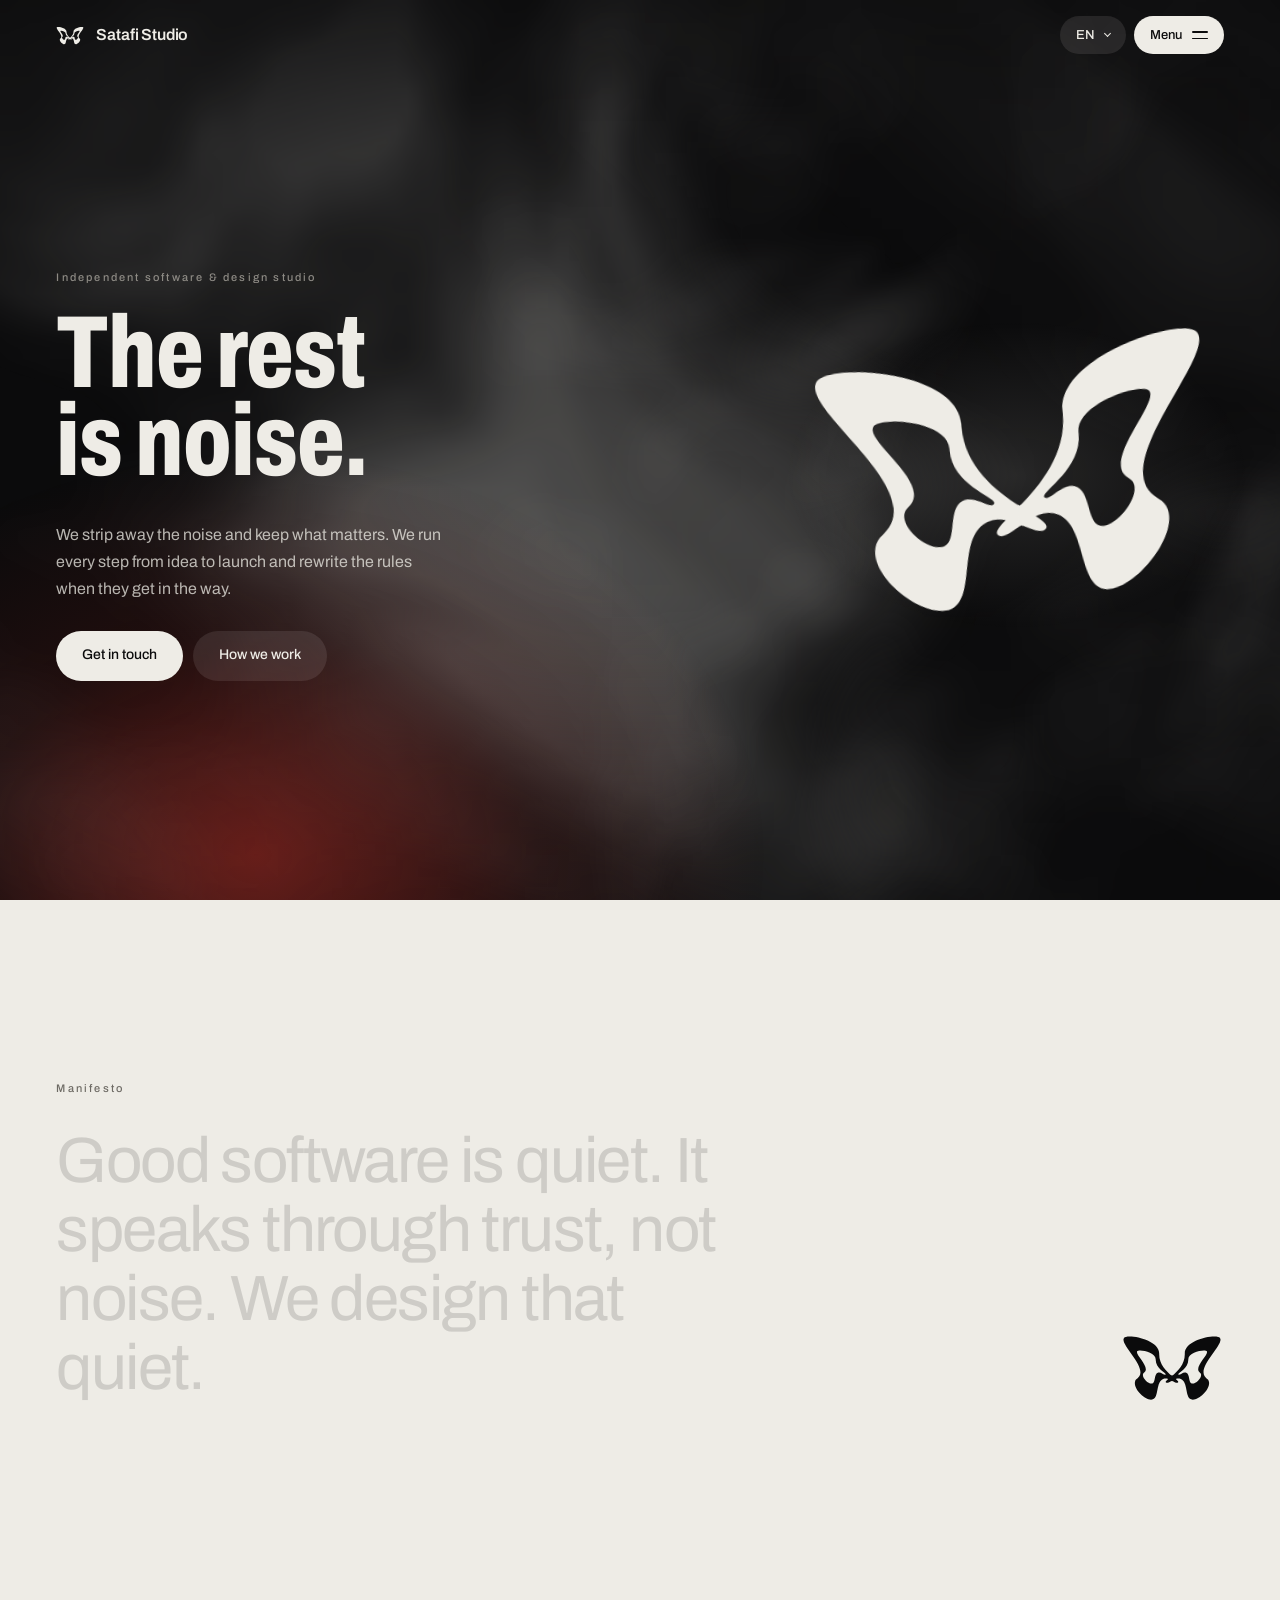
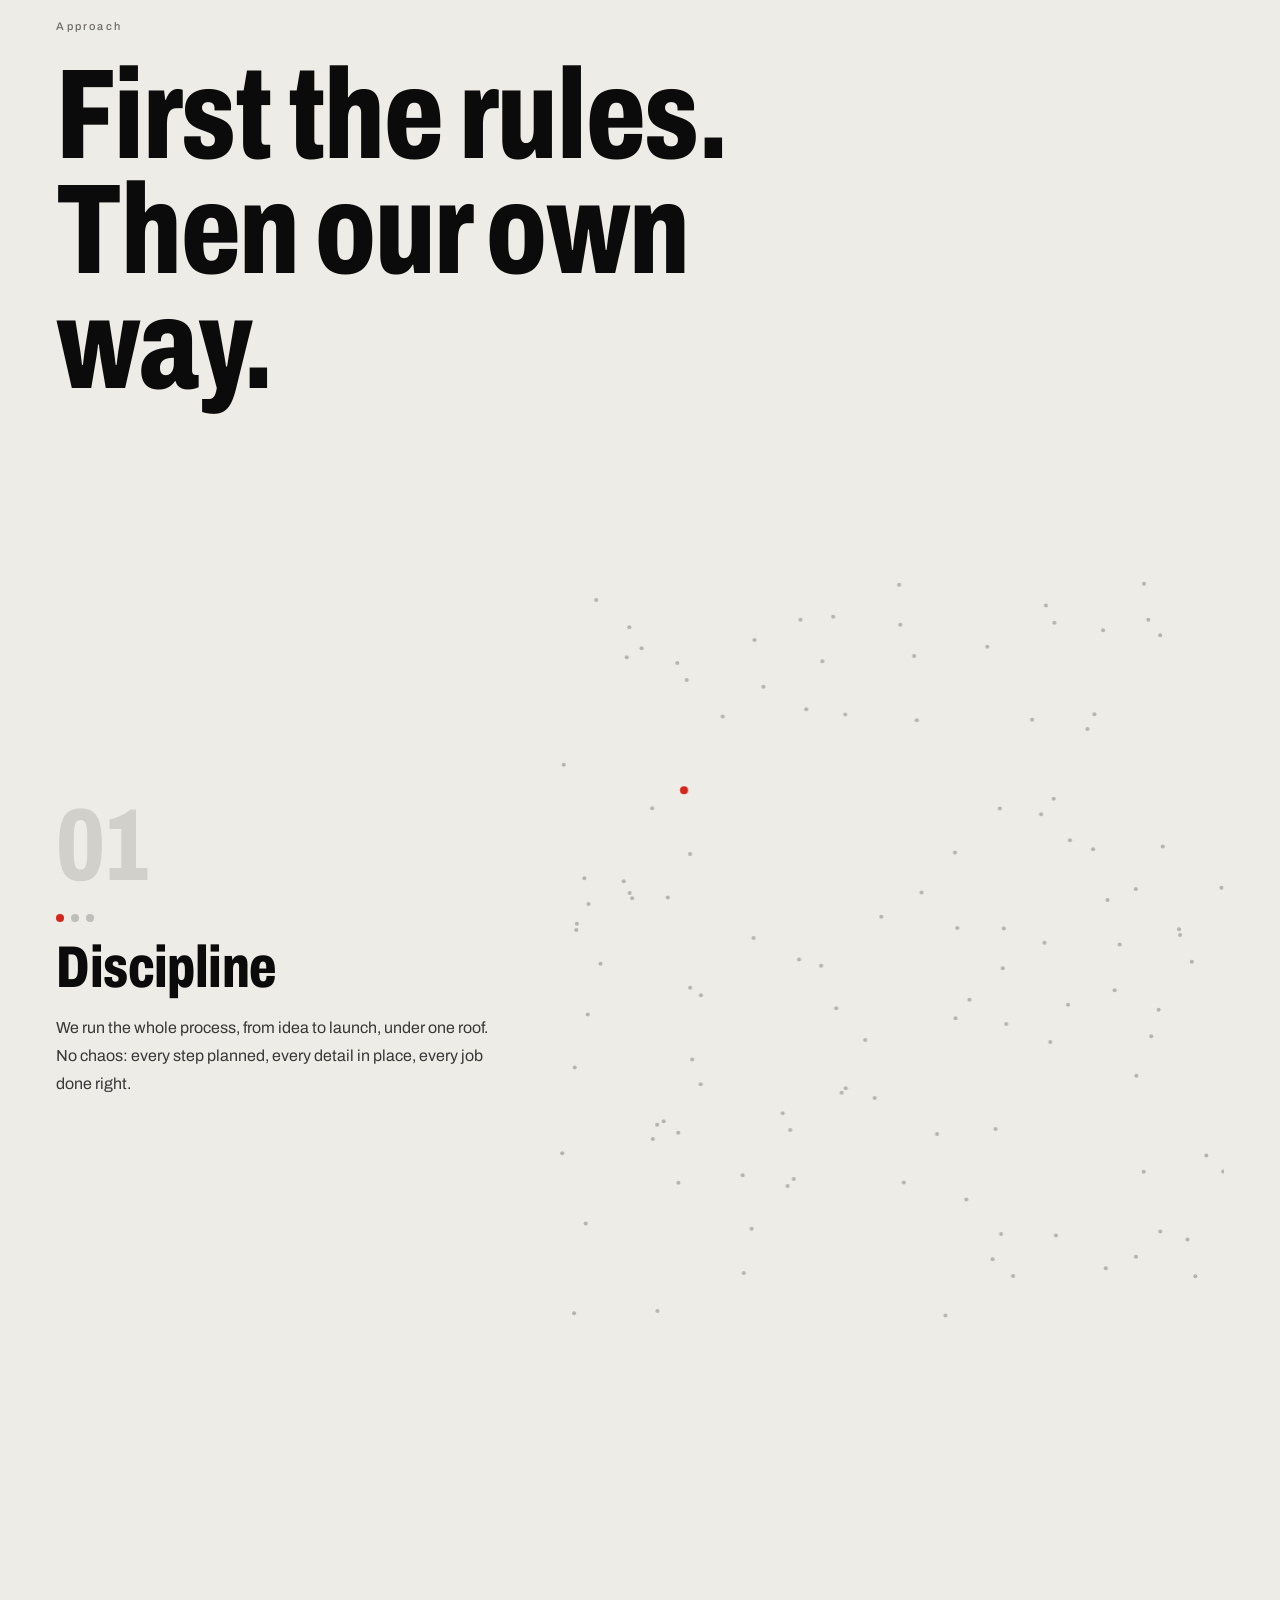
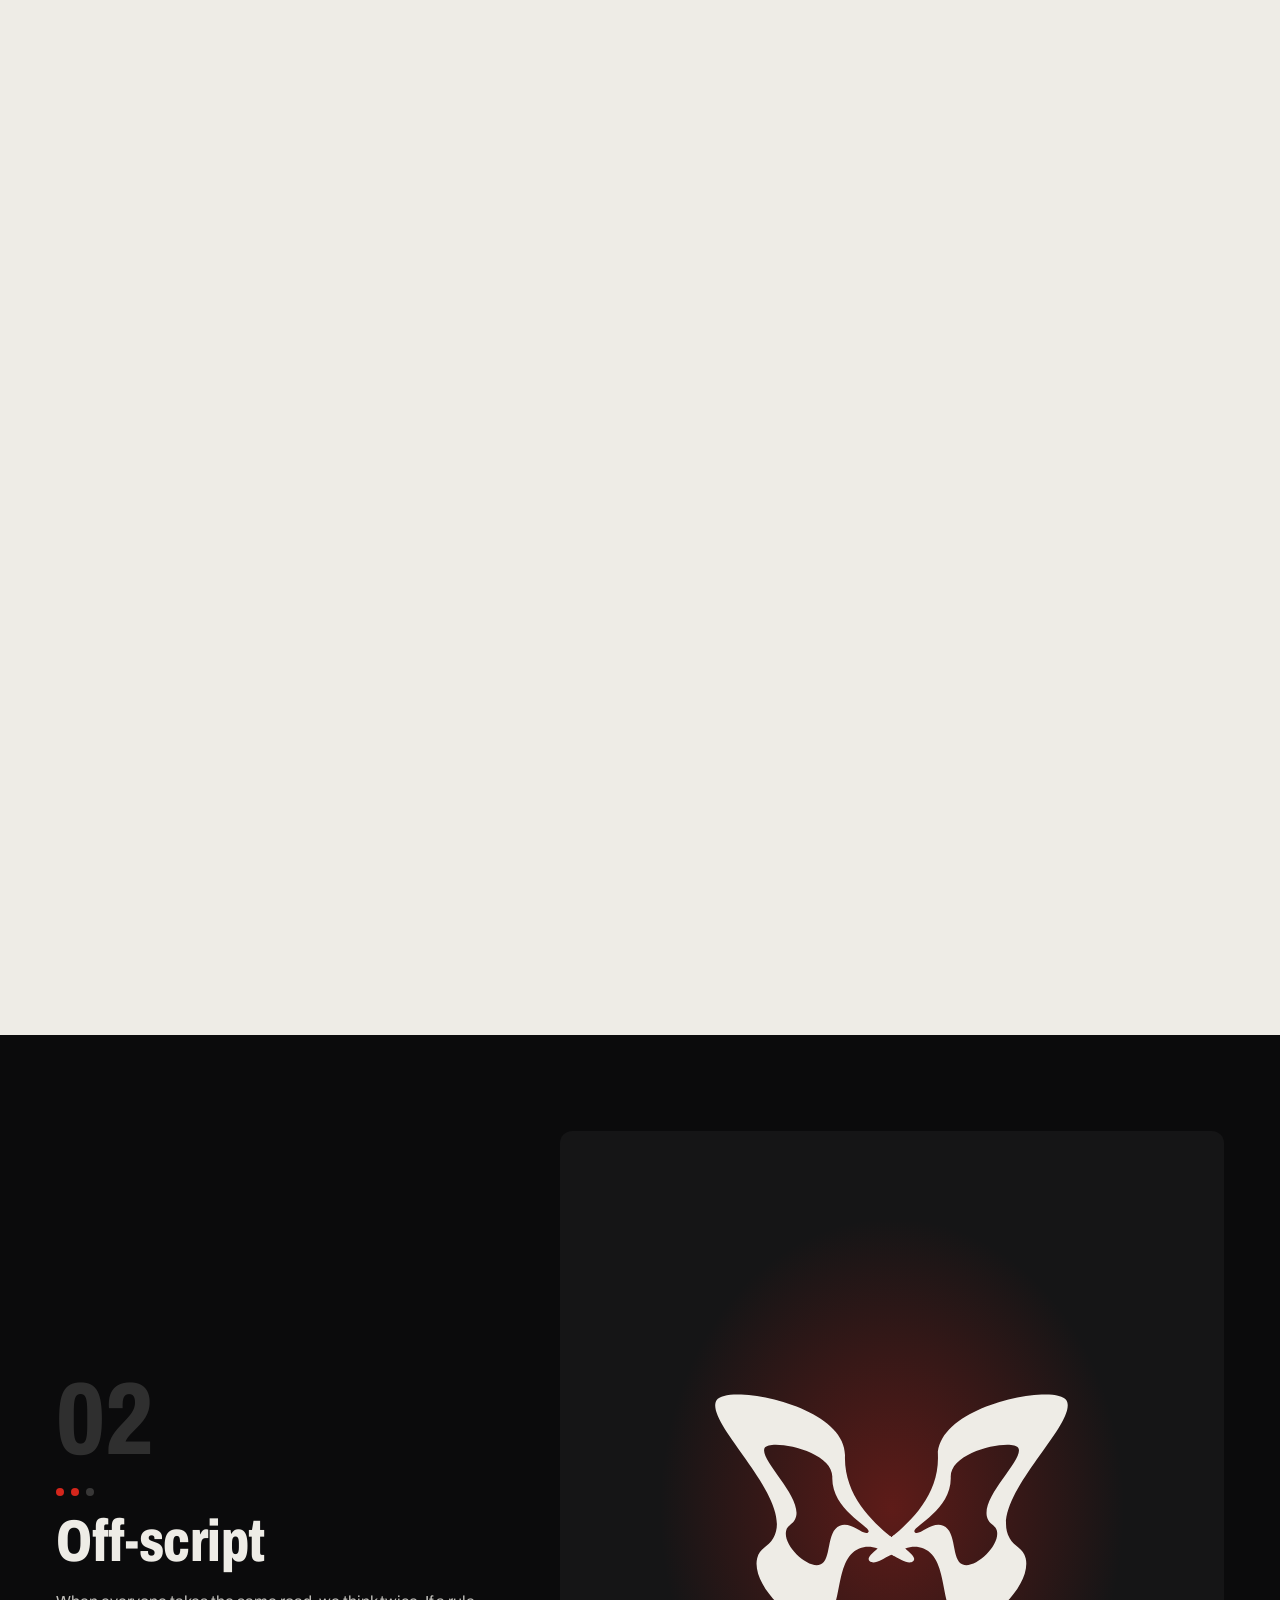
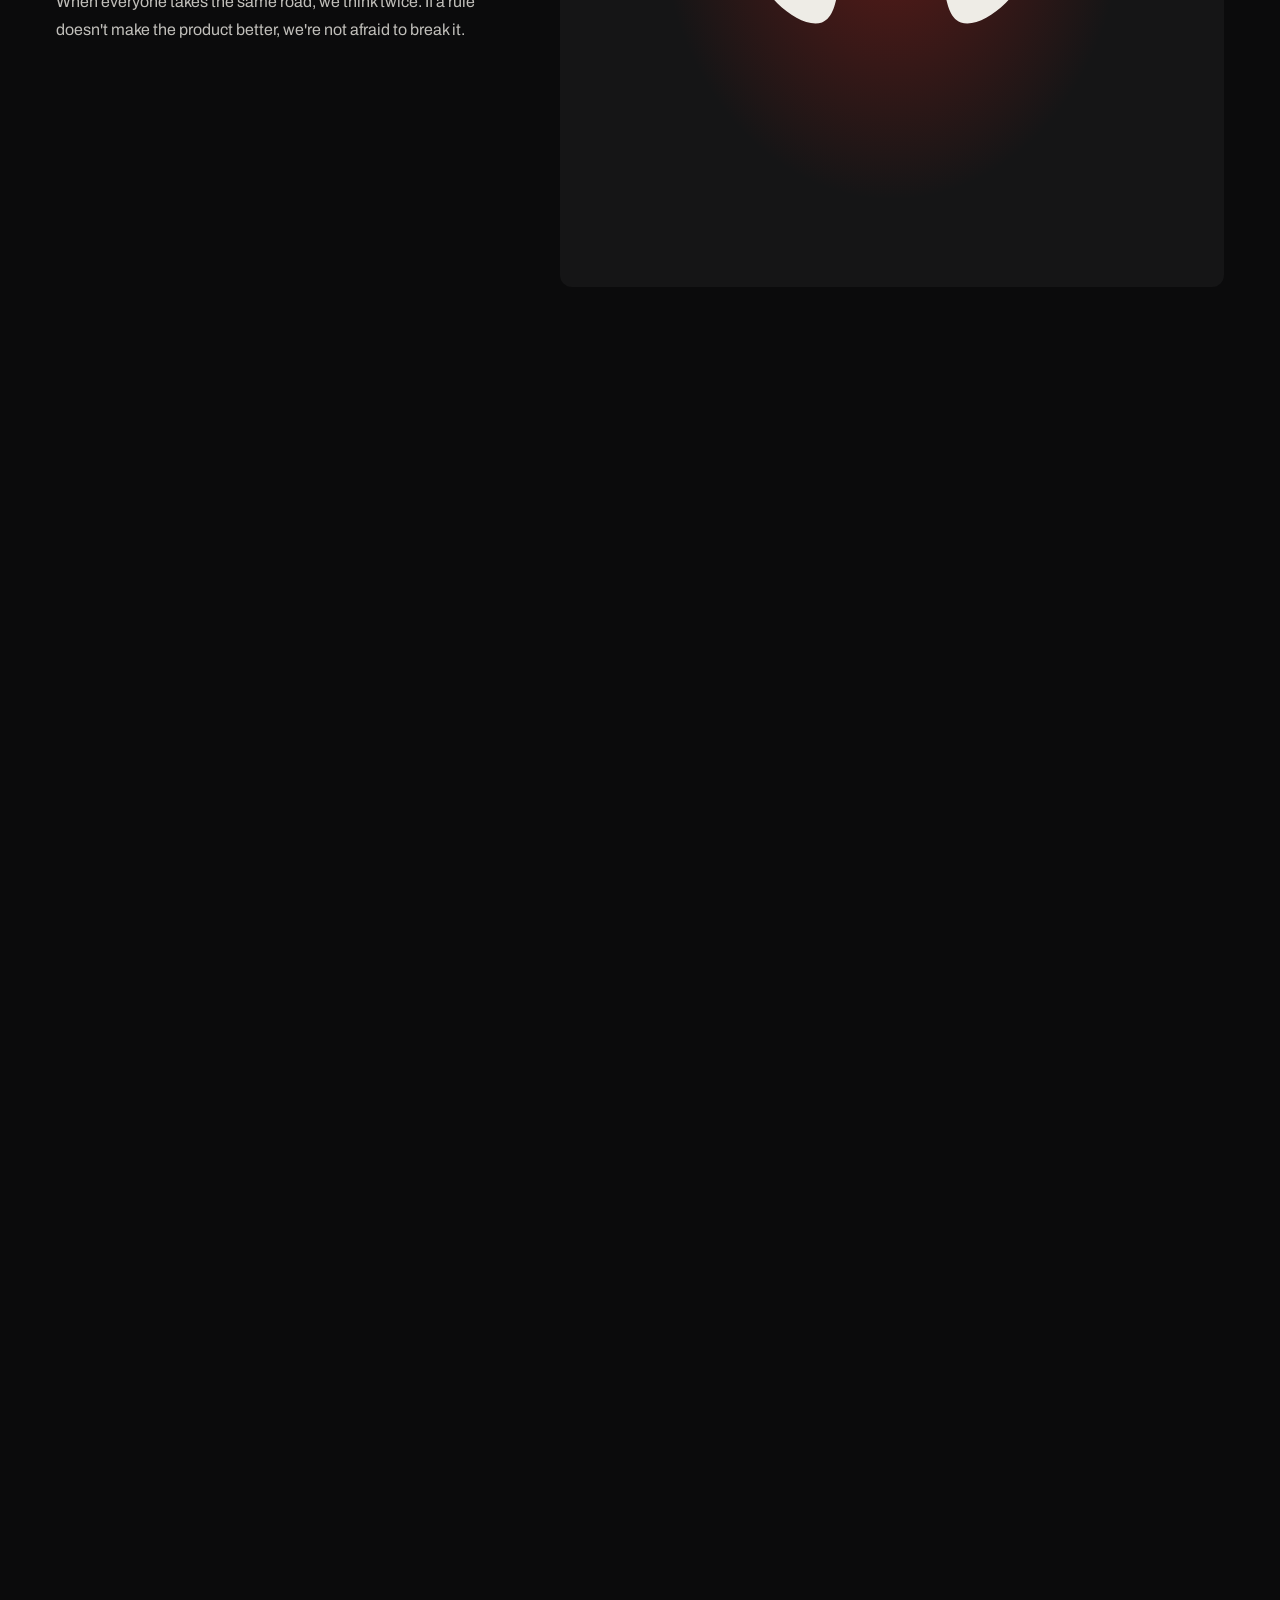
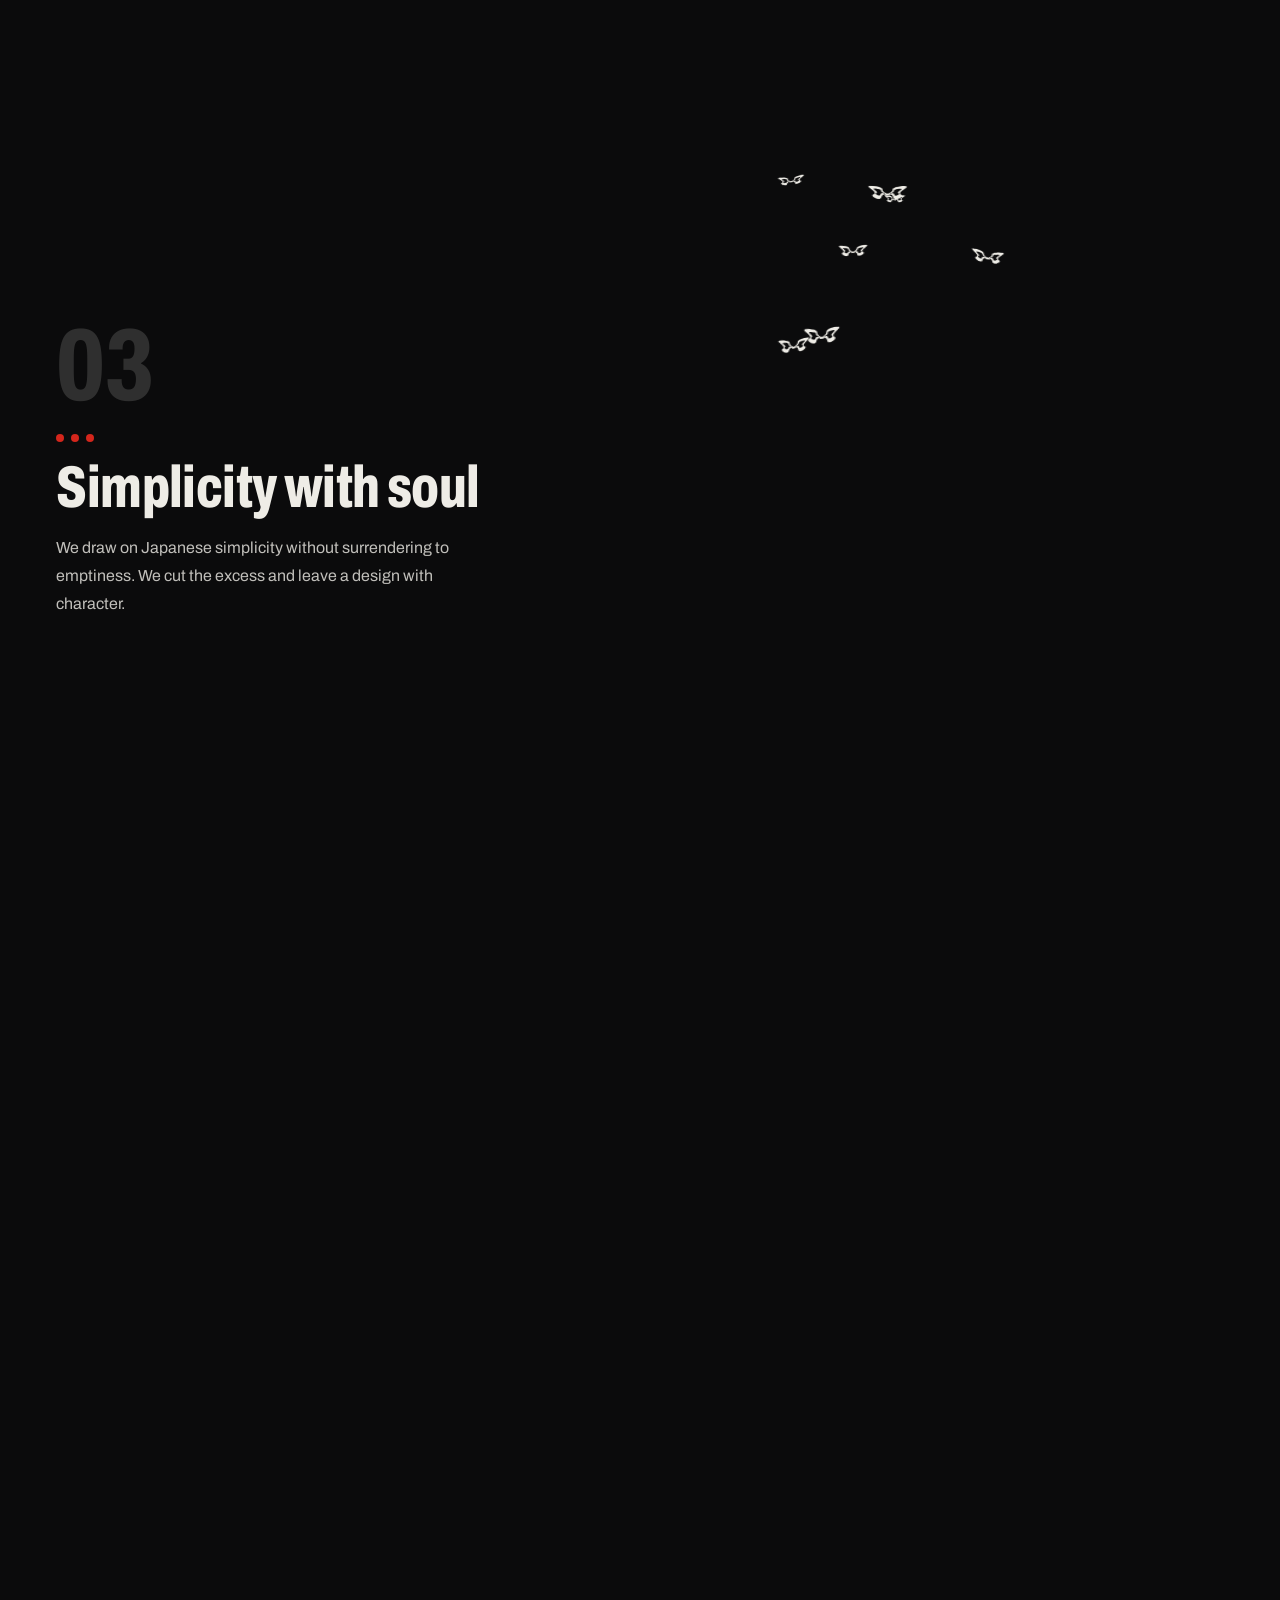
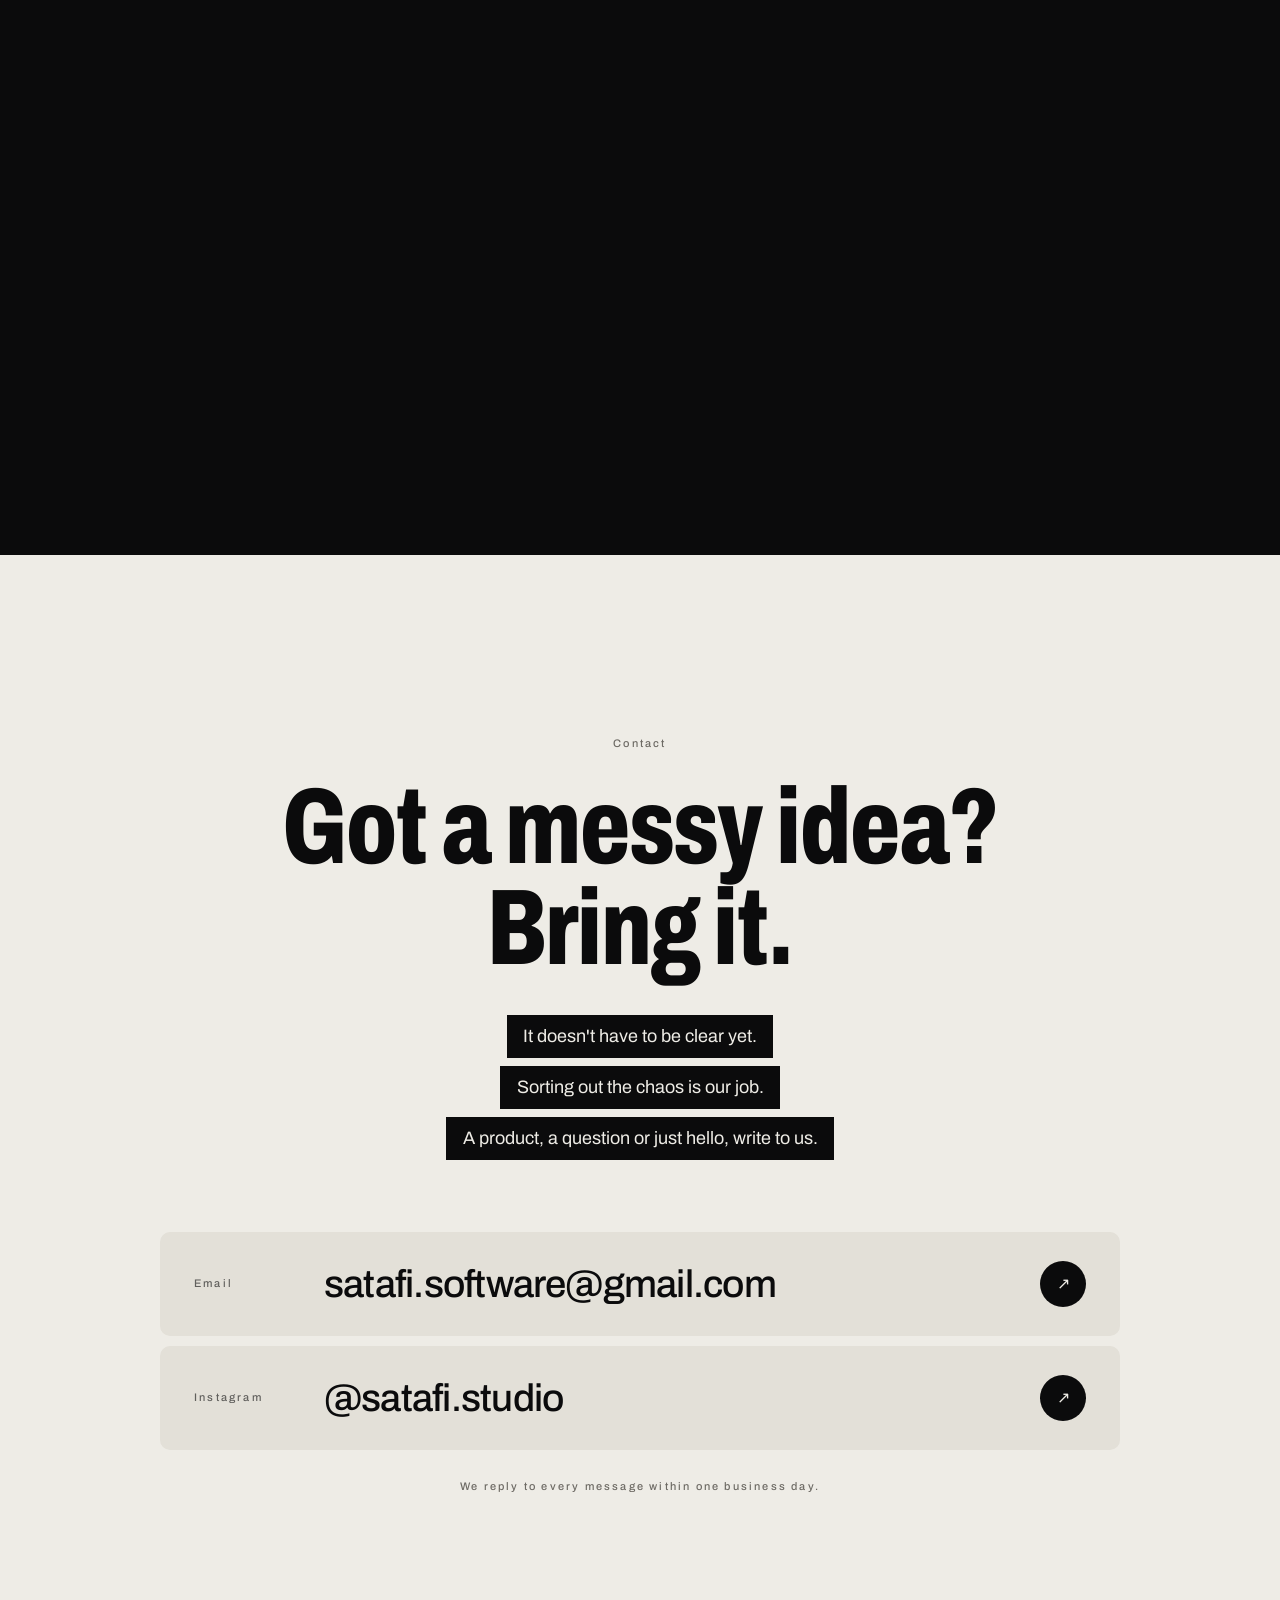
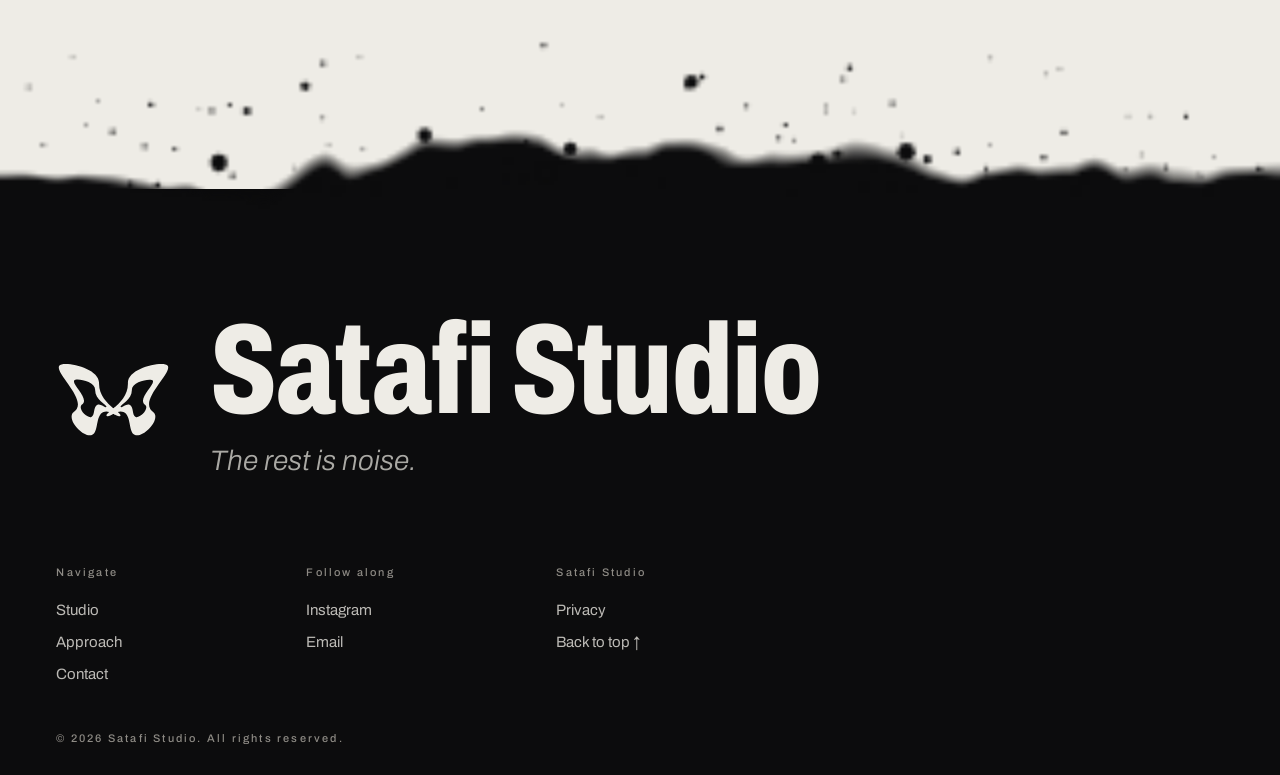
==== commit b723d963: "Yeni slogan: Gerisi gürültü. Slogan açılış başlığında, alt bilgide, paylaşım başlıklarında ve site a" ====
--- a/index.html
+++ b/index.html
@@ -4,27 +4,27 @@
     <meta charset="UTF-8">
     <meta name="viewport" content="width=device-width, initial-scale=1.0, viewport-fit=cover">
     <title>Satafi Studio</title>
-    <meta name="description" data-i18n-meta content="Estetiğe önem veren bağımsız yazılım ve tasarım stüdyosu. Süreci baştan sona yönetir, sade ama sıradan olmayan ürünler yaparız.">
+    <meta name="description" data-i18n-meta content="Estetiğe önem veren bağımsız yazılım ve tasarım stüdyosu. Gürültüyü atar, işin özünü bırakırız.">
     <meta name="theme-color" content="#0b0b0c">
     <meta name="google-site-verification" content="sG7kLxDNFCGQWcGE8m8eazRZnTvGlxe7AIGOr9QVH6I">
     <link rel="preconnect" href="https://fonts.googleapis.com">
     <link rel="preconnect" href="https://fonts.gstatic.com" crossorigin>
     <link rel="stylesheet" href="https://fonts.googleapis.com/css2?family=Archivo:ital,wdth,wght@0,62..125,300..900;1,62..125,300..900&display=swap">
-    <link rel="stylesheet" href="style.css?v=15">
+    <link rel="stylesheet" href="style.css?v=17">
 
     <link rel="icon" type="image/svg+xml" href="assets/satafi-icon.svg?v=2">
     <link rel="icon" type="image/png" sizes="512x512" href="assets/satafi-icon-512.png?v=2">
     <link rel="apple-touch-icon" href="assets/satafi-icon-512.png?v=2">
 
-    <meta property="og:title" content="Satafi Studio · Sade. Ama sıradan değil.">
-    <meta property="og:description" content="Estetiğe önem veren bağımsız yazılım ve tasarım stüdyosu. Süreci baştan sona yönetir, sade ama sıradan olmayan ürünler yaparız.">
+    <meta property="og:title" content="Satafi Studio · Gerisi gürültü.">
+    <meta property="og:description" content="Estetiğe önem veren bağımsız yazılım ve tasarım stüdyosu. Gürültüyü atar, işin özünü bırakırız.">
     <meta property="og:image" content="https://satafistudio.com.tr/assets/social-preview.jpg">
     <meta property="og:url" content="https://satafistudio.com.tr/">
     <meta property="og:type" content="website">
 
     <meta name="twitter:card" content="summary_large_image">
-    <meta name="twitter:title" content="Satafi Studio · Sade. Ama sıradan değil.">
-    <meta name="twitter:description" content="Estetiğe önem veren bağımsız yazılım ve tasarım stüdyosu. Süreci baştan sona yönetir, sade ama sıradan olmayan ürünler yaparız.">
+    <meta name="twitter:title" content="Satafi Studio · Gerisi gürültü.">
+    <meta name="twitter:description" content="Estetiğe önem veren bağımsız yazılım ve tasarım stüdyosu. Gürültüyü atar, işin özünü bırakırız.">
     <meta name="twitter:image" content="https://satafistudio.com.tr/assets/social-preview.jpg">
 
     <script type="application/ld+json">
@@ -101,11 +101,9 @@
                 <div class="hero-text">
                     <div class="hero-meta intro">
                         <p class="label" data-i18n="hero.eyebrow">Bağımsız yazılım ve tasarım stüdyosu</p>
-                        <p class="label hero-clock" data-clock><span data-i18n="clock.place">İstanbul'da saat</span> <b data-clock-time>00:00</b></p>
                     </div>
                     <h1 class="hero-title">
-                        <span class="hero-big intro" data-i18n="hero.w1">Sade.</span>
-                        <span class="hero-sub intro"><span data-i18n="hero.w2">Ama</span> <span data-i18n="hero.w3">sıradan değil.</span></span>
+                        <span class="hero-big intro"><span class="hero-line" data-i18n="hero.w1">Gerisi</span> <span class="hero-line" data-i18n="hero.w2">gürültü.</span></span>
                     </h1>
                     <p class="hero-lead intro" data-i18n="hero.lead">Gürültüyü atar, işin özünü bırakırız. Fikirden yayına her adımı biz yönetir, gerektiğinde kuralları yeniden yazarız.</p>
                     <div class="hero-actions intro">
@@ -220,7 +218,7 @@
                     <span class="wing wing-r"></span>
                 </span>
                 <p class="footer-name">Satafi Studio</p>
-                <p class="footer-tagline" data-i18n="footer.tagline">Sade. Ama sıradan değil.</p>
+                <p class="footer-tagline" data-i18n="footer.tagline">Gerisi gürültü.</p>
             </div>
             <div class="footer-cols">
                 <div class="footer-col">
@@ -245,6 +243,6 @@
     </footer>
 
     <script data-goatcounter="https://satafi.goatcounter.com/count" async src="https://gc.zgo.at/count.js"></script>
-    <script src="script.js?v=17"></script>
+    <script src="script.js?v=19"></script>
 </body>
 </html>
--- a/style.css
+++ b/style.css
@@ -566,12 +566,6 @@
     margin-bottom: 22px;
 }
 
-.hero-clock b {
-    font-weight: 600;
-    color: var(--paper);
-    font-variant-numeric: tabular-nums;
-}
-
 .hero-title {
     display: flex;
     flex-direction: column;
@@ -580,11 +574,15 @@
 
 .hero-big {
     --d: 0.2s;
-    font-size: clamp(96px, 13vw, 240px);
+    font-size: clamp(72px, 8vw, 160px);
     font-weight: 800;
     font-stretch: 72%;
     line-height: 0.86;
     letter-spacing: -0.01em;
+}
+
+.hero-line {
+    display: block;
 }
 
 .hero-sub {
@@ -1191,7 +1189,7 @@
     }
 
     .hero-big {
-        font-size: 24vw;
+        font-size: 17vw;
     }
 
     .hero-sub {
